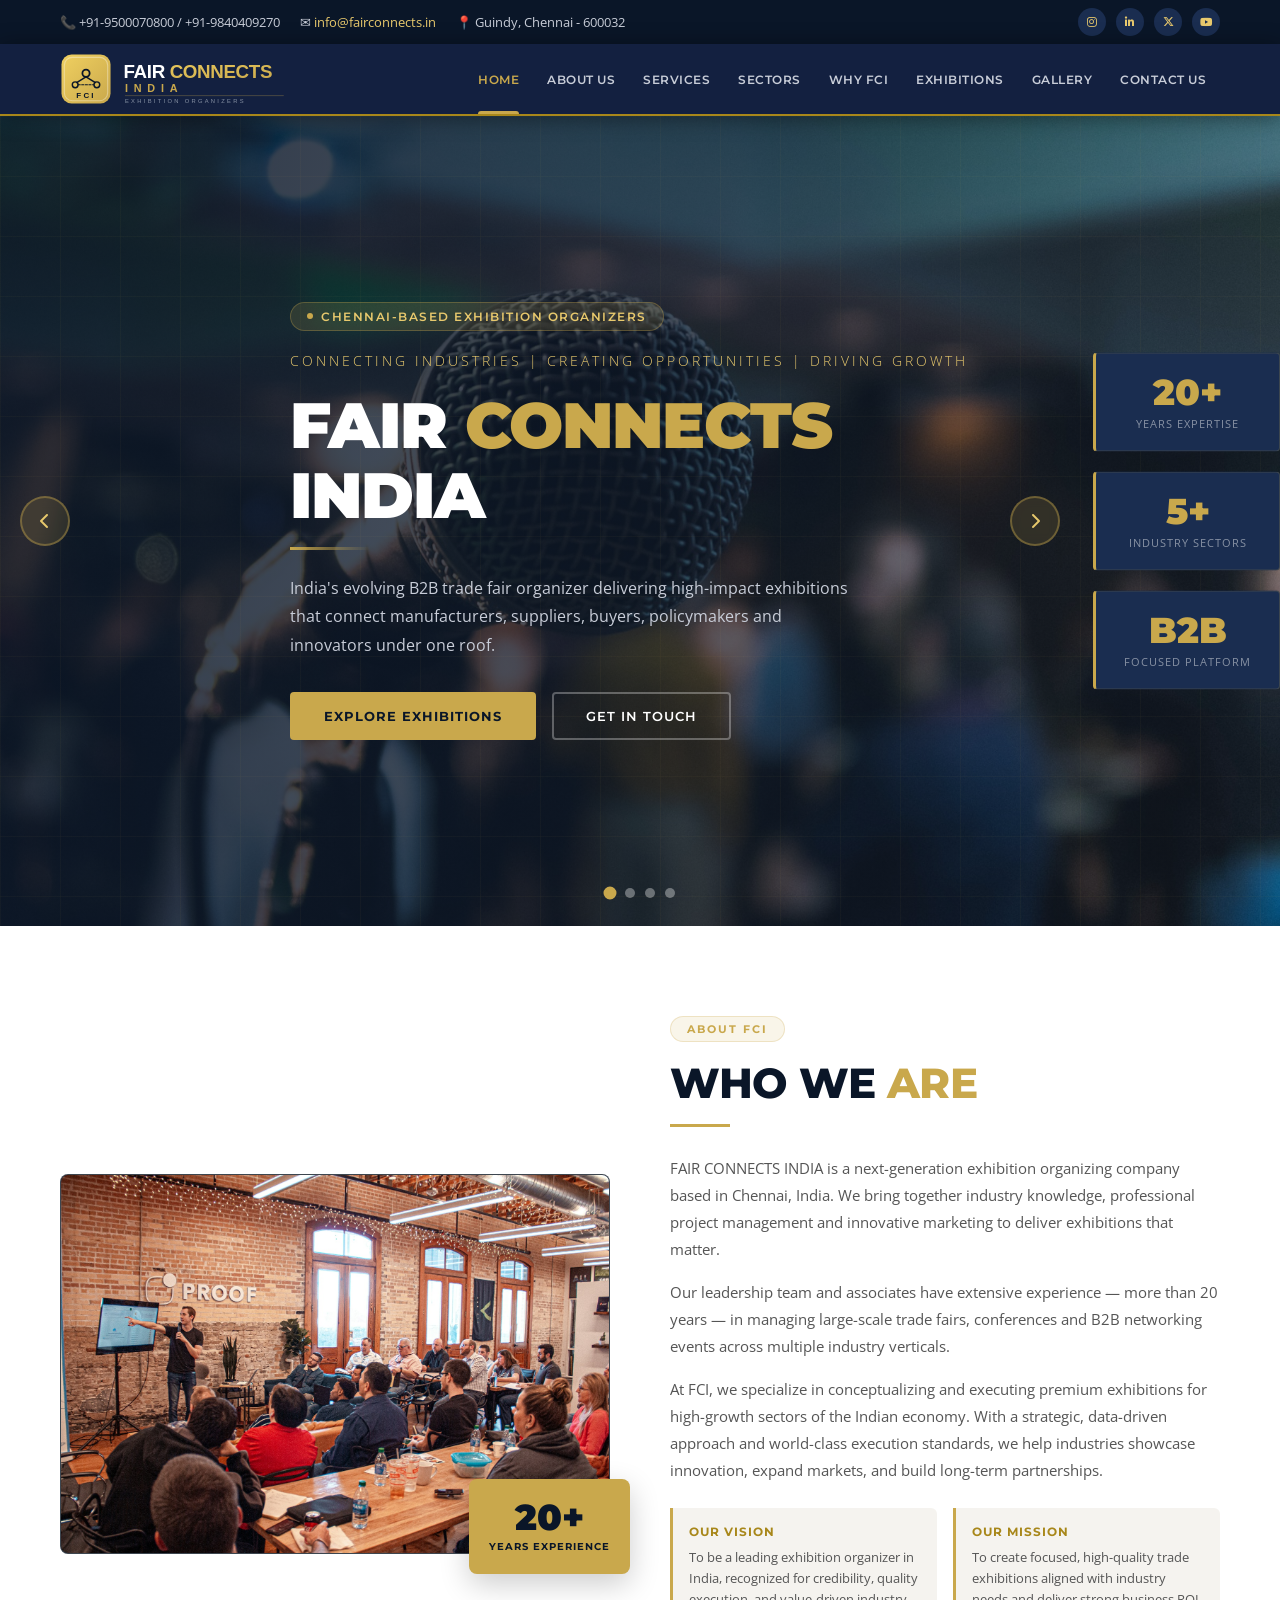
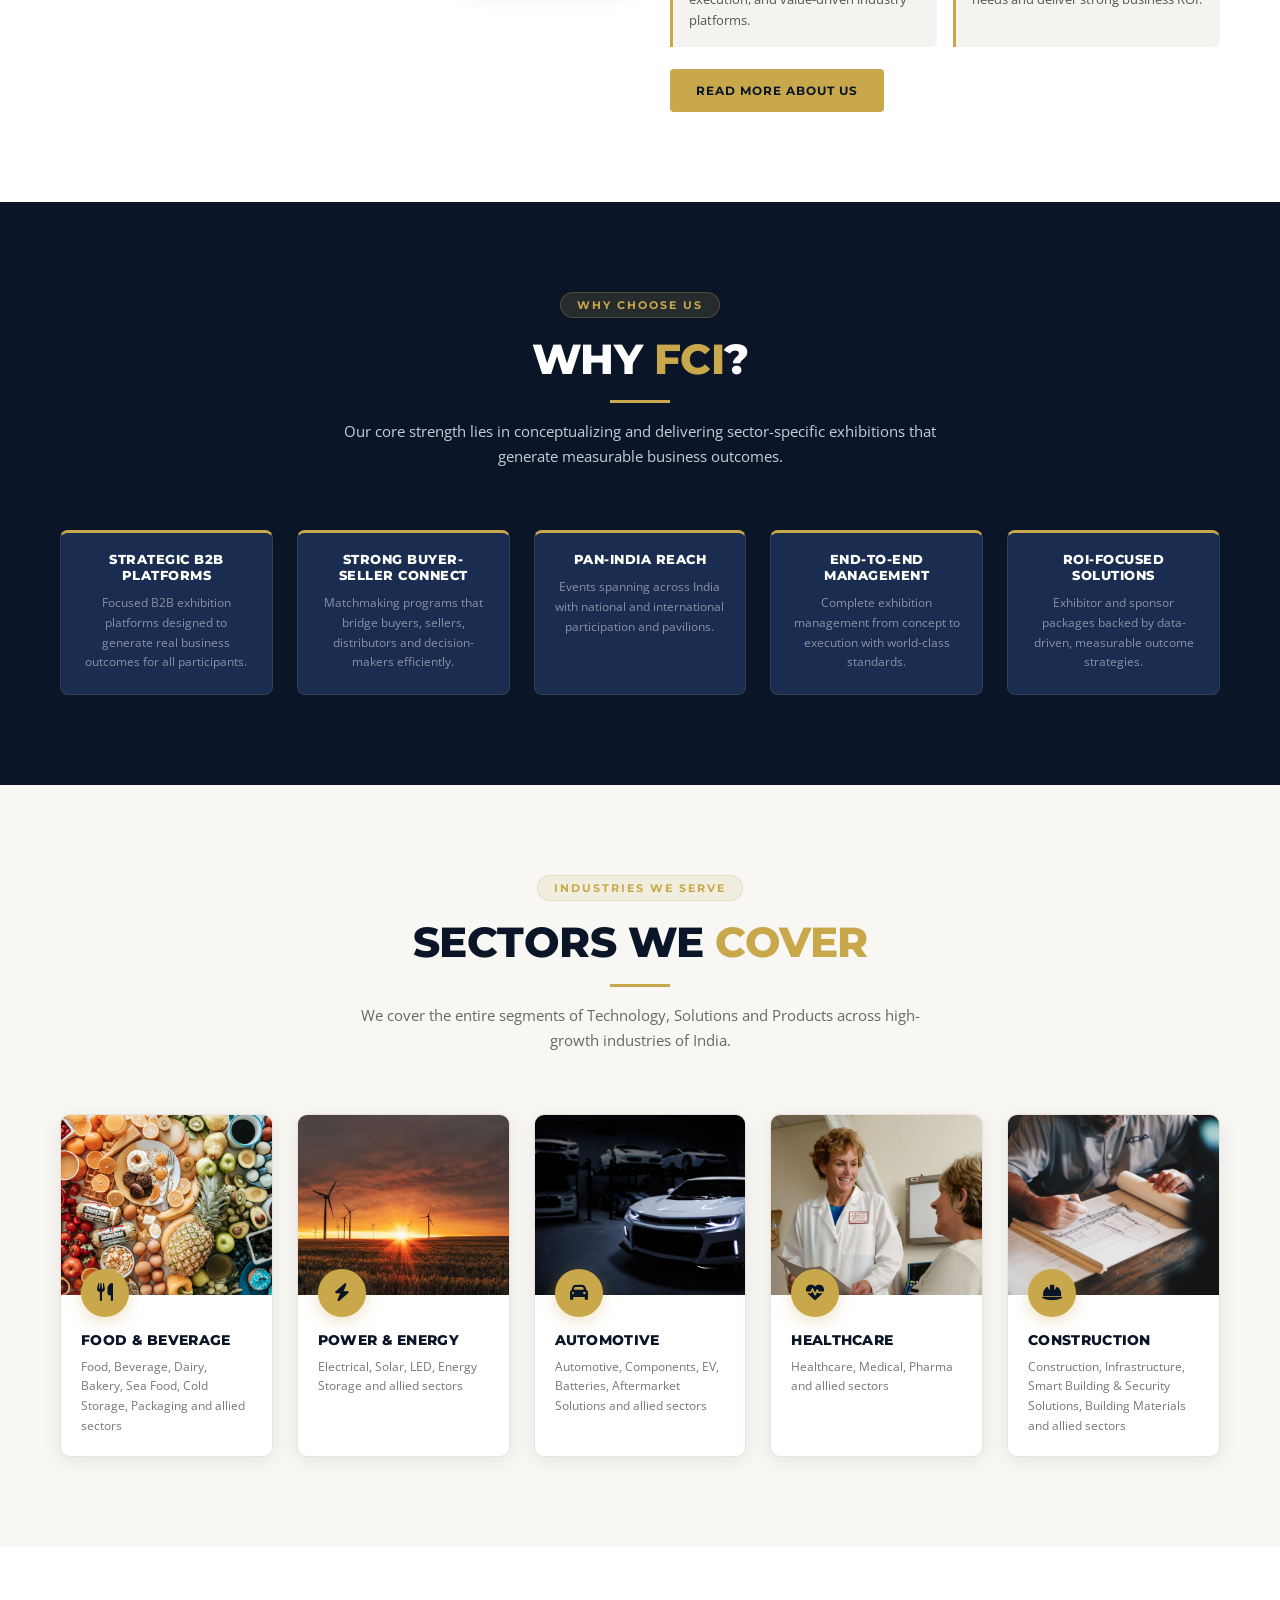
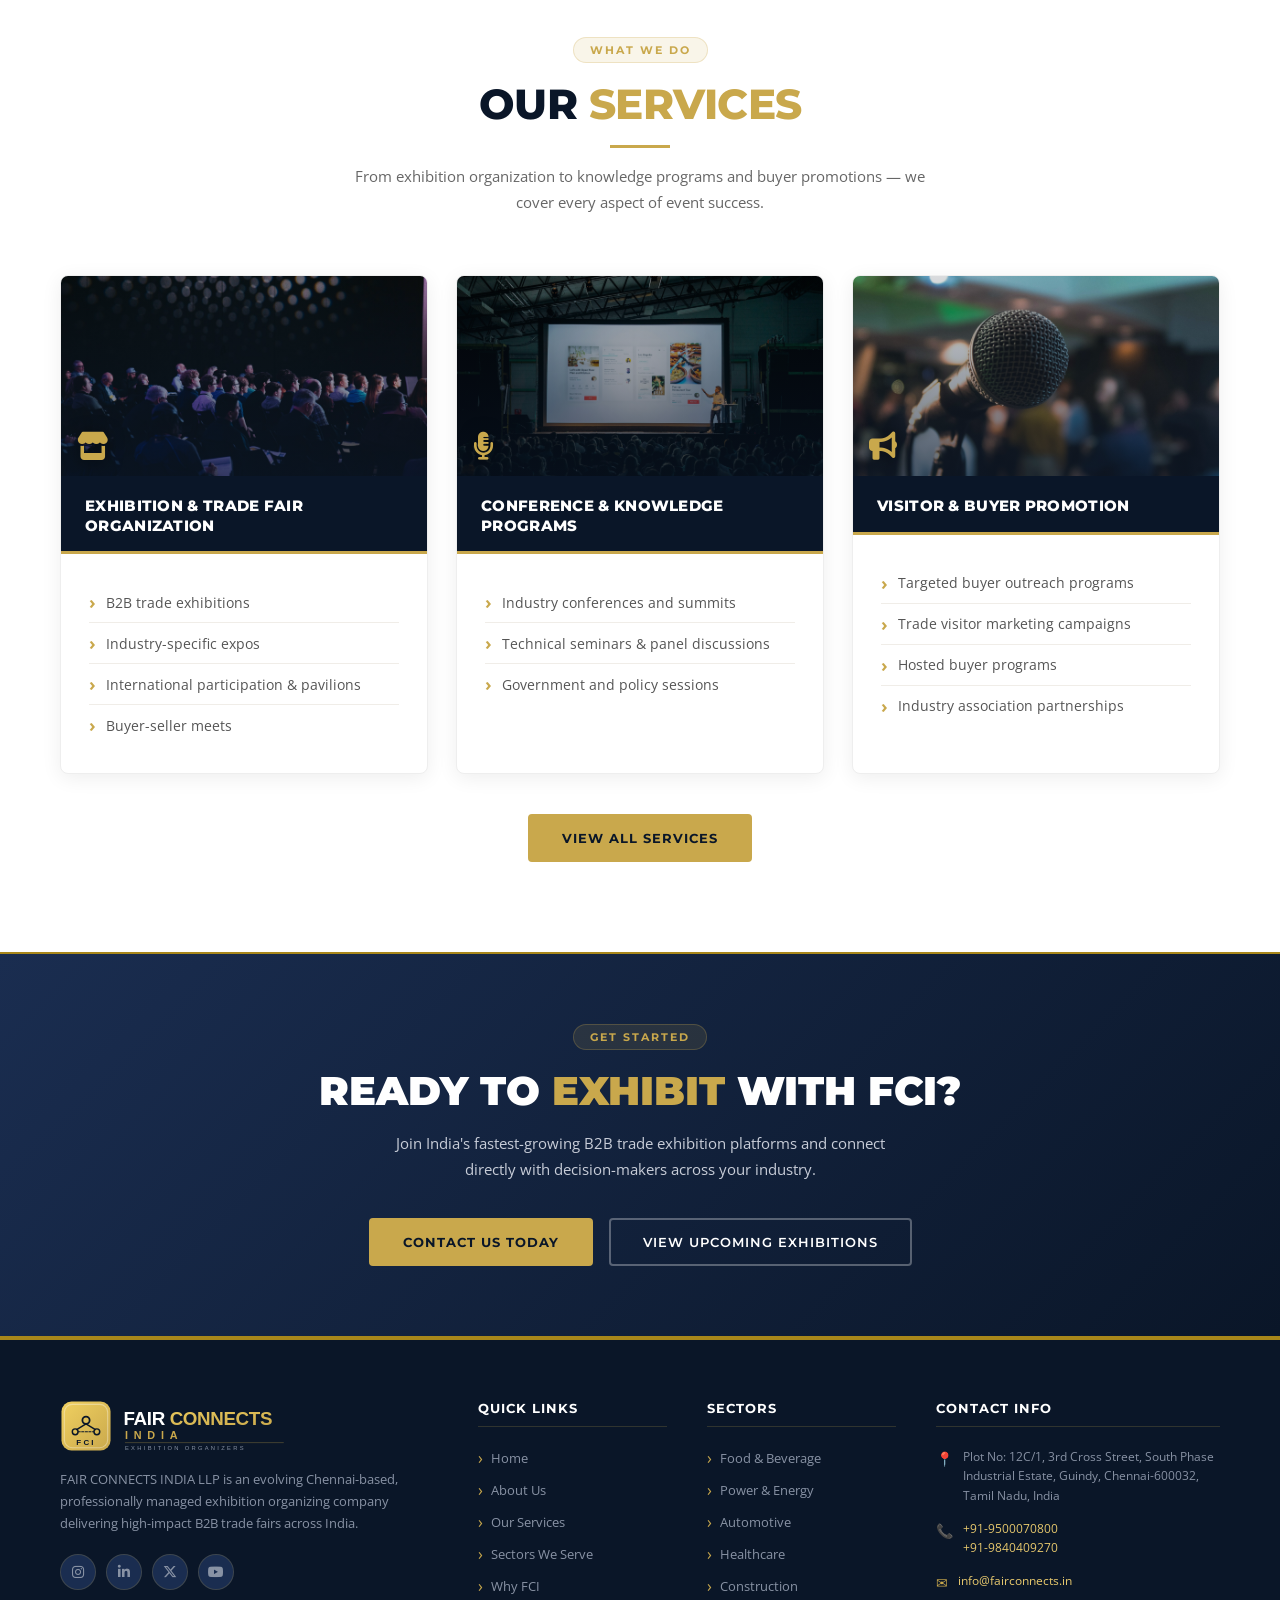
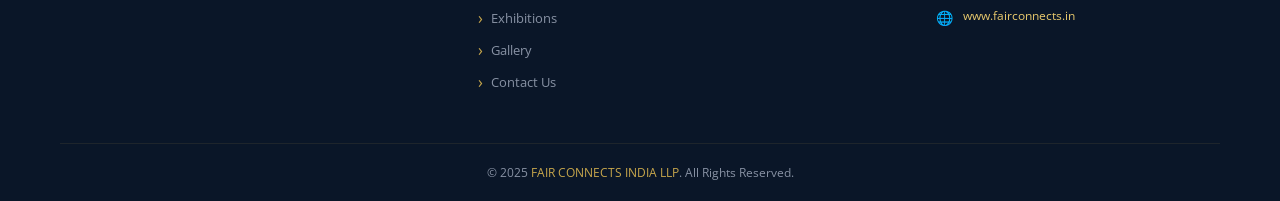
==== index.html @ a10f8576 "image url to image assets - in all places" ====
<!DOCTYPE html>
<html lang="en" prefix="og: https://ogp.me/ns#">

<head>
  <meta charset="UTF-8">
  <meta name="viewport" content="width=device-width, initial-scale=1.0">

  <!-- ===== PRIMARY SEO ===== -->
  <title>Fair Connects India (FCI) | Exhibition Organizers in Chennai | B2B Trade Fair Company India</title>
  <meta name="description"
    content="Fair Connects India (FCI) — Leading exhibition organizers in Chennai delivering high-impact B2B trade fairs, industry expos & conferences across India. Specialists in food, construction, power & energy, automotive, and healthcare exhibitions.">
  <meta name="keywords"
    content="exhibition organizers in Chennai, trade fair organizers in India, B2B exhibition company India, exhibition management services Chennai, food industry expo India, construction exhibition India, power and energy expo India, automotive exhibition India, healthcare expo India, trade show organizers India, industry exhibitions Chennai, business expos India, B2B trade fair Chennai, exhibition company Tamil Nadu, trade exhibition management India, food expo Chennai, healthcare exhibition Chennai, automotive expo India, solar energy exhibition India, construction expo India, B2B networking events India, industry summit India, fair connects India, FCI exhibitions">
  <meta name="author" content="Fair Connects India LLP">
  <meta name="robots" content="index, follow, max-snippet:-1, max-image-preview:large, max-video-preview:-1">
  <meta name="revisit-after" content="7 days">
  <meta name="language" content="English">
  <meta name="geo.region" content="IN-TN">
  <meta name="geo.placename" content="Chennai, Tamil Nadu, India">
  <meta name="geo.position" content="13.0067;80.2206">
  <meta name="ICBM" content="13.0067, 80.2206">

  <!-- ===== CANONICAL ===== -->
  <link rel="canonical" href="https://www.fairconnects.in/">

  <!-- ===== OPEN GRAPH (Facebook / LinkedIn) ===== -->
  <meta property="og:type" content="website">
  <meta property="og:site_name" content="Fair Connects India (FCI)">
  <meta property="og:title"
    content="Fair Connects India (FCI) | Exhibition Organizers in Chennai | B2B Trade Fair Company India">
  <meta property="og:description"
    content="Leading B2B exhibition organizers in Chennai. FCI delivers high-impact trade fairs, industry expos and conferences across India — Food, Energy, Automotive, Healthcare & Construction sectors.">
  <meta property="og:url" content="https://www.fairconnects.in/">
  <meta property="og:image" content="https://www.fairconnects.in/assets/og-image.jpg">
  <meta property="og:image:width" content="1200">
  <meta property="og:image:height" content="630">
  <meta property="og:image:alt" content="Fair Connects India - B2B Exhibition Organizers Chennai">
  <meta property="og:locale" content="en_IN">

  <!-- ===== TWITTER / X CARD ===== -->
  <meta name="twitter:card" content="summary_large_image">
  <meta name="twitter:site" content="@fairconnectsin">
  <meta name="twitter:creator" content="@fairconnectsin">
  <meta name="twitter:title"
    content="Fair Connects India (FCI) | Exhibition Organizers Chennai | Trade Fair Company India">
  <meta name="twitter:description"
    content="India's growing B2B exhibition organizer. Trade fairs & industry expos in Food, Energy, Automotive, Healthcare & Construction. Based in Chennai, reaching Pan-India.">
  <meta name="twitter:image" content="https://www.fairconnects.in/assets/og-image.jpg">
  <meta name="twitter:image:alt" content="Fair Connects India - B2B Exhibition Organizers">

  <!-- ===== STRUCTURED DATA — Organization ===== -->
  <script type="application/ld+json">
{
  "@context": "https://schema.org",
  "@type": "Organization",
  "name": "Fair Connects India LLP",
  "alternateName": "FCI",
  "url": "https://www.fairconnects.in",
  "logo": "https://www.fairconnects.in/assets/logo.png",
  "description": "Fair Connects India (FCI) is a professionally managed B2B exhibition organizing company based in Chennai, delivering high-impact trade fairs and conferences across India.",
  "foundingLocation": {
    "@type": "Place",
    "name": "Chennai, Tamil Nadu, India"
  },
  "address": {
    "@type": "PostalAddress",
    "streetAddress": "Plot No: 12C/1, 3rd Cross Street, South Phase Industrial Estate, Guindy",
    "addressLocality": "Chennai",
    "addressRegion": "Tamil Nadu",
    "postalCode": "600032",
    "addressCountry": "IN"
  },
  "contactPoint": [
    {
      "@type": "ContactPoint",
      "telephone": "+91-9500070800",
      "contactType": "customer service",
      "areaServed": "IN",
      "availableLanguage": ["English", "Tamil"]
    },
    {
      "@type": "ContactPoint",
      "telephone": "+91-9840409270",
      "contactType": "sales",
      "areaServed": "IN",
      "availableLanguage": ["English", "Tamil"]
    }
  ],
  "email": "info@fairconnects.in",
  "sameAs": [
    "https://www.instagram.com/fairconnectsindia",
    "https://www.linkedin.com/company/fairconnectsindia",
    "https://twitter.com/fairconnectsin",
    "https://www.youtube.com/@fairconnectsindia"
  ],
  "areaServed": {
    "@type": "Country",
    "name": "India"
  },
  "serviceType": [
    "Exhibition Organization",
    "Trade Fair Management",
    "B2B Event Management",
    "Conference Organization",
    "Industry Expo Management"
  ],
  "knowsAbout": [
    "Exhibition organizers in Chennai",
    "Trade fair organizers in India",
    "B2B exhibition company India",
    "Food industry expo India",
    "Construction exhibition India",
    "Power and energy expo India",
    "Automotive exhibition India",
    "Healthcare expo India"
  ]
}
</script>

  <!-- ===== STRUCTURED DATA — Local Business ===== -->
  <script type="application/ld+json">
{
  "@context": "https://schema.org",
  "@type": "LocalBusiness",
  "name": "Fair Connects India LLP",
  "image": "https://www.fairconnects.in/assets/logo.png",
  "@id": "https://www.fairconnects.in",
  "url": "https://www.fairconnects.in",
  "telephone": "+91-9500070800",
  "priceRange": "$$",
  "address": {
    "@type": "PostalAddress",
    "streetAddress": "Plot No: 12C/1, 3rd Cross Street, South Phase Industrial Estate, Guindy",
    "addressLocality": "Chennai",
    "addressRegion": "Tamil Nadu",
    "postalCode": "600032",
    "addressCountry": "IN"
  },
  "geo": {
    "@type": "GeoCoordinates",
    "latitude": 13.0067,
    "longitude": 80.2206
  },
  "openingHoursSpecification": {
    "@type": "OpeningHoursSpecification",
    "dayOfWeek": ["Monday","Tuesday","Wednesday","Thursday","Friday","Saturday"],
    "opens": "09:00",
    "closes": "18:00"
  },
  "sameAs": [
    "https://www.instagram.com/fairconnectsindia",
    "https://www.linkedin.com/company/fairconnectsindia"
  ]
}
</script>

  <!-- ===== STRUCTURED DATA — Event Series / WebSite ===== -->
  <script type="application/ld+json">
{
  "@context": "https://schema.org",
  "@type": "WebSite",
  "name": "Fair Connects India",
  "url": "https://www.fairconnects.in",
  "description": "B2B Trade Fair and Exhibition Organizers in Chennai, India",
  "potentialAction": {
    "@type": "SearchAction",
    "target": "https://www.fairconnects.in/?s={search_term_string}",
    "query-input": "required name=search_term_string"
  }
}
</script>

  <!-- ===== STRUCTURED DATA — Breadcrumb ===== -->
  <script type="application/ld+json">
{
  "@context": "https://schema.org",
  "@type": "BreadcrumbList",
  "itemListElement": [
    { "@type": "ListItem", "position": 1, "name": "Home",        "item": "https://www.fairconnects.in/" },
    { "@type": "ListItem", "position": 2, "name": "About Us",    "item": "https://www.fairconnects.in/about" },
    { "@type": "ListItem", "position": 3, "name": "Services",    "item": "https://www.fairconnects.in/services" },
    { "@type": "ListItem", "position": 4, "name": "Sectors",     "item": "https://www.fairconnects.in/sectors" },
    { "@type": "ListItem", "position": 5, "name": "Why FCI",     "item": "https://www.fairconnects.in/why-fci" },
    { "@type": "ListItem", "position": 6, "name": "Exhibitions", "item": "https://www.fairconnects.in/exhibitions" },
    { "@type": "ListItem", "position": 7, "name": "Gallery",     "item": "https://www.fairconnects.in/gallery" },
    { "@type": "ListItem", "position": 8, "name": "Contact Us",  "item": "https://www.fairconnects.in/contact" }
  ]
}
</script>

  <!-- ===== STRUCTURED DATA — FAQ (boosts Google rich results) ===== -->
  <script type="application/ld+json">
{
  "@context": "https://schema.org",
  "@type": "FAQPage",
  "mainEntity": [
    {
      "@type": "Question",
      "name": "Who are the top exhibition organizers in Chennai?",
      "acceptedAnswer": {
        "@type": "Answer",
        "text": "Fair Connects India (FCI) is one of the leading exhibition organizers in Chennai, specializing in B2B trade fairs and industry-specific expos across food, energy, automotive, healthcare and construction sectors."
      }
    },
    {
      "@type": "Question",
      "name": "What types of trade fairs does FCI organize in India?",
      "acceptedAnswer": {
        "@type": "Answer",
        "text": "FCI organizes B2B trade exhibitions, industry-specific expos, international pavilions, buyer-seller meets, conferences, technical seminars and government policy sessions across India."
      }
    },
    {
      "@type": "Question",
      "name": "Which sectors does Fair Connects India cover for exhibitions?",
      "acceptedAnswer": {
        "@type": "Answer",
        "text": "FCI covers five major sectors: Food & Beverage, Power & Energy (Solar, LED, Electrical), Automotive & EV, Healthcare & Pharma, and Construction & Infrastructure."
      }
    },
    {
      "@type": "Question",
      "name": "How can I exhibit at an FCI trade fair?",
      "acceptedAnswer": {
        "@type": "Answer",
        "text": "You can contact Fair Connects India LLP at info@fairconnects.in or call +91-9500070800 to enquire about exhibitor registration, stall booking and sponsorship opportunities."
      }
    },
    {
      "@type": "Question",
      "name": "Where is Fair Connects India located?",
      "acceptedAnswer": {
        "@type": "Answer",
        "text": "Fair Connects India LLP is located at Plot No: 12C/1, 3rd Cross Street, South Phase Industrial Estate, Guindy, Chennai - 600032, Tamil Nadu, India."
      }
    }
  ]
}
</script>

  <link rel="preconnect" href="https://fonts.googleapis.com">
  <link rel="preconnect" href="https://fonts.gstatic.com" crossorigin>
  <link
    href="https://fonts.googleapis.com/css2?family=Montserrat:wght@300;400;500;600;700;800;900&family=Playfair+Display:wght@400;600;700&family=Open+Sans:wght@300;400;600&display=swap"
    rel="stylesheet">
  <link rel="stylesheet" href="https://cdnjs.cloudflare.com/ajax/libs/font-awesome/6.5.0/css/all.min.css">
  <link rel="stylesheet" href="css/style.css">
</head>

<body>

  <!-- TOPBAR -->
  <div class="topbar">
    <div class="container">
      <div class="topbar-contact">
        <span>📞 +91-9500070800 / +91-9840409270</span>
        <!-- <span>✉ <a href="/cdn-cgi/l/email-protection#adc4c3cbc2edcbccc4dfcec2c3c3c8ced9dec4c3c9c4cc83c4c3"><span class="__cf_email__" data-cfemail="4920272f26092f28203b2a2627272c2a3d3a20272d2028672027">[email&#160;protected]</span></a></span> -->
        <span>✉ <a href="mailto:info@fairconnects.in">info@fairconnects.in</a></span>
        <span>📍 Guindy, Chennai - 600032</span>
      </div>
      <div class="topbar-social">
        <a href="#" title="Instagram"><i class="fab fa-instagram"></i></a>
        <a href="#" title="LinkedIn"><i class="fab fa-linkedin-in"></i></a>
        <a href="#" title="X / Twitter"><i class="fab fa-x-twitter"></i></a>
        <a href="#" title="YouTube"><i class="fab fa-youtube"></i></a>
      </div>
    </div>
  </div>

  <!-- NAVBAR -->
  <nav class="navbar" aria-label="Main Navigation - Fair Connects India Exhibition Organizers Chennai">
    <div class="container">
      <a href="#" class="logo" onclick="showPage('index')"
        aria-label="Fair Connects India - Exhibition Organizers Chennai - Home">
        <img
          src="assets/logo.svg"
          alt="Fair Connects India - Exhibition Organizers Chennai" class="logo-img" height="48" width="auto"
          loading="eager">
      </a>
      <ul class="nav-menu" id="navMenu">
        <li><a href="#" onclick="showPage('index')" class="active" id="nav-home">Home</a></li>
        <li><a href="#" onclick="showPage('about')" id="nav-about">About Us</a></li>
        <li><a href="#" onclick="showPage('services')" id="nav-services">Services</a></li>
        <li><a href="#" onclick="showPage('sectors')" id="nav-sectors">Sectors</a></li>
        <li><a href="#" onclick="showPage('whyfci')" id="nav-whyfci">Why FCI</a></li>
        <li><a href="#" onclick="showPage('exhibitions')" id="nav-exhibitions">Exhibitions</a></li>
        <li><a href="#" onclick="showPage('gallery')" id="nav-gallery">Gallery</a></li>
        <li><a href="#" onclick="showPage('contact')" id="nav-contact">Contact Us</a></li>
      </ul>
      <div class="hamburger" id="hamburger" onclick="toggleMenu()">
        <span></span><span></span><span></span>
      </div>
    </div>
  </nav>

  <!-- ==================== HOME PAGE ==================== -->
  <main id="main-content" role="main">
    <div class="page active" id="page-home">

      <!-- HERO CAROUSEL -->
      <section class="hero-slider" aria-label="Fair Connects India Hero Carousel">
        <!-- Slides -->
        <div class="slide active"
          style="background-image:url('assets/hero1.jpg')">
          <div class="slide-overlay"></div>
          <div class="slide-grid"></div>
          <div class="container slide-content">
            <div class="hero-badge">Chennai-Based Exhibition Organizers</div>
            <div class="hero-tagline">Connecting Industries | Creating Opportunities | Driving Growth</div>
            <h1>Fair <span>Connects</span> India</h1>
            <div class="hero-divider"></div>
            <p>India's evolving B2B trade fair organizer delivering high-impact exhibitions that connect manufacturers,
              suppliers, buyers, policymakers and innovators under one roof.</p>
            <div class="hero-btns">
              <a href="#" class="btn-primary" onclick="showPage('exhibitions')">Explore Exhibitions</a>
              <a href="#" class="btn-outline" onclick="showPage('contact')">Get In Touch</a>
            </div>
          </div>
        </div>

        <div class="slide"
          style="background-image:url('assets/hero2.jpg')">
          <div class="slide-overlay"></div>
          <div class="slide-grid"></div>
          <div class="container slide-content">
            <div class="hero-badge">B2B Trade Fair Organizers India</div>
            <div class="hero-tagline">5 High-Growth Industry Verticals</div>
            <h1>Industry <span>Exhibitions</span></h1>
            <div class="hero-divider"></div>
            <p>Specialized trade exhibitions for Food & Beverage, Power & Energy, Automotive, Healthcare and
              Construction sectors — driving measurable business outcomes.</p>
            <div class="hero-btns">
              <a href="#" class="btn-primary" onclick="showPage('sectors')">View Sectors</a>
              <a href="#" class="btn-outline" onclick="showPage('about')">About Us</a>
            </div>
          </div>
        </div>

        <div class="slide"
          style="background-image:url('assets/hero3.jpg')">
          <div class="slide-overlay"></div>
          <div class="slide-grid"></div>
          <div class="container slide-content">
            <div class="hero-badge">Exhibition Management Services Chennai</div>
            <div class="hero-tagline">Conference · Seminar · Knowledge Events</div>
            <h1>Knowledge <span>Platforms</span></h1>
            <div class="hero-divider"></div>
            <p>Industry conferences, technical summits, policy sessions and buyer-seller meets — end-to-end managed with
              world-class execution standards.</p>
            <div class="hero-btns">
              <a href="#" class="btn-primary" onclick="showPage('services')">Our Services</a>
              <a href="#" class="btn-outline" onclick="showPage('whyfci')">Why FCI</a>
            </div>
          </div>
        </div>

        <div class="slide"
          style="background-image:url('assets/hero4.jpg')">
          <div class="slide-overlay"></div>
          <div class="slide-grid"></div>
          <div class="container slide-content">
            <div class="hero-badge">Pan-India B2B Exhibition Network</div>
            <div class="hero-tagline">Exhibitor · Visitor · Sponsor · Partner</div>
            <h1>Connect <span>& Grow</span></h1>
            <div class="hero-divider"></div>
            <p>Direct access to decision-makers, distributors and buyers across India. Strong pre-event marketing,
              premium branding and business matchmaking programs.</p>
            <div class="hero-btns">
              <a href="#" class="btn-primary" onclick="showPage('whyfci')">Exhibit With Us</a>
              <a href="#" class="btn-outline" onclick="showPage('contact')">Contact Us</a>
            </div>
          </div>
        </div>

        <!-- Floating Stats Panel -->
        <div class="hero-stats">
          <div class="stat-card">
            <span class="stat-number">20+</span>
            <span class="stat-label">Years Expertise</span>
          </div>
          <div class="stat-card">
            <span class="stat-number">5+</span>
            <span class="stat-label">Industry Sectors</span>
          </div>
          <div class="stat-card">
            <span class="stat-number">B2B</span>
            <span class="stat-label">Focused Platform</span>
          </div>
        </div>

        <!-- Controls -->
        <button class="slider-btn slider-prev" onclick="changeSlide(-1)" aria-label="Previous slide"><i
            class="fas fa-chevron-left"></i></button>
        <button class="slider-btn slider-next" onclick="changeSlide(1)" aria-label="Next slide"><i
            class="fas fa-chevron-right"></i></button>

        <!-- Dots -->
        <div class="slider-dots">
          <button class="dot active" onclick="goToSlide(0)" aria-label="Slide 1"></button>
          <button class="dot" onclick="goToSlide(1)" aria-label="Slide 2"></button>
          <button class="dot" onclick="goToSlide(2)" aria-label="Slide 3"></button>
          <button class="dot" onclick="goToSlide(3)" aria-label="Slide 4"></button>
        </div>
      </section>

      <!-- COUNTER STRIP -->
      <!-- <div class="counter-strip">
    <div class="container">
      <div class="counters-grid">
        <div class="counter-item">
          <span class="counter-num">20+</span>
          <span class="counter-lbl">Years of Industry Expertise</span>
        </div>
        <div class="counter-item">
          <span class="counter-num">5+</span>
          <span class="counter-lbl">Industry Sectors Covered</span>
        </div>
        <div class="counter-item">
          <span class="counter-num">Pan</span>
          <span class="counter-lbl">India Reach</span>
        </div>
        <div class="counter-item">
          <span class="counter-num">100%</span>
          <span class="counter-lbl">ROI-Focused Approach</span>
        </div>
      </div>
    </div>
  </div> -->

      <!-- ABOUT SNIPPET -->
      <section class="section section-white">
        <div class="container">
          <div class="about-layout">
            <div class="about-visual">
              <div class="about-img-box" style="padding:0; overflow:hidden;">
                <img src="assets/about.jpg"
                  alt="FCI B2B Exhibition Networking" loading="lazy"
                  style="width:100%;height:100%;object-fit:cover;display:block;">
              </div>
              <div class="about-badge">
                <span class="num">20+</span>
                <span class="lbl">Years Experience</span>
              </div>
            </div>
            <div class="about-content">
              <div class="section-header">
                <div class="section-tag">About FCI</div>
                <h2 class="section-title">Who We <span>Are</span></h2>
                <div class="section-line" style="margin:16px 0;"></div>
              </div>
              <p>FAIR CONNECTS INDIA is a next-generation exhibition organizing company based in Chennai, India. We
                bring together industry knowledge, professional project management and innovative marketing to deliver
                exhibitions that matter.</p>
              <p>Our leadership team and associates have extensive experience — more than 20 years — in managing
                large-scale trade fairs, conferences and B2B networking events across multiple industry verticals.</p>
              <p>At FCI, we specialize in conceptualizing and executing premium exhibitions for high-growth sectors of
                the Indian economy. With a strategic, data-driven approach and world-class execution standards, we help
                industries showcase innovation, expand markets, and build long-term partnerships.</p>
              <div class="vision-mission">
                <div class="vm-card">
                  <h4>Our Vision</h4>
                  <p>To be a leading exhibition organizer in India, recognized for credibility, quality execution, and
                    value-driven industry platforms.</p>
                </div>
                <div class="vm-card">
                  <h4>Our Mission</h4>
                  <p>To create focused, high-quality trade exhibitions aligned with industry needs and deliver strong
                    business ROI.</p>
                </div>
              </div>
              <br>
              <a href="#" class="btn-primary" onclick="showPage('about')"
                style="font-size:12px; padding:12px 24px;">Read More About Us</a>
            </div>
          </div>
        </div>
      </section>

      <!-- WHY FCI HIGHLIGHTS -->
      <section class="section section-dark">
        <div class="container">
          <div class="section-header fade-up">
            <div class="section-tag">Why Choose Us</div>
            <h2 class="section-title">Why <span>FCI</span>?</h2>
            <div class="section-line"></div>
            <p class="section-subtitle">Our core strength lies in conceptualizing and delivering sector-specific
              exhibitions that generate measurable business outcomes.</p>
          </div>
          <div class="features-grid">
            <div class="feature-card fade-up">
              <div class="feature-icon">🎯</div>
              <h3>Strategic B2B Platforms</h3>
              <p>Focused B2B exhibition platforms designed to generate real business outcomes for all participants.</p>
            </div>
            <div class="feature-card fade-up">
              <div class="feature-icon">🤝</div>
              <h3>Strong Buyer-Seller Connect</h3>
              <p>Matchmaking programs that bridge buyers, sellers, distributors and decision-makers efficiently.</p>
            </div>
            <div class="feature-card fade-up">
              <div class="feature-icon">🌐</div>
              <h3>Pan-India Reach</h3>
              <p>Events spanning across India with national and international participation and pavilions.</p>
            </div>
            <div class="feature-card fade-up">
              <div class="feature-icon">⚙️</div>
              <h3>End-to-End Management</h3>
              <p>Complete exhibition management from concept to execution with world-class standards.</p>
            </div>
            <div class="feature-card fade-up">
              <div class="feature-icon">📊</div>
              <h3>ROI-Focused Solutions</h3>
              <p>Exhibitor and sponsor packages backed by data-driven, measurable outcome strategies.</p>
            </div>
          </div>
        </div>
      </section>

      <!-- SECTORS -->
      <section class="section section-light">
        <div class="container">
          <div class="section-header fade-up">
            <div class="section-tag">Industries We Serve</div>
            <h2 class="section-title">Sectors We <span>Cover</span></h2>
            <div class="section-line"></div>
            <p class="section-subtitle">We cover the entire segments of Technology, Solutions and Products across
              high-growth industries of India.</p>
          </div>
          <div class="sectors-grid">
            <div class="sector-card fade-up">
              <div class="sector-img"
                style="background-image:url('assets/sector1.jpg')"
                role="img" aria-label="Food and Beverage Exhibition"></div>
              <div class="sector-body">
                <div class="sector-icon-wrap"><i class="fas fa-utensils"></i></div>
                <h3>Food & Beverage</h3>
                <p>Food, Beverage, Dairy, Bakery, Sea Food, Cold Storage, Packaging and allied sectors</p>
              </div>
            </div>
            <div class="sector-card fade-up">
              <div class="sector-img"
                style="background-image:url('assets/sector2.jpg')"
                role="img" aria-label="Power and Energy Exhibition"></div>
              <div class="sector-body">
                <div class="sector-icon-wrap"><i class="fas fa-bolt"></i></div>
                <h3>Power & Energy</h3>
                <p>Electrical, Solar, LED, Energy Storage and allied sectors</p>
              </div>
            </div>
            <div class="sector-card fade-up">
              <div class="sector-img"
                style="background-image:url('assets/sector3.jpg')"
                role="img" aria-label="Automotive Exhibition"></div>
              <div class="sector-body">
                <div class="sector-icon-wrap"><i class="fas fa-car"></i></div>
                <h3>Automotive</h3>
                <p>Automotive, Components, EV, Batteries, Aftermarket Solutions and allied sectors</p>
              </div>
            </div>
            <div class="sector-card fade-up">
              <div class="sector-img"
                style="background-image:url('assets/sector4.jpg')"
                role="img" aria-label="Healthcare Exhibition"></div>
              <div class="sector-body">
                <div class="sector-icon-wrap"><i class="fas fa-heart-pulse"></i></div>
                <h3>Healthcare</h3>
                <p>Healthcare, Medical, Pharma and allied sectors</p>
              </div>
            </div>
            <div class="sector-card fade-up">
              <div class="sector-img"
                style="background-image:url('assets/sector5.jpg')"
                role="img" aria-label="Construction Exhibition"></div>
              <div class="sector-body">
                <div class="sector-icon-wrap"><i class="fas fa-hard-hat"></i></div>
                <h3>Construction</h3>
                <p>Construction, Infrastructure, Smart Building & Security Solutions, Building Materials and allied
                  sectors</p>
              </div>
            </div>
          </div>
        </div>
      </section>

      <!-- SERVICES SNIPPET -->
      <section class="section section-white">
        <div class="container">
          <div class="section-header fade-up">
            <div class="section-tag">What We Do</div>
            <h2 class="section-title">Our <span>Services</span></h2>
            <div class="section-line"></div>
            <p class="section-subtitle">From exhibition organization to knowledge programs and buyer promotions — we
              cover every aspect of event success.</p>
          </div>
          <div class="services-grid">
            <div class="service-card fade-up">
              <div class="service-illus">
                <img src="assets/services1.jpg"
                  alt="Exhibition and Trade Fair Organization illustration" loading="lazy">
                <div class="service-illus-overlay"><i class="fas fa-store"></i></div>
              </div>
              <div class="service-header">
                <span class="icon"><i class="fas fa-store"></i></span>
                <h3>Exhibition & Trade Fair Organization</h3>
              </div>
              <div class="service-body">
                <ul>
                  <li>B2B trade exhibitions</li>
                  <li>Industry-specific expos</li>
                  <li>International participation & pavilions</li>
                  <li>Buyer-seller meets</li>
                </ul>
              </div>
            </div>
            <div class="service-card fade-up">
              <div class="service-illus">
                <img src="assets/services2.jpg"
                  alt="Conference and Knowledge Programs illustration" loading="lazy">
                <div class="service-illus-overlay"><i class="fas fa-microphone-alt"></i></div>
              </div>
              <div class="service-header">
                <span class="icon"><i class="fas fa-microphone-alt"></i></span>
                <h3>Conference & Knowledge Programs</h3>
              </div>
              <div class="service-body">
                <ul>
                  <li>Industry conferences and summits</li>
                  <li>Technical seminars & panel discussions</li>
                  <li>Government and policy sessions</li>
                </ul>
              </div>
            </div>
            <div class="service-card fade-up">
              <div class="service-illus">
                <img src="assets/services3.jpg"
                  alt="Visitor and Buyer Promotion illustration" loading="lazy">
                <div class="service-illus-overlay"><i class="fas fa-bullhorn"></i></div>
              </div>
              <div class="service-header">
                <span class="icon"><i class="fas fa-bullhorn"></i></span>
                <h3>Visitor & Buyer Promotion</h3>
              </div>
              <div class="service-body">
                <ul>
                  <li>Targeted buyer outreach programs</li>
                  <li>Trade visitor marketing campaigns</li>
                  <li>Hosted buyer programs</li>
                  <li>Industry association partnerships</li>
                </ul>
              </div>
            </div>
          </div>
          <div style="text-align:center; margin-top:40px;">
            <a href="#" class="btn-primary" onclick="showPage('services')">View All Services</a>
          </div>
        </div>
      </section>

      <!-- CTA STRIP -->
      <section
        style="background: linear-gradient(135deg, var(--navy-mid) 0%, var(--navy) 100%); padding: 70px 0; border-top: 2px solid var(--gold-dark); border-bottom: 2px solid var(--gold-dark);">
        <div class="container" style="text-align:center;">
          <div class="section-tag" style="display:inline-block; margin-bottom:16px;">Get Started</div>
          <h2
            style="font-family:'Montserrat',sans-serif; font-size:clamp(24px,4vw,40px); font-weight:900; color:var(--white); text-transform:uppercase; margin-bottom:16px;">
            Ready to <span style="color:var(--gold);">Exhibit</span> with FCI?</h2>
          <p style="color:var(--text-light); font-size:15px; max-width:500px; margin:0 auto 36px; line-height:1.7;">Join
            India's fastest-growing B2B trade exhibition platforms and connect directly with decision-makers across your
            industry.</p>
          <div style="display:flex; gap:16px; justify-content:center; flex-wrap:wrap;">
            <a href="#" class="btn-primary" onclick="showPage('contact')">Contact Us Today</a>
            <a href="#" class="btn-outline" onclick="showPage('exhibitions')">View Upcoming Exhibitions</a>
          </div>
        </div>
      </section>

    </div>

    <!-- SCROLL TO TOP -->
    <button id="scrollTopBtn" onclick="window.scrollTo({top:0,behavior:'smooth'})" title="Back to top"
      aria-label="Scroll back to top">
      <i class="fas fa-chevron-up"></i>
    </button>
  </main><!-- /main -->

  <!-- ==================== FOOTER ==================== -->
  <footer role="contentinfo" aria-label="Fair Connects India - Footer">
    <div class="footer-main">
      <div class="container">
        <div class="footer-grid">
          <div class="footer-brand">
            <a href="#" class="logo" onclick="showPage('index')" style="margin-bottom:16px; display:flex;">
              <img
                src="assets/logo.svg"
                alt="Fair Connects India Logo" class="logo-img" height="44" width="auto" loading="lazy">
            </a>
            <p>FAIR CONNECTS INDIA LLP is an evolving Chennai-based, professionally managed exhibition organizing
              company delivering high-impact B2B trade fairs across India.</p>
            <div class="footer-socials">
              <a href="#" title="Instagram"><i class="fab fa-instagram"></i></a>
              <a href="#" title="LinkedIn"><i class="fab fa-linkedin-in"></i></a>
              <a href="#" title="X / Twitter"><i class="fab fa-x-twitter"></i></a>
              <a href="#" title="YouTube"><i class="fab fa-youtube"></i></a>
            </div>
          </div>

          <div class="footer-col">
            <h4>Quick Links</h4>
            <ul class="footer-links">
              <li><a href="#" onclick="showPage('index')">Home</a></li>
              <li><a href="#" onclick="showPage('about')">About Us</a></li>
              <li><a href="#" onclick="showPage('services')">Our Services</a></li>
              <li><a href="#" onclick="showPage('sectors')">Sectors We Serve</a></li>
              <li><a href="#" onclick="showPage('whyfci')">Why FCI</a></li>
              <li><a href="#" onclick="showPage('exhibitions')">Exhibitions</a></li>
              <li><a href="#" onclick="showPage('gallery')">Gallery</a></li>
              <li><a href="#" onclick="showPage('contact')">Contact Us</a></li>
            </ul>
          </div>

          <div class="footer-col">
            <h4>Sectors</h4>
            <ul class="footer-links">
              <li><a href="#" onclick="showPage('sectors')">Food & Beverage</a></li>
              <li><a href="#" onclick="showPage('sectors')">Power & Energy</a></li>
              <li><a href="#" onclick="showPage('sectors')">Automotive</a></li>
              <li><a href="#" onclick="showPage('sectors')">Healthcare</a></li>
              <li><a href="#" onclick="showPage('sectors')">Construction</a></li>
            </ul>
          </div>

          <div class="footer-col">
            <h4>Contact Info</h4>
            <div class="footer-contact-item">
              <span class="fc-icon">📍</span>
              <p>Plot No: 12C/1, 3rd Cross Street, South Phase Industrial Estate, Guindy, Chennai-600032, Tamil Nadu,
                India</p>
            </div>
            <div class="footer-contact-item">
              <span class="fc-icon">📞</span>
              <p><a href="tel:+919500070800">+91-9500070800</a><br><a href="tel:+919840409270">+91-9840409270</a></p>
            </div>
            <div class="footer-contact-item">
              <span class="fc-icon">✉</span>
              <!-- <p><a href="/cdn-cgi/l/email-protection#6b02050d042b0d0a0219080405050e081f1802050f020a450205"><span class="__cf_email__" data-cfemail="c8a1a6aea788aea9a1baaba7a6a6adabbcbba1a6aca1a9e6a1a6">[email&#160;protected]</span></a></p> -->
              <p><a href="mailto:info@fairconnects.in">info@fairconnects.in</a></p>
            </div>
            <div class="footer-contact-item">
              <span class="fc-icon">🌐</span>
              <p><a href="http://www.fairconnects.in" target="_blank">www.fairconnects.in</a></p>
            </div>
          </div>
        </div>
      </div>
    </div>

    <div class="container">
      <div class="footer-bottom">
        <p>© 2025 <a href="https://www.fairconnects.in">FAIR CONNECTS INDIA LLP</a>. All Rights Reserved.</p>
        <!-- <p>Designed with ❤ for India's Exhibition Industry</p> -->
      </div>
      <!-- SEO keyword anchor text for crawlers -->
      <p style="font-size:0;line-height:0;height:0;overflow:hidden;position:absolute;" aria-hidden="true">
        Exhibition organizers in Chennai | Trade fair organizers in India | B2B exhibition company India |
        Exhibition management services Chennai | Food industry expo India | Construction exhibition India |
        Power and energy expo India | Automotive exhibition India | Healthcare expo India |
        Trade show organizers India | Industry exhibitions Chennai | Business expos India |
        Fair Connects India LLP | FCI Exhibitions | B2B Trade Fair Chennai | Tamil Nadu Exhibition Organizer
      </p>
    </div>
  </footer>

  <script src="js/heroslider.js"></script>
  <script src="js/main.js"></script>
</body>

</html>
---- css/style.css ----
:root {
    --navy: #0a1628;
    --navy-light: #132040;
    --navy-mid: #1a2d50;
    --gold: #c9a84c;
    --gold-light: #e8c96d;
    --gold-dark: #a8871a;
    --white: #ffffff;
    --off-white: #f5f3ef;
    --text-light: #c8cdd8;
    --text-muted: #8892a4;
    --accent-red: #e63946;
    --section-bg: #f8f7f4;
}

* {
    margin: 0;
    padding: 0;
    box-sizing: border-box;
}

html {
    scroll-behavior: smooth;
}

body {
    font-family: 'Open Sans', sans-serif;
    background: var(--white);
    color: #333;
    overflow-x: hidden;
}

/* ===== TOPBAR ===== */
.topbar {
    background: var(--navy);
    padding: 8px 0;
    font-size: 13px;
    color: var(--text-light);
}

.topbar .container {
    display: flex;
    justify-content: space-between;
    align-items: center;
    flex-wrap: wrap;
    gap: 8px;
}

.topbar a {
    color: var(--gold-light);
    text-decoration: none;
}

.topbar a:hover {
    color: var(--white);
}

.topbar-contact {
    display: flex;
    gap: 20px;
    align-items: center;
}

.topbar-social {
    display: flex;
    gap: 10px;
}

.topbar-social a {
    width: 28px;
    height: 28px;
    background: var(--navy-mid);
    border-radius: 50%;
    display: flex;
    align-items: center;
    justify-content: center;
    font-size: 11px;
    color: var(--gold-light);
    transition: all 0.3s;
}

.topbar-social a:hover {
    background: var(--gold);
    color: var(--navy);
}

/* ===== NAVBAR ===== */
.navbar {
    background: var(--navy-light);
    position: sticky;
    top: 0;
    z-index: 1000;
    box-shadow: 0 2px 20px rgba(0, 0, 0, 0.4);
    border-bottom: 2px solid var(--gold-dark);
}

.navbar .container {
    display: flex;
    align-items: center;
    justify-content: space-between;
    padding: 0 20px;
    height: 70px;
}

.logo {
    display: flex;
    align-items: center;
    gap: 12px;
    text-decoration: none;
}

.logo-img {
    height: 52px;
    width: auto;
    display: block;
    object-fit: contain;
    image-rendering: -webkit-optimize-contrast;
    image-rendering: crisp-edges;
    transition: opacity 0.2s;
}

.logo-img:hover {
    opacity: 0.85;
}

.nav-menu {
    display: flex;
    list-style: none;
    gap: 0;
    align-items: center;
}

.nav-menu li {
    position: relative;
}

.nav-menu li a {
    display: flex;
    align-items: center;
    height: 70px;
    padding: 0 14px;
    color: var(--text-light);
    text-decoration: none;
    font-family: 'Montserrat', sans-serif;
    font-size: 12px;
    font-weight: 600;
    letter-spacing: 0.5px;
    text-transform: uppercase;
    transition: color 0.25s, background 0.25s;
    position: relative;
    white-space: nowrap;
}

/* gold underline bar — slides in on hover/active */
.nav-menu li a::after {
    content: '';
    position: absolute;
    bottom: 0;
    left: 14px;
    right: 14px;
    height: 3px;
    background: var(--gold);
    border-radius: 3px 3px 0 0;
    transform: scaleX(0);
    transform-origin: center;
    transition: transform 0.25s ease;
}

.nav-menu li a:hover {
    color: var(--gold-light);
    background: rgba(201, 168, 76, 0.06);
}

.nav-menu li a:hover::after,
.nav-menu li a.active::after {
    transform: scaleX(1);
}

.nav-menu li a.active {
    color: var(--gold);
}

/* ===== HAMBURGER ===== */
.hamburger {
    display: none;
    flex-direction: column;
    justify-content: center;
    gap: 6px;
    cursor: pointer;
    padding: 8px;
    border-radius: 4px;
    transition: background 0.2s;
    z-index: 1100;
}

.hamburger:hover {
    background: rgba(201, 168, 76, 0.1);
}

.hamburger span {
    display: block;
    width: 26px;
    height: 2px;
    background: var(--gold);
    border-radius: 2px;
    transition: all 0.35s ease;
    transform-origin: center;
}

/* Animate to X when open */
.hamburger.open span:nth-child(1) {
    transform: translateY(8px) rotate(45deg);
}

.hamburger.open span:nth-child(2) {
    opacity: 0;
    transform: scaleX(0);
}

.hamburger.open span:nth-child(3) {
    transform: translateY(-8px) rotate(-45deg);
}

/* ===== CONTAINER ===== */
.container {
    max-width: 1200px;
    margin: 0 auto;
    padding: 0 20px;
}

/* ===== HERO SLIDER ===== */
.hero-slider {
    position: relative;
    width: 100%;
    height: 90vh;
    min-height: 560px;
    overflow: hidden;
    background: var(--navy);
}

.slide {
    position: absolute;
    inset: 0;
    background-size: cover;
    background-position: center;
    background-repeat: no-repeat;
    opacity: 0;
    transition: opacity 0.9s ease;
    display: flex;
    align-items: center;
}

.slide.active {
    opacity: 1;
    z-index: 2;
}

.slide-overlay {
    position: absolute;
    inset: 0;
    background: linear-gradient(105deg,
            rgba(10, 22, 40, 0.88) 0%,
            rgba(10, 22, 40, 0.72) 50%,
            rgba(10, 22, 40, 0.35) 100%);
    z-index: 1;
}

.slide-grid {
    position: absolute;
    inset: 0;
    background-image:
        linear-gradient(rgba(201, 168, 76, 0.04) 1px, transparent 1px),
        linear-gradient(90deg, rgba(201, 168, 76, 0.04) 1px, transparent 1px);
    background-size: 60px 60px;
    z-index: 1;
}

.slide-content {
    position: relative;
    z-index: 3;
    max-width: 700px;
    padding: 0;
    animation: slideIn 0.8s ease forwards;
}

@keyframes slideIn {
    from {
        opacity: 0;
        transform: translateY(24px);
    }

    to {
        opacity: 1;
        transform: translateY(0);
    }
}

/* Slider controls */
.slider-btn {
    position: absolute;
    top: 50%;
    transform: translateY(-50%);
    z-index: 10;
    background: rgba(201, 168, 76, 0.15);
    border: 2px solid rgba(201, 168, 76, 0.4);
    color: var(--gold-light);
    width: 50px;
    height: 50px;
    border-radius: 50%;
    font-size: 16px;
    cursor: pointer;
    transition: all 0.3s;
    display: flex;
    align-items: center;
    justify-content: center;
    backdrop-filter: blur(6px);
}

.slider-btn:hover {
    background: var(--gold);
    color: var(--navy);
    border-color: var(--gold);
    transform: translateY(-50%) scale(1.1);
}

.slider-prev {
    left: 20px;
}

.slider-next {
    right: 220px;
}

/* Dots */
.slider-dots {
    position: absolute;
    bottom: 28px;
    left: 50%;
    transform: translateX(-50%);
    z-index: 10;
    display: flex;
    gap: 10px;
}

.dot {
    width: 10px;
    height: 10px;
    border-radius: 50%;
    background: rgba(255, 255, 255, 0.35);
    border: 2px solid transparent;
    cursor: pointer;
    transition: all 0.3s;
    padding: 0;
}

.dot.active {
    background: var(--gold);
    border-color: var(--gold);
    transform: scale(1.3);
}

.dot:hover {
    background: var(--gold-light);
}

/* ===== HERO SHARED CONTENT STYLES (used inside slides) ===== */
.hero-grid {
    display: none;
}

/* legacy — not used in slider */
.hero-badge {
    display: inline-flex;
    align-items: center;
    gap: 8px;
    background: rgba(201, 168, 76, 0.15);
    border: 1px solid rgba(201, 168, 76, 0.3);
    color: var(--gold-light);
    padding: 6px 16px;
    border-radius: 30px;
    font-size: 12px;
    font-family: 'Montserrat', sans-serif;
    font-weight: 600;
    letter-spacing: 1.5px;
    text-transform: uppercase;
    margin-bottom: 20px;
}

.hero-badge::before {
    content: '';
    width: 6px;
    height: 6px;
    background: var(--gold);
    border-radius: 50%;
    animation: pulse 2s infinite;
    flex-shrink: 0;
}

@keyframes pulse {

    0%,
    100% {
        opacity: 1;
        transform: scale(1);
    }

    50% {
        opacity: 0.5;
        transform: scale(1.5);
    }
}

.hero-tagline {
    font-size: clamp(11px, 1.5vw, 14px);
    color: var(--gold-light);
    letter-spacing: 3px;
    text-transform: uppercase;
    margin-bottom: 20px;
    font-weight: 300;
    font-family: 'Open Sans', sans-serif;
}

.slide-content h1 {
    font-family: 'Montserrat', sans-serif;
    font-size: clamp(34px, 5vw, 64px);
    font-weight: 900;
    color: var(--white);
    line-height: 1.1;
    margin-bottom: 16px;
    text-transform: uppercase;
    letter-spacing: -1px;
}

.slide-content h1 span {
    color: var(--gold);
}

.hero-divider {
    width: 80px;
    height: 3px;
    background: linear-gradient(90deg, var(--gold), transparent);
    margin-bottom: 24px;
}

.slide-content p {
    font-size: clamp(14px, 1.8vw, 16px);
    color: var(--text-light);
    line-height: 1.8;
    margin-bottom: 32px;
    max-width: 560px;
}

.hero-btns {
    display: flex;
    gap: 16px;
    flex-wrap: wrap;
}

.btn-primary {
    background: var(--gold);
    color: var(--navy);
    padding: 14px 32px;
    border-radius: 4px;
    font-family: 'Montserrat', sans-serif;
    font-weight: 700;
    font-size: 13px;
    letter-spacing: 1px;
    text-transform: uppercase;
    text-decoration: none;
    transition: all 0.3s;
    border: 2px solid var(--gold);
    display: inline-block;
}

.btn-primary:hover {
    background: var(--gold-dark);
    border-color: var(--gold-dark);
    transform: translateY(-2px);
    box-shadow: 0 8px 25px rgba(201, 168, 76, 0.3);
}

.btn-outline {
    background: transparent;
    color: var(--white);
    padding: 14px 32px;
    border-radius: 4px;
    font-family: 'Montserrat', sans-serif;
    font-weight: 600;
    font-size: 13px;
    letter-spacing: 1px;
    text-transform: uppercase;
    text-decoration: none;
    transition: all 0.3s;
    border: 2px solid rgba(255, 255, 255, 0.3);
    display: inline-block;
}

.btn-outline:hover {
    border-color: var(--gold);
    color: var(--gold);
    transform: translateY(-2px);
}

.hero-stats {
    position: absolute;
    right: 0;
    top: 50%;
    transform: translateY(-50%);
    display: flex;
    flex-direction: column;
    gap: 20px;
    z-index: 10;
}

.stat-card {
    background: var(--navy-mid);
    border: 1px solid rgba(201, 168, 76, 0.2);
    border-left: 3px solid var(--gold);
    padding: 20px 28px;
    border-radius: 4px;
    text-align: center;
    min-width: 160px;
}

.stat-number {
    font-family: 'Montserrat', sans-serif;
    font-size: 36px;
    font-weight: 900;
    color: var(--gold);
    line-height: 1;
    display: block;
}

.stat-label {
    font-size: 11px;
    color: var(--text-muted);
    letter-spacing: 1px;
    text-transform: uppercase;
    margin-top: 6px;
    display: block;
}

/* ===== SECTION GENERAL ===== */
.section {
    padding: 90px 0;
}

.section-dark {
    background: var(--navy);
}

.section-mid {
    background: var(--navy-light);
}

.section-light {
    background: var(--section-bg);
}

.section-white {
    background: var(--white);
}

.section-header {
    text-align: center;
    margin-bottom: 60px;
}

.section-tag {
    display: inline-block;
    background: rgba(201, 168, 76, 0.12);
    border: 1px solid rgba(201, 168, 76, 0.25);
    color: var(--gold);
    padding: 5px 16px;
    border-radius: 30px;
    font-size: 11px;
    font-family: 'Montserrat', sans-serif;
    font-weight: 700;
    letter-spacing: 2px;
    text-transform: uppercase;
    margin-bottom: 16px;
}

.section-dark .section-tag {
    background: rgba(201, 168, 76, 0.15);
}

.section-title {
    font-family: 'Montserrat', sans-serif;
    font-size: clamp(28px, 4vw, 42px);
    font-weight: 800;
    color: var(--navy);
    text-transform: uppercase;
    letter-spacing: -0.5px;
    line-height: 1.2;
}

.section-dark .section-title,
.section-mid .section-title {
    color: var(--white);
}

.section-title span {
    color: var(--gold);
}

.section-line {
    width: 60px;
    height: 3px;
    background: var(--gold);
    margin: 16px auto;
}

.section-subtitle {
    font-size: 15px;
    color: #666;
    max-width: 600px;
    margin: 0 auto;
    line-height: 1.7;
}

.section-dark .section-subtitle,
.section-mid .section-subtitle {
    color: var(--text-light);
}

/* ===== WHY FCI CARDS ===== */
.features-grid {
    display: grid;
    grid-template-columns: repeat(auto-fit, minmax(200px, 1fr));
    gap: 24px;
    align-items: stretch;
}

.feature-card {
    background: var(--navy-mid);
    border: 1px solid rgba(201, 168, 76, 0.15);
    border-top: 3px solid var(--gold);
    padding: 0;
    border-radius: 8px;
    transition: all 0.35s;
    text-align: center;
    display: flex;
    flex-direction: column;
    overflow: hidden;
}

.feature-card:hover {
    transform: translateY(-6px);
    box-shadow: 0 20px 40px rgba(0, 0, 0, 0.35);
    border-color: rgba(201, 168, 76, 0.5);
}

.feature-card h3 {
    font-family: 'Montserrat', sans-serif;
    font-size: 13px;
    font-weight: 800;
    color: var(--white);
    text-transform: uppercase;
    letter-spacing: 0.5px;
    margin-bottom: 10px;
    padding: 18px 20px 0;
}

.feature-card p {
    font-size: 12px;
    color: var(--text-muted);
    line-height: 1.65;
    padding: 0 20px 22px;
}

/* ===== SECTORS — Image Cards ===== */
.sectors-grid {
    display: grid;
    grid-template-columns: repeat(auto-fit, minmax(210px, 1fr));
    gap: 24px;
    align-items: stretch;
}

.sector-card {
    background: var(--white);
    border-radius: 10px;
    overflow: hidden;
    box-shadow: 0 4px 20px rgba(0, 0, 0, 0.08);
    border: 1px solid #e8e4dc;
    transition: all 0.35s;
    display: flex;
    flex-direction: column;
    cursor: default;
}

.sector-card:hover {
    transform: translateY(-8px);
    box-shadow: 0 20px 45px rgba(0, 0, 0, 0.14);
}

.sector-img {
    width: 100%;
    height: 180px;
    background-size: cover;
    background-position: center;
    background-repeat: no-repeat;
    position: relative;
    transition: transform 0.4s ease;
    overflow: hidden;
}

.sector-card:hover .sector-img {
    transform: scale(1.05);
}

.sector-body {
    padding: 24px 20px 20px;
    display: flex;
    flex-direction: column;
    flex: 1;
    position: relative;
}

.sector-icon-wrap {
    width: 48px;
    height: 48px;
    background: var(--gold);
    border-radius: 50%;
    display: flex;
    align-items: center;
    justify-content: center;
    color: var(--navy);
    font-size: 18px;
    margin-bottom: 14px;
    margin-top: -50px;
    box-shadow: 0 4px 16px rgba(201, 168, 76, 0.35);
    position: relative;
    z-index: 2;
    flex-shrink: 0;
}

.sector-card h3 {
    font-family: 'Montserrat', sans-serif;
    font-size: 14px;
    font-weight: 800;
    color: var(--navy);
    margin-bottom: 8px;
    text-transform: uppercase;
    letter-spacing: 0.3px;
}

.sector-card p {
    font-size: 12px;
    color: #777;
    line-height: 1.65;
}

/* ===== SERVICES ===== */
.services-grid {
    display: grid;
    grid-template-columns: repeat(auto-fit, minmax(280px, 1fr));
    gap: 28px;
    align-items: stretch;
}

.service-card {
    background: var(--white);
    border-radius: 8px;
    overflow: hidden;
    box-shadow: 0 4px 20px rgba(0, 0, 0, 0.07);
    transition: all 0.35s;
    border: 1px solid #eee;
    display: flex;
    flex-direction: column;
}

.service-card:hover {
    transform: translateY(-6px);
    box-shadow: 0 18px 45px rgba(0, 0, 0, 0.13);
}

.service-header {
    background: var(--navy);
    padding: 20px 24px 16px;
    border-bottom: 3px solid var(--gold);
}

.service-header .icon {
    display: none;
}

.service-header h3 {
    font-family: 'Montserrat', sans-serif;
    font-size: 15px;
    font-weight: 800;
    color: var(--white);
    text-transform: uppercase;
    letter-spacing: 0.3px;
    line-height: 1.3;
}

.service-body {
    padding: 28px;
}

.service-body ul {
    list-style: none;
}

.service-body ul li {
    padding: 8px 0;
    border-bottom: 1px solid #f0ede8;
    font-size: 14px;
    color: #555;
    display: flex;
    align-items: center;
    gap: 10px;
}

.service-body ul li:last-child {
    border-bottom: none;
}

.service-body ul li::before {
    content: '›';
    color: var(--gold);
    font-size: 18px;
    font-weight: 700;
    flex-shrink: 0;
}

/* ===== TABS (WHY FCI page) ===== */

.grid-split {
    display: grid;
    grid-template-columns: 1fr 1fr;
    gap: 40px;
    align-items: start;
}
@media (max-width:768px) {
    .grid-split {
        grid-template-columns: none;
    }
}
.tabs-wrapper {
    margin-top: 20px;
}

.tab-buttons {
    display: flex;
    gap: 4px;
    flex-wrap: wrap;
    margin-bottom: 32px;
    border-bottom: 2px solid rgba(201, 168, 76, 0.2);
    padding-bottom: 0;
}

.tab-btn {
    background: transparent;
    border: none;
    padding: 12px 24px;
    color: var(--text-muted);
    font-family: 'Montserrat', sans-serif;
    font-size: 13px;
    font-weight: 600;
    text-transform: uppercase;
    letter-spacing: 0.5px;
    cursor: pointer;
    transition: all 0.3s;
    border-bottom: 2px solid transparent;
    margin-bottom: -2px;
}

.tab-btn.active {
    color: var(--gold);
    border-bottom-color: var(--gold);
}

.tab-btn:hover {
    color: var(--gold-light);
}

.tab-panel {
    display: none;
}

.tab-panel.active {
    display: block;
    animation: fadeIn 0.4s ease;
}

@keyframes fadeIn {
    from {
        opacity: 0;
        transform: translateY(10px);
    }

    to {
        opacity: 1;
        transform: translateY(0);
    }
}

.benefit-list {
    list-style: none;
}

.benefit-list li {
    display: flex;
    align-items: flex-start;
    gap: 14px;
    padding: 16px 0;
    border-bottom: 1px solid rgba(201, 168, 76, 0.1);
    color: var(--text-light);
    font-size: 14px;
    line-height: 1.6;
}

.benefit-list li:last-child {
    border-bottom: none;
}

.benefit-list li::before {
    content: '✓';
    width: 24px;
    height: 24px;
    background: var(--gold);
    color: var(--navy);
    border-radius: 50%;
    display: flex;
    align-items: center;
    justify-content: center;
    font-size: 12px;
    font-weight: 700;
    flex-shrink: 0;
    margin-top: 2px;
}

/* ===== SPONSORSHIP ===== */
.sponsor-grid {
    display: grid;
    grid-template-columns: repeat(auto-fit, minmax(180px, 1fr));
    gap: 16px;
}

.sponsor-card {
    background: var(--navy-mid);
    border: 1px solid rgba(201, 168, 76, 0.2);
    padding: 24px 16px;
    border-radius: 6px;
    text-align: center;
    transition: all 0.3s;
}

.sponsor-card:hover {
    border-color: var(--gold);
    background: var(--navy-light);
    transform: translateY(-3px);
}

.sponsor-card .pkg-icon {
    font-size: 28px;
    margin-bottom: 10px;
    display: block;
}

.sponsor-card h4 {
    font-family: 'Montserrat', sans-serif;
    font-size: 12px;
    font-weight: 700;
    color: var(--gold);
    text-transform: uppercase;
    letter-spacing: 1px;
}

/* ===== COLLABORATIONS ===== */
.collab-grid {
    display: grid;
    grid-template-columns: repeat(auto-fit, minmax(240px, 1fr));
    gap: 24px;
}

.collab-card {
    background: var(--white);
    border-radius: 8px;
    padding: 32px 24px;
    text-align: center;
    border: 1px solid #e8e4dc;
    border-top: 4px solid var(--gold);
    transition: all 0.3s;
}

.collab-card:hover {
    transform: translateY(-5px);
    box-shadow: 0 15px 35px rgba(0, 0, 0, 0.1);
}

.collab-card .icon {
    font-size: 36px;
    margin-bottom: 16px;
    display: block;
}

.collab-card h3 {
    font-family: 'Montserrat', sans-serif;
    font-size: 14px;
    font-weight: 700;
    color: var(--navy);
    text-transform: uppercase;
    margin-bottom: 10px;
}

.collab-card p {
    font-size: 13px;
    color: #666;
    line-height: 1.6;
}

/* ===== GALLERY — Real Images ===== */
.gallery-grid {
    display: grid;
    grid-template-columns: repeat(3, 1fr);
    gap: 12px;
}

.gallery-item {
    position: relative;
    overflow: hidden;
    border-radius: 8px;
    aspect-ratio: 4/3;
    cursor: pointer;
    background: var(--navy-mid);
}

/* .gallery-item:nth-child(1) { grid-column: span 2; aspect-ratio: 16/9; }
  .gallery-item:nth-child(7) { grid-column: span 2; aspect-ratio: 16/9; } */
.gallery-item img {
    width: 100%;
    height: 100%;
    object-fit: cover;
    display: block;
    transition: transform 0.5s ease;
}

.gallery-item:hover img {
    transform: scale(1.08);
}

.gallery-overlay {
    position: absolute;
    inset: 0;
    background: linear-gradient(to top, rgba(10, 22, 40, 0.85) 0%, rgba(10, 22, 40, 0.2) 60%, transparent 100%);
    display: flex;
    flex-direction: column;
    align-items: center;
    justify-content: flex-end;
    padding: 16px;
    opacity: 0;
    transition: opacity 0.35s;
}

.gallery-item:hover .gallery-overlay {
    opacity: 1;
}

.gallery-overlay i {
    font-size: 20px;
    color: var(--gold);
    margin-bottom: 8px;
}

.gallery-overlay span {
    color: var(--white);
    font-family: 'Montserrat', sans-serif;
    font-size: 12px;
    font-weight: 600;
    letter-spacing: 1px;
    text-transform: uppercase;
    text-align: center;
}

/* ===== LIGHTBOX ===== */
.lightbox {
    display: none;
    position: fixed;
    inset: 0;
    background: rgba(5, 12, 25, 0.96);
    z-index: 9999;
    align-items: center;
    justify-content: center;
    padding: 20px;
    backdrop-filter: blur(8px);
}

.lightbox.open {
    display: flex;
    animation: lbFadeIn 0.3s ease;
}

@keyframes lbFadeIn {
    from {
        opacity: 0;
    }

    to {
        opacity: 1;
    }
}

.lb-inner {
    max-width: 900px;
    width: 100%;
    text-align: center;
}

.lb-inner img {
    max-width: 100%;
    max-height: 75vh;
    object-fit: contain;
    border-radius: 6px;
    box-shadow: 0 20px 60px rgba(0, 0, 0, 0.5);
    display: block;
    margin: 0 auto;
}

#lb-caption {
    color: var(--gold-light);
    font-family: 'Montserrat', sans-serif;
    font-size: 13px;
    letter-spacing: 1px;
    margin-top: 16px;
}

.lb-close {
    position: fixed;
    top: 20px;
    right: 24px;
    background: rgba(201, 168, 76, 0.2);
    border: 1px solid rgba(201, 168, 76, 0.4);
    color: var(--gold);
    width: 44px;
    height: 44px;
    border-radius: 50%;
    font-size: 18px;
    cursor: pointer;
    z-index: 10001;
    display: flex;
    align-items: center;
    justify-content: center;
    transition: all 0.3s;
}

.lb-close:hover {
    background: var(--gold);
    color: var(--navy);
}

.lb-prev,
.lb-next {
    position: fixed;
    top: 50%;
    transform: translateY(-50%);
    background: rgba(201, 168, 76, 0.15);
    border: 2px solid rgba(201, 168, 76, 0.3);
    color: var(--gold-light);
    width: 50px;
    height: 50px;
    border-radius: 50%;
    font-size: 16px;
    cursor: pointer;
    z-index: 10001;
    display: flex;
    align-items: center;
    justify-content: center;
    transition: all 0.3s;
}

.lb-prev:hover,
.lb-next:hover {
    background: var(--gold);
    color: var(--navy);
    border-color: var(--gold);
}

.lb-prev {
    left: 16px;
}

.lb-next {
    right: 16px;
}

/* ===== ABOUT SECTION ===== */
.about-layout {
    display: grid;
    grid-template-columns: 1fr 1fr;
    gap: 60px;
    align-items: center;
}

.about-visual {
    position: relative;
}

.about-img-box {
    background: var(--navy-mid);
    border: 1px solid rgba(201, 168, 76, 0.2);
    border-radius: 8px;
    height: 380px;
    display: flex;
    align-items: center;
    justify-content: center;
    position: relative;
    overflow: hidden;
}

.about-img-box img {
    transition: transform 0.6s ease;
}

.about-img-box:hover img {
    transform: scale(1.04);
}

.about-img-box::before {
    display: none;
}

.about-img-box .about-icon {
    display: none;
}

.about-badge {
    position: absolute;
    bottom: -20px;
    right: -20px;
    background: var(--gold);
    color: var(--navy);
    padding: 20px;
    border-radius: 8px;
    text-align: center;
    font-family: 'Montserrat', sans-serif;
    box-shadow: 0 10px 30px rgba(0, 0, 0, 0.2);
}

.about-badge .num {
    font-size: 36px;
    font-weight: 900;
    line-height: 1;
    display: block;
}

.about-badge .lbl {
    font-size: 10px;
    font-weight: 700;
    letter-spacing: 1px;
    text-transform: uppercase;
}

.about-content .section-header {
    text-align: left;
    margin-bottom: 28px;
}

.about-content .section-line {
    margin: 16px 0;
}

.about-content p {
    color: #555;
    line-height: 1.8;
    margin-bottom: 16px;
    font-size: 15px;
}

.vision-mission {
    display: grid;
    grid-template-columns: 1fr 1fr;
    gap: 16px;
    margin-top: 24px;
}

.vm-card {
    background: var(--off-white);
    border-left: 3px solid var(--gold);
    padding: 16px;
    border-radius: 0 6px 6px 0;
}

.vm-card h4 {
    font-family: 'Montserrat', sans-serif;
    font-size: 12px;
    font-weight: 700;
    color: var(--gold-dark);
    text-transform: uppercase;
    letter-spacing: 1px;
    margin-bottom: 8px;
}

.vm-card p {
    font-size: 13px;
    color: #555;
    line-height: 1.6;
    margin: 0;
}

/* ===== CONTACT PAGE — Redesigned ===== */
.contact-hero-row {
    display: grid;
    grid-template-columns: 1fr 1fr;
    gap: 60px;
    align-items: center;
    margin-bottom: 56px;
}

.contact-hero-text .section-tag {
    margin-bottom: 12px;
}

.contact-cta-row {
    display: flex;
    gap: 14px;
    flex-wrap: wrap;
    margin-top: 28px;
}

.contact-hero-img {
    position: relative;
    border-radius: 14px;
    overflow: hidden;
    height: 320px;
    box-shadow: 0 20px 50px rgba(0, 0, 0, 0.4);
}

.contact-hero-img img {
    width: 100%;
    height: 100%;
    object-fit: cover;
    display: block;
    filter: brightness(0.75);
}

.contact-img-badge {
    position: absolute;
    bottom: 20px;
    left: 20px;
    background: var(--gold);
    color: var(--navy);
    border-radius: 10px;
    padding: 14px 18px;
    display: flex;
    align-items: center;
    gap: 12px;
    font-family: 'Montserrat', sans-serif;
    box-shadow: 0 6px 20px rgba(0, 0, 0, 0.3);
}

.contact-img-badge i {
    font-size: 22px;
}

.contact-img-badge span {
    font-size: 11px;
    font-weight: 700;
    letter-spacing: 0.5px;
    text-transform: uppercase;
    line-height: 1.4;
}

.contact-cards-row {
    display: grid;
    grid-template-columns: repeat(4, 1fr);
    gap: 20px;
    margin-bottom: 40px;
}

.contact-info-card {
    background: rgba(255, 255, 255, 0.04);
    border: 1px solid rgba(201, 168, 76, 0.18);
    border-top: 3px solid var(--gold);
    border-radius: 10px;
    padding: 28px 22px;
    transition: all 0.3s;
    display: flex;
    flex-direction: column;
}

.contact-info-card:hover {
    background: rgba(201, 168, 76, 0.07);
    transform: translateY(-4px);
    box-shadow: 0 14px 35px rgba(0, 0, 0, 0.25);
}

.cic-icon {
    width: 50px;
    height: 50px;
    background: rgba(201, 168, 76, 0.12);
    border: 1px solid rgba(201, 168, 76, 0.25);
    border-radius: 12px;
    display: flex;
    align-items: center;
    justify-content: center;
    color: var(--gold);
    font-size: 20px;
    margin-bottom: 16px;
}

.contact-info-card h4 {
    font-family: 'Montserrat', sans-serif;
    font-size: 13px;
    font-weight: 800;
    color: var(--white);
    text-transform: uppercase;
    letter-spacing: 1px;
    margin-bottom: 10px;
}

.contact-info-card p {
    font-size: 13px;
    color: var(--text-muted);
    line-height: 1.75;
    flex: 1;
    margin-bottom: 14px;
}

.cic-link {
    display: flex;
    align-items: center;
    gap: 8px;
    color: var(--gold-light);
    text-decoration: none;
    font-size: 12px;
    font-family: 'Montserrat', sans-serif;
    font-weight: 600;
    letter-spacing: 0.3px;
    transition: color 0.2s;
}

.cic-link:hover {
    color: var(--white);
}

.cic-link i {
    font-size: 11px;
    flex-shrink: 0;
}

.cic-socials {
    display: flex;
    gap: 10px;
    margin-top: 4px;
}

.cic-socials a {
    width: 40px;
    height: 40px;
    background: rgba(201, 168, 76, 0.1);
    border: 1px solid rgba(201, 168, 76, 0.25);
    border-radius: 50%;
    display: flex;
    align-items: center;
    justify-content: center;
    color: var(--gold);
    font-size: 15px;
    text-decoration: none;
    transition: all 0.3s;
}

.cic-socials a:hover {
    background: var(--gold);
    color: var(--navy);
    transform: translateY(-2px);
}

.contact-map-strip {
    border-radius: 14px;
    overflow: hidden;
    display: grid;
    grid-template-columns: 360px 1fr;
    min-height: 220px;
    border: 1px solid rgba(201, 168, 76, 0.2);
}

.contact-map-content {
    background: var(--navy-mid);
    padding: 40px 36px;
    display: flex;
    flex-direction: column;
    justify-content: center;
    border-right: 1px solid rgba(201, 168, 76, 0.15);
}

.contact-map-iframe {
    position: relative;
    overflow: hidden;
    min-height: 280px;
}

.contact-map-iframe iframe {
    width: 100%;
    height: 100%;
    min-height: 280px;
    border: 0;
    display: block;
}

@media (max-width:1024px) {
    .contact-cards-row {
        grid-template-columns: repeat(2, 1fr);
    }
}

@media (max-width:768px) {
    .contact-hero-row {
        grid-template-columns: 1fr;
        gap: 30px;
    }

    .contact-hero-img {
        height: 220px;
    }

    .contact-cards-row {
        grid-template-columns: 1fr 1fr;
    }

    .contact-map-strip {
        grid-template-columns: 1fr;
    }

    .contact-map-iframe {
        min-height: 260px;
    }
}

@media (max-width:480px) {
    .contact-cards-row {
        grid-template-columns: 1fr;
    }
}

/* ===== EXHIBITIONS ===== */
.exhibitions-grid {
    display: grid;
    grid-template-columns: repeat(auto-fit, minmax(300px, 1fr));
    gap: 28px;
}

.exhibition-card {
    background: var(--white);
    border-radius: 8px;
    overflow: hidden;
    border: 1px solid #eee;
    box-shadow: 0 4px 20px rgba(0, 0, 0, 0.06);
    transition: all 0.3s;
}

.exhibition-card:hover {
    transform: translateY(-5px);
    box-shadow: 0 15px 40px rgba(0, 0, 0, 0.1);
}

.ex-header {
    background: var(--navy);
    padding: 28px;
    border-bottom: 3px solid var(--gold);
    position: relative;
}

.ex-sector-badge {
    display: inline-block;
    background: rgba(201, 168, 76, 0.2);
    color: var(--gold-light);
    padding: 4px 12px;
    border-radius: 20px;
    font-size: 10px;
    font-family: 'Montserrat', sans-serif;
    font-weight: 600;
    letter-spacing: 1px;
    text-transform: uppercase;
    margin-bottom: 12px;
}

.ex-header h3 {
    font-family: 'Montserrat', sans-serif;
    font-size: 20px;
    font-weight: 800;
    color: var(--white);
    text-transform: uppercase;
}

.ex-header p {
    font-size: 12px;
    color: var(--text-muted);
    margin-top: 4px;
}

.ex-icon {
    font-size: 40px;
    position: absolute;
    right: 20px;
    top: 20px;
    opacity: 0.3;
}

.ex-body {
    padding: 24px;
}

.ex-meta {
    display: flex;
    gap: 16px;
    margin-bottom: 16px;
    flex-wrap: wrap;
}

.ex-meta-item {
    font-size: 12px;
    color: #888;
    display: flex;
    align-items: center;
    gap: 5px;
}

.ex-meta-item strong {
    color: var(--navy);
}

.ex-description {
    font-size: 13px;
    color: #666;
    line-height: 1.6;
    margin-bottom: 16px;
}

.ex-cta {
    display: inline-block;
    color: var(--gold-dark);
    font-family: 'Montserrat', sans-serif;
    font-size: 11px;
    font-weight: 700;
    text-decoration: none;
    letter-spacing: 1px;
    text-transform: uppercase;
    border-bottom: 1px solid rgba(201, 168, 76, 0.3);
    padding-bottom: 2px;
    transition: all 0.3s;
}

.ex-cta:hover {
    color: var(--gold);
    border-color: var(--gold);
}

/* ===== PAGE BANNER ===== */
.page-banner {
    background: var(--navy);
    padding: 70px 0 50px;
    position: relative;
    overflow: hidden;
}

.page-banner::before {
    content: '';
    position: absolute;
    inset: 0;
    background: linear-gradient(135deg, rgba(201, 168, 76, 0.06) 0%, transparent 60%);
}

.page-banner::after {
    content: '';
    position: absolute;
    bottom: 0;
    left: 0;
    right: 0;
    height: 3px;
    background: linear-gradient(90deg, transparent, var(--gold), transparent);
}

.page-banner .container {
    position: relative;
    z-index: 2;
}

.breadcrumb {
    font-size: 12px;
    color: var(--text-muted);
    margin-bottom: 12px;
    font-family: 'Montserrat', sans-serif;
    letter-spacing: 0.5px;
}

.breadcrumb a {
    color: var(--gold);
    text-decoration: none;
}

.breadcrumb span {
    margin: 0 8px;
}

.page-banner h1 {
    font-family: 'Montserrat', sans-serif;
    font-size: clamp(28px, 4vw, 48px);
    font-weight: 900;
    color: var(--white);
    text-transform: uppercase;
    letter-spacing: -0.5px;
}

.page-banner h1 span {
    color: var(--gold);
}

.page-banner p {
    font-size: 15px;
    color: var(--text-light);
    margin-top: 12px;
    max-width: 550px;
}

.aboutus-grid {
    display: grid;
    grid-template-columns: 1fr 1fr;
    gap: 60px;
    align-items: start;
}

@media (max-width:768px) {
    .aboutus-grid {
        grid-template-columns: none;
    }

}

/* ===== FOOTER ===== */
footer {
    background: var(--navy);
    border-top: 2px solid var(--gold-dark);
}

.footer-main {
    padding: 60px 0 40px;
}

.footer-grid {
    display: grid;
    grid-template-columns: 2fr 1fr 1fr 1.5fr;
    gap: 40px;
}

.footer-brand .logo {
    margin-bottom: 16px;
}

.footer-brand p {
    font-size: 13px;
    color: var(--text-muted);
    line-height: 1.7;
    margin-bottom: 20px;
}

.footer-socials {
    display: flex;
    gap: 10px;
}

.footer-socials a {
    width: 36px;
    height: 36px;
    background: var(--navy-mid);
    border: 1px solid rgba(201, 168, 76, 0.2);
    border-radius: 50%;
    display: flex;
    align-items: center;
    justify-content: center;
    color: var(--text-muted);
    font-size: 14px;
    text-decoration: none;
    transition: all 0.3s;
}

.footer-socials a:hover {
    background: var(--gold);
    color: var(--navy);
    border-color: var(--gold);
}

.footer-col h4 {
    font-family: 'Montserrat', sans-serif;
    font-size: 13px;
    font-weight: 700;
    color: var(--white);
    text-transform: uppercase;
    letter-spacing: 1px;
    margin-bottom: 20px;
    padding-bottom: 10px;
    border-bottom: 1px solid rgba(201, 168, 76, 0.2);
}

.footer-links {
    list-style: none;
}

.footer-links li {
    margin-bottom: 10px;
}

.footer-links li a {
    color: var(--text-muted);
    text-decoration: none;
    font-size: 13px;
    transition: all 0.3s;
    display: flex;
    align-items: center;
    gap: 8px;
}

.footer-links li a::before {
    content: '›';
    color: var(--gold);
    font-size: 16px;
}

.footer-links li a:hover {
    color: var(--gold-light);
    padding-left: 4px;
}

.footer-contact-item {
    display: flex;
    gap: 10px;
    margin-bottom: 14px;
}

.footer-contact-item .fc-icon {
    color: var(--gold);
    font-size: 14px;
    margin-top: 2px;
    flex-shrink: 0;
}

.footer-contact-item p {
    font-size: 12px;
    color: var(--text-muted);
    line-height: 1.6;
}

.footer-contact-item a {
    color: var(--gold-light);
    text-decoration: none;
}

.footer-contact-item a:hover {
    color: var(--white);
}

.footer-bottom {
    border-top: 1px solid rgba(201, 168, 76, 0.1);
    padding: 20px 0;
    /* display: flex; */
    /* justify-content: space-between; */
    align-items: center;
    flex-wrap: wrap;
    gap: 12px;
    text-align: center;
}

.footer-bottom p {
    font-size: 12px;
    color: var(--text-muted);
}

.footer-bottom a {
    color: var(--gold);
    text-decoration: none;
}

/* ===== PAGE NAVIGATION (SPA) ===== */
.page {
    display: block;
}

.page.active {
    display: block;
}

/* ===== COUNTER STRIP ===== */
.counter-strip {
    background: var(--gold);
    padding: 30px 0;
}

.counters-grid {
    display: grid;
    grid-template-columns: repeat(4, 1fr);
    gap: 20px;
    text-align: center;
}

.counter-item {}

.counter-num {
    font-family: 'Montserrat', sans-serif;
    font-size: 36px;
    font-weight: 900;
    color: var(--navy);
    display: block;
}

.counter-lbl {
    font-size: 12px;
    font-family: 'Montserrat', sans-serif;
    font-weight: 600;
    color: var(--navy);
    opacity: 0.7;
    text-transform: uppercase;
    letter-spacing: 1px;
}

/* ===== SCROLL TO TOP ===== */
#scrollTopBtn {
    position: fixed;
    bottom: 28px;
    right: 28px;
    width: 48px;
    height: 48px;
    background: var(--gold);
    color: var(--navy);
    border: none;
    border-radius: 50%;
    font-size: 18px;
    cursor: pointer;
    box-shadow: 0 4px 20px rgba(201, 168, 76, 0.4);
    z-index: 9000;
    display: none;
    align-items: center;
    justify-content: center;
    transition: all 0.3s;
}

#scrollTopBtn:hover {
    background: var(--gold-dark);
    transform: translateY(-3px);
    box-shadow: 0 8px 25px rgba(201, 168, 76, 0.5);
}

#scrollTopBtn.visible {
    display: flex;
}

/* ===== TABLET (768px – 1024px) ===== */
@media (max-width: 1024px) {
    .navbar .container {
        padding: 0 16px;
    }

    .nav-menu li a {
        padding: 0 10px;
        font-size: 11px;
    }
}

/* ===== TABLET PORTRAIT & MOBILE — hamburger menu ===== */
@media (max-width: 900px) {
    .hero-stats {
        display: none;
    }

    .slider-next {
        right: 20px;
    }

    .hero-slider {
        height: 75vh;
        min-height: 480px;
    }

    .footer-grid {
        grid-template-columns: 1fr 1fr;
    }

    .about-layout {
        grid-template-columns: 1fr;
    }

    .about-visual {
        display: none;
    }

    .gallery-grid {
        grid-template-columns: 1fr 1fr;
    }

    .gallery-item:nth-child(1),
    .gallery-item:nth-child(7) {
        grid-column: span 1;
        aspect-ratio: 4/3;
    }

    .counters-grid {
        grid-template-columns: repeat(2, 1fr);
    }

    .vision-mission {
        grid-template-columns: 1fr;
    }

    /* === MOBILE / TABLET NAVBAR === */
    .hamburger {
        display: flex;
    }

    .nav-menu {
        display: none;
        position: fixed;
        top: 0;
        left: 0;
        right: 0;
        bottom: 0;
        background: var(--navy);
        flex-direction: column;
        align-items: flex-start;
        justify-content: center;
        padding: 100px 40px 40px;
        gap: 0;
        z-index: 1050;
        overflow-y: auto;
    }

    .nav-menu.open {
        display: flex;
        animation: slideDown 0.3s ease;
    }

    @keyframes slideDown {
        from {
            opacity: 0;
            transform: translateY(-20px);
        }

        to {
            opacity: 1;
            transform: translateY(0);
        }
    }

    .nav-menu li {
        width: 100%;
    }

    .nav-menu li a {
        height: auto;
        padding: 16px 0;
        font-size: 20px;
        font-weight: 700;
        letter-spacing: 1px;
        color: var(--text-light);
        border-bottom: 1px solid rgba(201, 168, 76, 0.1);
        width: 100%;
        display: flex;
        align-items: center;
        gap: 12px;
    }

    .nav-menu li a::after {
        display: none;
    }

    .nav-menu li a:hover,
    .nav-menu li a.active {
        color: var(--gold);
        background: transparent;
        padding-left: 12px;
    }
}

@media (max-width: 768px) {
    .topbar {
        display: none;
    }

    .section {
        padding: 60px 0;
    }

    .footer-grid {
        grid-template-columns: 1fr;
    }

    .footer-bottom {
        flex-direction: column;
        text-align: center;
    }

    .sector-img {
        height: 150px;
    }
}

@media (max-width: 560px) {
    .gallery-grid {
        grid-template-columns: 1fr;
    }

    .counters-grid {
        grid-template-columns: 1fr 1fr;
    }

    .hero-btns {
        flex-direction: column;
    }

    .tab-buttons {
        flex-direction: column;
        gap: 2px;
    }

    .tab-btn {
        width: 100%;
        text-align: left;
        border-bottom: none;
        border-left: 2px solid transparent;
        padding-left: 12px;
    }

    .tab-btn.active {
        border-left-color: var(--gold);
        border-bottom: none;
    }

    #scrollTopBtn {
        bottom: 16px;
        right: 16px;
    }

    .hero-slider {
        height: 85vh;
    }

    .slide-content {
        padding: 15px !important;
    }

    .slide-content h1 {
        font-size: 30px;
    }

    .slider-btn {
        width: 38px;
        height: 38px;
        font-size: 13px;
        display: none;
    }

    .slider-prev {
        left: 10px;
    }

    .slider-next {
        right: 10px;
    }
}

/* ===== SERVICE CARDS — Illustration Image ===== */
.service-illus {
    position: relative;
    height: 200px;
    overflow: hidden;
}

.service-illus img {
    width: 100%;
    height: 100%;
    object-fit: cover;
    display: block;
    transition: transform 0.5s ease;
}

.service-card:hover .service-illus img {
    transform: scale(1.06);
}

.service-illus-overlay {
    position: absolute;
    inset: 0;
    background: linear-gradient(to bottom, rgba(10, 22, 40, 0.15) 0%, rgba(10, 22, 40, 0.65) 100%);
    display: flex;
    align-items: flex-end;
    justify-content: flex-start;
    padding: 16px;
}

/* Service illustration icon in overlay */
.service-illus-overlay i {
    font-size: 28px;
    color: var(--gold);
    filter: drop-shadow(0 2px 8px rgba(0, 0, 0, 0.5));
}

.sector-row-card {
    background: var(--white);
    border-radius: 12px;
    overflow: hidden;
    border: 1px solid #e8e4dc;
    display: grid;
    grid-template-columns: 220px 1fr;
    min-height: 160px;
    box-shadow: 0 4px 20px rgba(0, 0, 0, 0.06);
    transition: all 0.3s;
}

.sector-row-card:hover {
    transform: translateY(-4px);
    box-shadow: 0 16px 40px rgba(0, 0, 0, 0.1);
}

.sector-row-img {
    background-size: cover;
    background-position: center;
    position: relative;
    display: flex;
    flex-direction: column;
    align-items: center;
    justify-content: flex-end;
    padding: 20px 16px;
    min-height: 160px;
}

.sector-row-img::before {
    content: '';
    position: absolute;
    inset: 0;
    background: linear-gradient(to bottom, rgba(10, 22, 40, 0.3) 0%, rgba(10, 22, 40, 0.75) 100%);
}

.sector-row-icon {
    position: relative;
    z-index: 2;
    width: 52px;
    height: 52px;
    background: var(--gold);
    border-radius: 50%;
    display: flex;
    align-items: center;
    justify-content: center;
    color: var(--navy);
    font-size: 22px;
    margin-bottom: 10px;
    box-shadow: 0 4px 16px rgba(201, 168, 76, 0.5);
}

.sector-row-label {
    position: relative;
    z-index: 2;
    font-family: 'Montserrat', sans-serif;
    font-size: 11px;
    font-weight: 700;
    letter-spacing: 2px;
    text-transform: uppercase;
    color: var(--gold-light);
}

.sector-row-body {
    padding: 28px 32px;
    display: flex;
    flex-direction: column;
    justify-content: center;
}

.sector-row-body h3 {
    font-family: 'Montserrat', sans-serif;
    font-size: 20px;
    font-weight: 800;
    color: var(--navy);
    text-transform: uppercase;
    margin-bottom: 10px;
    letter-spacing: -0.3px;
}

.sector-row-body h3 span {
    color: var(--gold-dark);
}

.sector-row-body p {
    color: #555;
    line-height: 1.7;
    font-size: 14px;
    margin-bottom: 16px;
}

.sector-tags {
    display: flex;
    flex-wrap: wrap;
    gap: 8px;
}

.sector-tags span {
    background: rgba(201, 168, 76, 0.1);
    border: 1px solid rgba(201, 168, 76, 0.25);
    color: var(--gold-dark);
    padding: 4px 14px;
    border-radius: 20px;
    font-size: 11px;
    font-family: 'Montserrat', sans-serif;
    font-weight: 600;
    letter-spacing: 0.3px;
}

@media (max-width: 768px) {
    .sector-row-card {
        grid-template-columns: 1fr;
    }

    .sector-row-img {
        min-height: 180px;
    }
}

/* ===== FEATURE CARDS — Illustration Image ===== */
.feature-illus {
    position: relative;
    width: 100%;
    height: 160px;
    border-radius: 8px;
    overflow: hidden;
    margin-bottom: 20px;
}

.feature-illus img {
    width: 100%;
    height: 100%;
    object-fit: cover;
    transition: transform 0.4s ease;
}

.feature-card:hover .feature-illus img {
    transform: scale(1.08);
}

.feature-illus-icon {
    position: absolute;
    bottom: 12px;
    right: 12px;
    width: 40px;
    height: 40px;
    background: var(--gold);
    border-radius: 50%;
    display: flex;
    align-items: center;
    justify-content: center;
    color: var(--navy);
    font-size: 16px;
    box-shadow: 0 4px 12px rgba(0, 0, 0, 0.3);
}

/* Remove old emoji icon */
.feature-icon {
    display: none;
}

/* ===== SCROLL ANIMATIONS ===== */
.fade-up {
    opacity: 0;
    transform: translateY(30px);
    transition: opacity 0.7s ease, transform 0.7s ease;
}

.fade-up.visible {
    opacity: 1;
    transform: translateY(0);
}
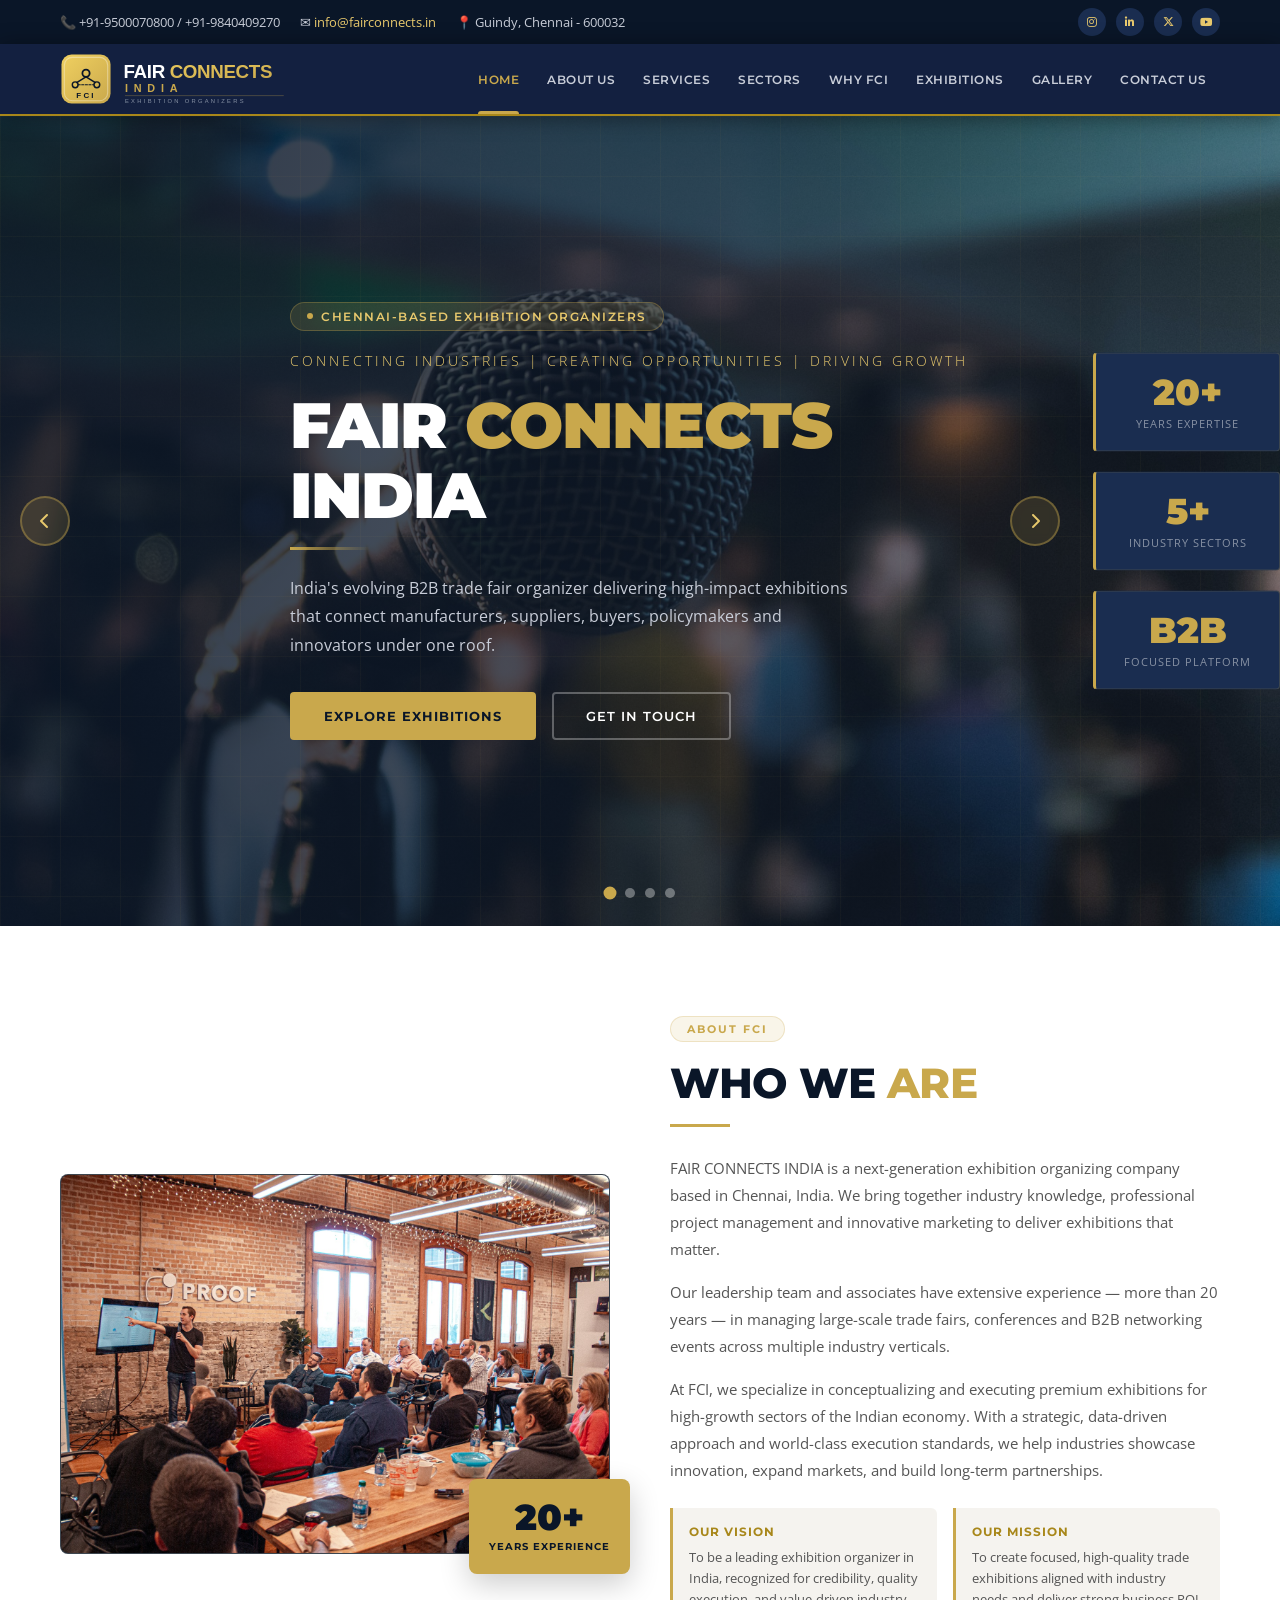
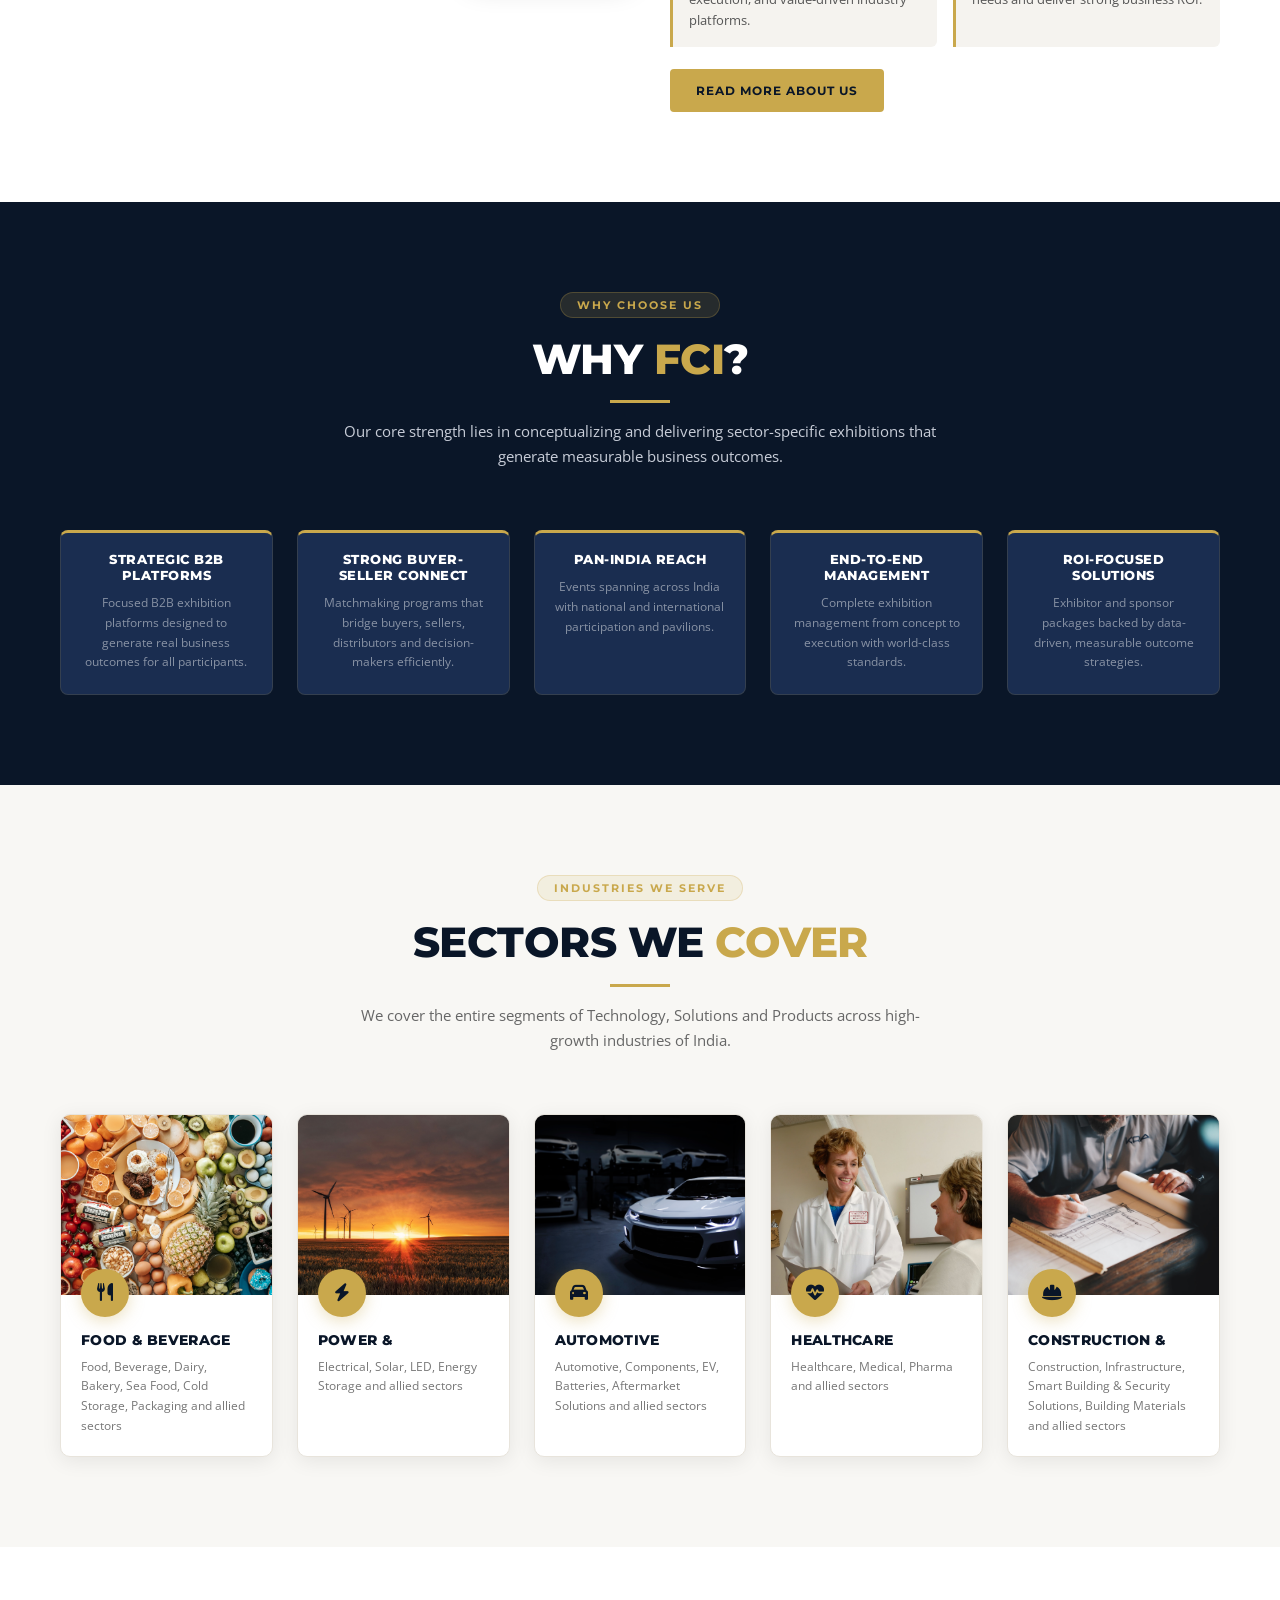
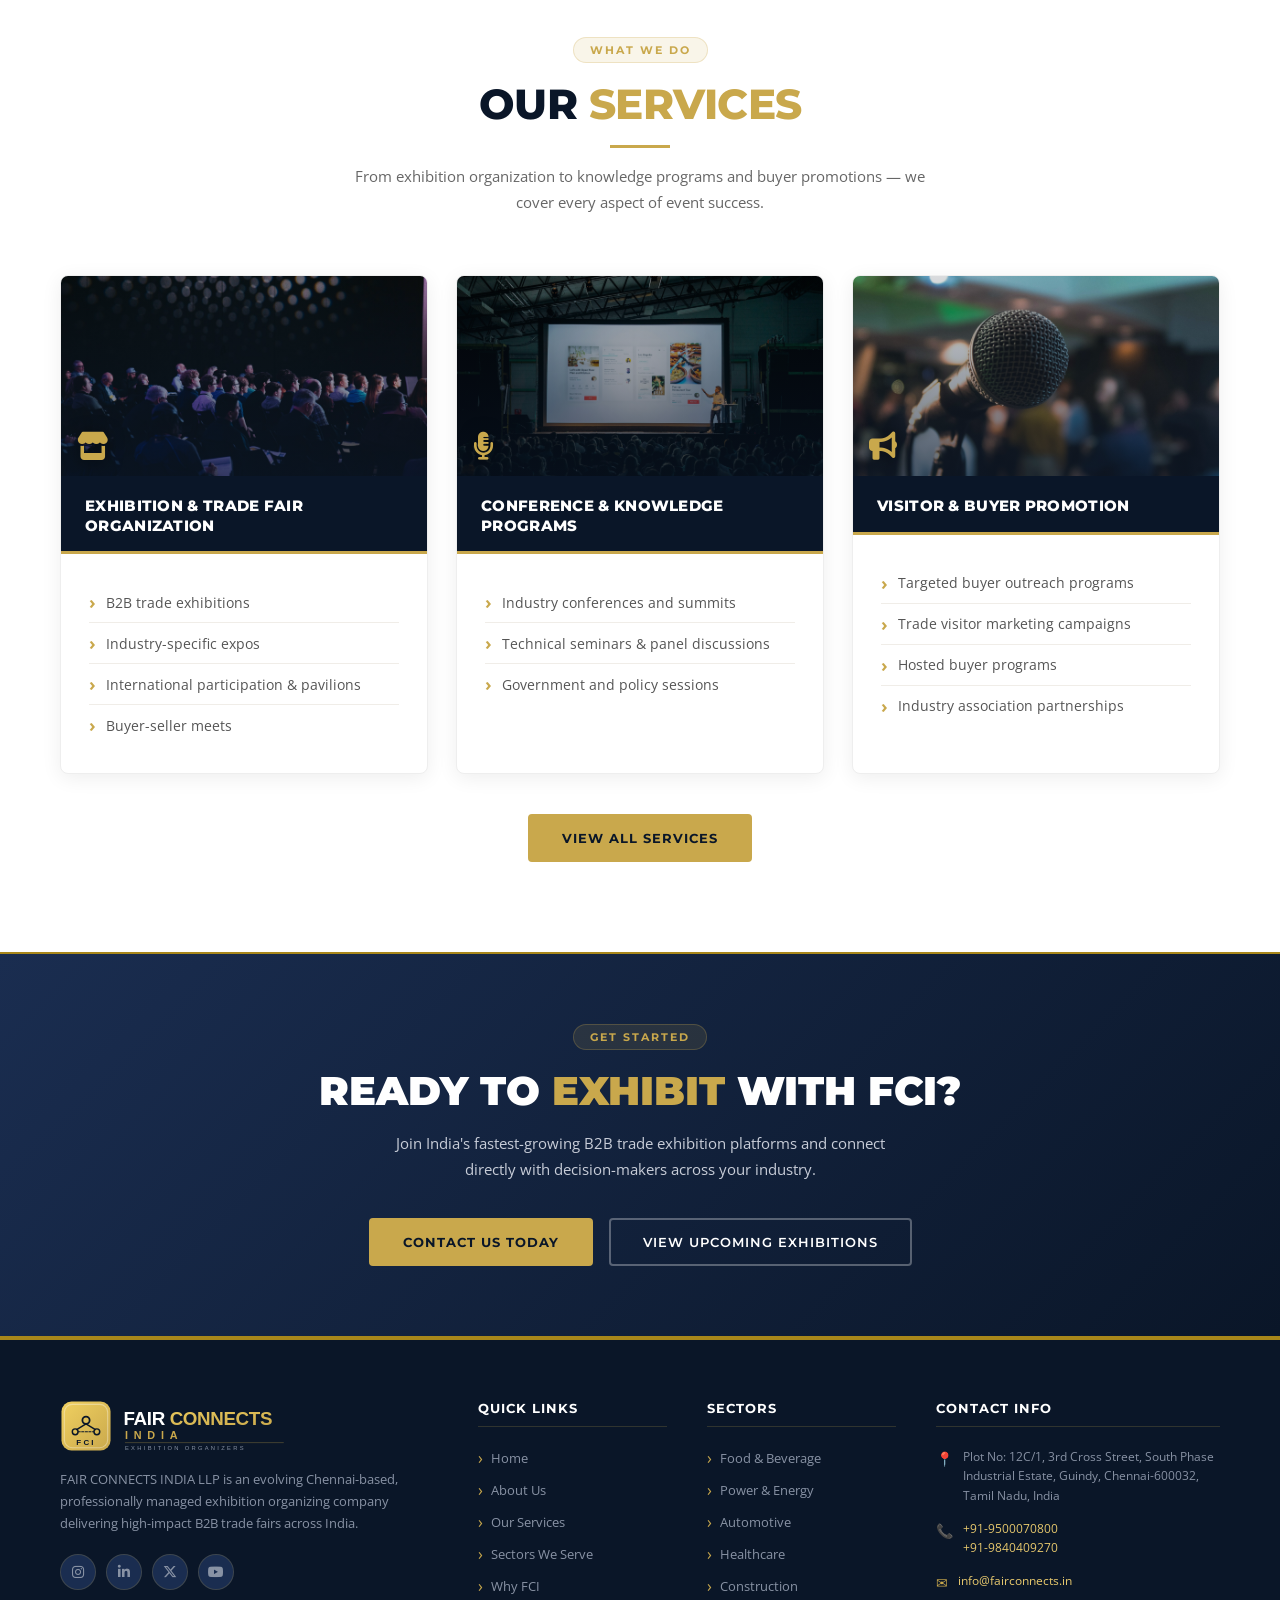
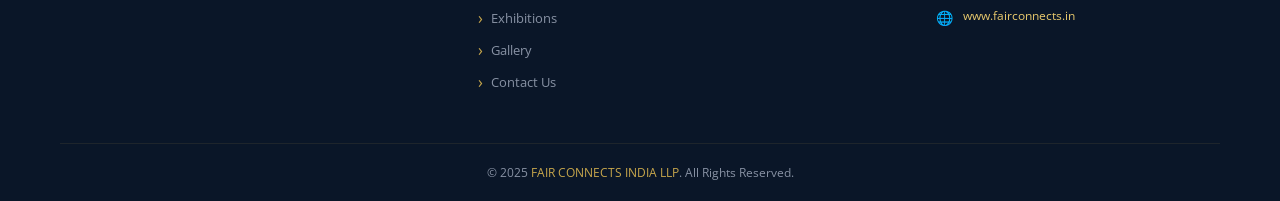
==== commit 3e79965b: "change most of the files to dynamic rendering from the json file" ====
--- a/index.html
+++ b/index.html
@@ -272,10 +272,8 @@
     <div class="container">
       <a href="#" class="logo" onclick="showPage('index')"
         aria-label="Fair Connects India - Exhibition Organizers Chennai - Home">
-        <img
-          src="assets/logo.svg"
-          alt="Fair Connects India - Exhibition Organizers Chennai" class="logo-img" height="48" width="auto"
-          loading="eager">
+        <img src="assets/logo.svg" alt="Fair Connects India - Exhibition Organizers Chennai" class="logo-img"
+          height="48" width="auto" loading="eager">
       </a>
       <ul class="nav-menu" id="navMenu">
         <li><a href="#" onclick="showPage('index')" class="active" id="nav-home">Home</a></li>
@@ -300,77 +298,7 @@
       <!-- HERO CAROUSEL -->
       <section class="hero-slider" aria-label="Fair Connects India Hero Carousel">
         <!-- Slides -->
-        <div class="slide active"
-          style="background-image:url('assets/hero1.jpg')">
-          <div class="slide-overlay"></div>
-          <div class="slide-grid"></div>
-          <div class="container slide-content">
-            <div class="hero-badge">Chennai-Based Exhibition Organizers</div>
-            <div class="hero-tagline">Connecting Industries | Creating Opportunities | Driving Growth</div>
-            <h1>Fair <span>Connects</span> India</h1>
-            <div class="hero-divider"></div>
-            <p>India's evolving B2B trade fair organizer delivering high-impact exhibitions that connect manufacturers,
-              suppliers, buyers, policymakers and innovators under one roof.</p>
-            <div class="hero-btns">
-              <a href="#" class="btn-primary" onclick="showPage('exhibitions')">Explore Exhibitions</a>
-              <a href="#" class="btn-outline" onclick="showPage('contact')">Get In Touch</a>
-            </div>
-          </div>
-        </div>
-
-        <div class="slide"
-          style="background-image:url('assets/hero2.jpg')">
-          <div class="slide-overlay"></div>
-          <div class="slide-grid"></div>
-          <div class="container slide-content">
-            <div class="hero-badge">B2B Trade Fair Organizers India</div>
-            <div class="hero-tagline">5 High-Growth Industry Verticals</div>
-            <h1>Industry <span>Exhibitions</span></h1>
-            <div class="hero-divider"></div>
-            <p>Specialized trade exhibitions for Food & Beverage, Power & Energy, Automotive, Healthcare and
-              Construction sectors — driving measurable business outcomes.</p>
-            <div class="hero-btns">
-              <a href="#" class="btn-primary" onclick="showPage('sectors')">View Sectors</a>
-              <a href="#" class="btn-outline" onclick="showPage('about')">About Us</a>
-            </div>
-          </div>
-        </div>
-
-        <div class="slide"
-          style="background-image:url('assets/hero3.jpg')">
-          <div class="slide-overlay"></div>
-          <div class="slide-grid"></div>
-          <div class="container slide-content">
-            <div class="hero-badge">Exhibition Management Services Chennai</div>
-            <div class="hero-tagline">Conference · Seminar · Knowledge Events</div>
-            <h1>Knowledge <span>Platforms</span></h1>
-            <div class="hero-divider"></div>
-            <p>Industry conferences, technical summits, policy sessions and buyer-seller meets — end-to-end managed with
-              world-class execution standards.</p>
-            <div class="hero-btns">
-              <a href="#" class="btn-primary" onclick="showPage('services')">Our Services</a>
-              <a href="#" class="btn-outline" onclick="showPage('whyfci')">Why FCI</a>
-            </div>
-          </div>
-        </div>
-
-        <div class="slide"
-          style="background-image:url('assets/hero4.jpg')">
-          <div class="slide-overlay"></div>
-          <div class="slide-grid"></div>
-          <div class="container slide-content">
-            <div class="hero-badge">Pan-India B2B Exhibition Network</div>
-            <div class="hero-tagline">Exhibitor · Visitor · Sponsor · Partner</div>
-            <h1>Connect <span>& Grow</span></h1>
-            <div class="hero-divider"></div>
-            <p>Direct access to decision-makers, distributors and buyers across India. Strong pre-event marketing,
-              premium branding and business matchmaking programs.</p>
-            <div class="hero-btns">
-              <a href="#" class="btn-primary" onclick="showPage('whyfci')">Exhibit With Us</a>
-              <a href="#" class="btn-outline" onclick="showPage('contact')">Contact Us</a>
-            </div>
-          </div>
-        </div>
+
 
         <!-- Floating Stats Panel -->
         <div class="hero-stats">
@@ -395,12 +323,7 @@
             class="fas fa-chevron-right"></i></button>
 
         <!-- Dots -->
-        <div class="slider-dots">
-          <button class="dot active" onclick="goToSlide(0)" aria-label="Slide 1"></button>
-          <button class="dot" onclick="goToSlide(1)" aria-label="Slide 2"></button>
-          <button class="dot" onclick="goToSlide(2)" aria-label="Slide 3"></button>
-          <button class="dot" onclick="goToSlide(3)" aria-label="Slide 4"></button>
-        </div>
+        <div class="slider-dots"></div>
       </section>
 
       <!-- COUNTER STRIP -->
@@ -433,8 +356,7 @@
           <div class="about-layout">
             <div class="about-visual">
               <div class="about-img-box" style="padding:0; overflow:hidden;">
-                <img src="assets/about.jpg"
-                  alt="FCI B2B Exhibition Networking" loading="lazy"
+                <img src="assets/about.jpg" alt="FCI B2B Exhibition Networking" loading="lazy"
                   style="width:100%;height:100%;object-fit:cover;display:block;">
               </div>
               <div class="about-badge">
@@ -486,32 +408,8 @@
             <p class="section-subtitle">Our core strength lies in conceptualizing and delivering sector-specific
               exhibitions that generate measurable business outcomes.</p>
           </div>
-          <div class="features-grid">
-            <div class="feature-card fade-up">
-              <div class="feature-icon">🎯</div>
-              <h3>Strategic B2B Platforms</h3>
-              <p>Focused B2B exhibition platforms designed to generate real business outcomes for all participants.</p>
-            </div>
-            <div class="feature-card fade-up">
-              <div class="feature-icon">🤝</div>
-              <h3>Strong Buyer-Seller Connect</h3>
-              <p>Matchmaking programs that bridge buyers, sellers, distributors and decision-makers efficiently.</p>
-            </div>
-            <div class="feature-card fade-up">
-              <div class="feature-icon">🌐</div>
-              <h3>Pan-India Reach</h3>
-              <p>Events spanning across India with national and international participation and pavilions.</p>
-            </div>
-            <div class="feature-card fade-up">
-              <div class="feature-icon">⚙️</div>
-              <h3>End-to-End Management</h3>
-              <p>Complete exhibition management from concept to execution with world-class standards.</p>
-            </div>
-            <div class="feature-card fade-up">
-              <div class="feature-icon">📊</div>
-              <h3>ROI-Focused Solutions</h3>
-              <p>Exhibitor and sponsor packages backed by data-driven, measurable outcome strategies.</p>
-            </div>
+          <div class="features-grid" id="index-features-grid">
+            <!-- Fetched features go here -->
           </div>
         </div>
       </section>
@@ -526,58 +424,8 @@
             <p class="section-subtitle">We cover the entire segments of Technology, Solutions and Products across
               high-growth industries of India.</p>
           </div>
-          <div class="sectors-grid">
-            <div class="sector-card fade-up">
-              <div class="sector-img"
-                style="background-image:url('assets/sector1.jpg')"
-                role="img" aria-label="Food and Beverage Exhibition"></div>
-              <div class="sector-body">
-                <div class="sector-icon-wrap"><i class="fas fa-utensils"></i></div>
-                <h3>Food & Beverage</h3>
-                <p>Food, Beverage, Dairy, Bakery, Sea Food, Cold Storage, Packaging and allied sectors</p>
-              </div>
-            </div>
-            <div class="sector-card fade-up">
-              <div class="sector-img"
-                style="background-image:url('assets/sector2.jpg')"
-                role="img" aria-label="Power and Energy Exhibition"></div>
-              <div class="sector-body">
-                <div class="sector-icon-wrap"><i class="fas fa-bolt"></i></div>
-                <h3>Power & Energy</h3>
-                <p>Electrical, Solar, LED, Energy Storage and allied sectors</p>
-              </div>
-            </div>
-            <div class="sector-card fade-up">
-              <div class="sector-img"
-                style="background-image:url('assets/sector3.jpg')"
-                role="img" aria-label="Automotive Exhibition"></div>
-              <div class="sector-body">
-                <div class="sector-icon-wrap"><i class="fas fa-car"></i></div>
-                <h3>Automotive</h3>
-                <p>Automotive, Components, EV, Batteries, Aftermarket Solutions and allied sectors</p>
-              </div>
-            </div>
-            <div class="sector-card fade-up">
-              <div class="sector-img"
-                style="background-image:url('assets/sector4.jpg')"
-                role="img" aria-label="Healthcare Exhibition"></div>
-              <div class="sector-body">
-                <div class="sector-icon-wrap"><i class="fas fa-heart-pulse"></i></div>
-                <h3>Healthcare</h3>
-                <p>Healthcare, Medical, Pharma and allied sectors</p>
-              </div>
-            </div>
-            <div class="sector-card fade-up">
-              <div class="sector-img"
-                style="background-image:url('assets/sector5.jpg')"
-                role="img" aria-label="Construction Exhibition"></div>
-              <div class="sector-body">
-                <div class="sector-icon-wrap"><i class="fas fa-hard-hat"></i></div>
-                <h3>Construction</h3>
-                <p>Construction, Infrastructure, Smart Building & Security Solutions, Building Materials and allied
-                  sectors</p>
-              </div>
-            </div>
+          <div class="sectors-grid" id="index-sectors-grid">
+            <!-- Fetched index sectors go here -->
           </div>
         </div>
       </section>
@@ -592,63 +440,8 @@
             <p class="section-subtitle">From exhibition organization to knowledge programs and buyer promotions — we
               cover every aspect of event success.</p>
           </div>
-          <div class="services-grid">
-            <div class="service-card fade-up">
-              <div class="service-illus">
-                <img src="assets/services1.jpg"
-                  alt="Exhibition and Trade Fair Organization illustration" loading="lazy">
-                <div class="service-illus-overlay"><i class="fas fa-store"></i></div>
-              </div>
-              <div class="service-header">
-                <span class="icon"><i class="fas fa-store"></i></span>
-                <h3>Exhibition & Trade Fair Organization</h3>
-              </div>
-              <div class="service-body">
-                <ul>
-                  <li>B2B trade exhibitions</li>
-                  <li>Industry-specific expos</li>
-                  <li>International participation & pavilions</li>
-                  <li>Buyer-seller meets</li>
-                </ul>
-              </div>
-            </div>
-            <div class="service-card fade-up">
-              <div class="service-illus">
-                <img src="assets/services2.jpg"
-                  alt="Conference and Knowledge Programs illustration" loading="lazy">
-                <div class="service-illus-overlay"><i class="fas fa-microphone-alt"></i></div>
-              </div>
-              <div class="service-header">
-                <span class="icon"><i class="fas fa-microphone-alt"></i></span>
-                <h3>Conference & Knowledge Programs</h3>
-              </div>
-              <div class="service-body">
-                <ul>
-                  <li>Industry conferences and summits</li>
-                  <li>Technical seminars & panel discussions</li>
-                  <li>Government and policy sessions</li>
-                </ul>
-              </div>
-            </div>
-            <div class="service-card fade-up">
-              <div class="service-illus">
-                <img src="assets/services3.jpg"
-                  alt="Visitor and Buyer Promotion illustration" loading="lazy">
-                <div class="service-illus-overlay"><i class="fas fa-bullhorn"></i></div>
-              </div>
-              <div class="service-header">
-                <span class="icon"><i class="fas fa-bullhorn"></i></span>
-                <h3>Visitor & Buyer Promotion</h3>
-              </div>
-              <div class="service-body">
-                <ul>
-                  <li>Targeted buyer outreach programs</li>
-                  <li>Trade visitor marketing campaigns</li>
-                  <li>Hosted buyer programs</li>
-                  <li>Industry association partnerships</li>
-                </ul>
-              </div>
-            </div>
+          <div class="services-grid" id="index-services-grid">
+            <!-- Fetched services go here -->
           </div>
           <div style="text-align:center; margin-top:40px;">
             <a href="#" class="btn-primary" onclick="showPage('services')">View All Services</a>
@@ -690,9 +483,8 @@
         <div class="footer-grid">
           <div class="footer-brand">
             <a href="#" class="logo" onclick="showPage('index')" style="margin-bottom:16px; display:flex;">
-              <img
-                src="assets/logo.svg"
-                alt="Fair Connects India Logo" class="logo-img" height="44" width="auto" loading="lazy">
+              <img src="assets/logo.svg" alt="Fair Connects India Logo" class="logo-img" height="44" width="auto"
+                loading="lazy">
             </a>
             <p>FAIR CONNECTS INDIA LLP is an evolving Chennai-based, professionally managed exhibition organizing
               company delivering high-impact B2B trade fairs across India.</p>
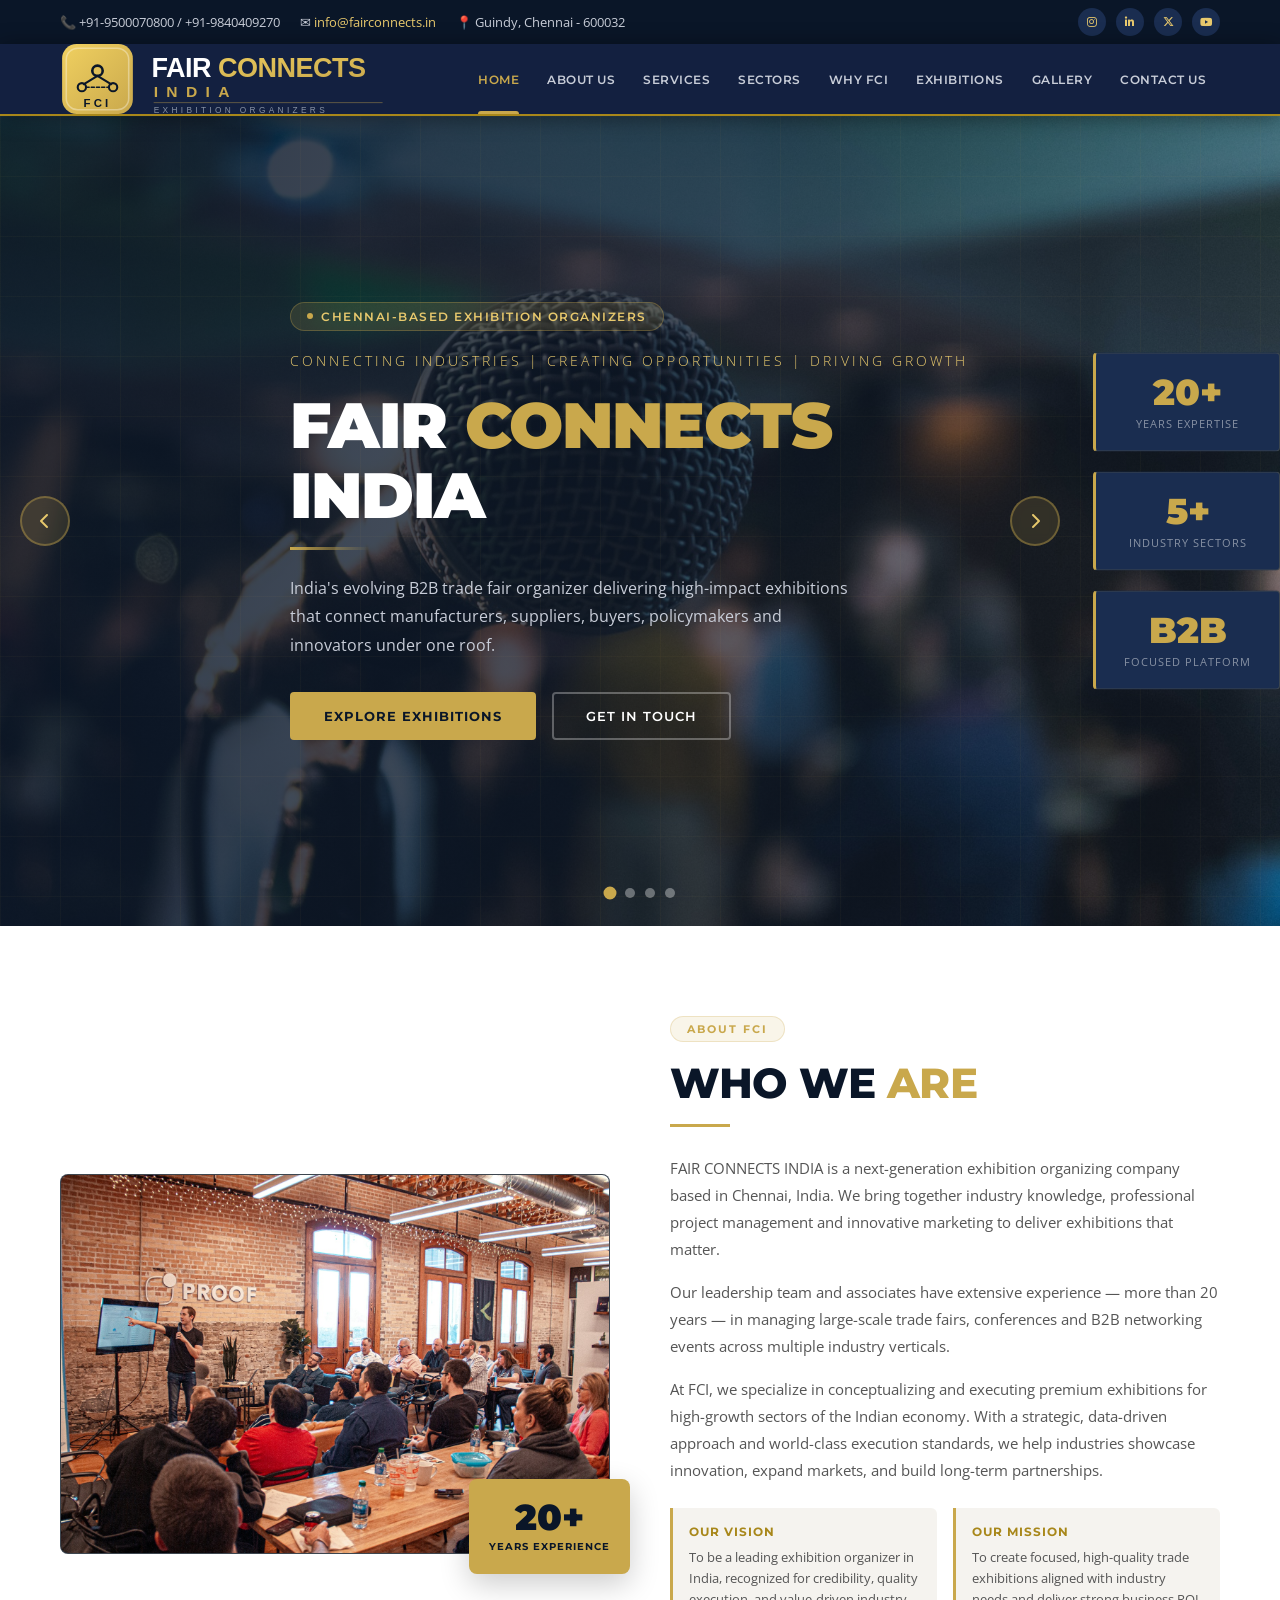
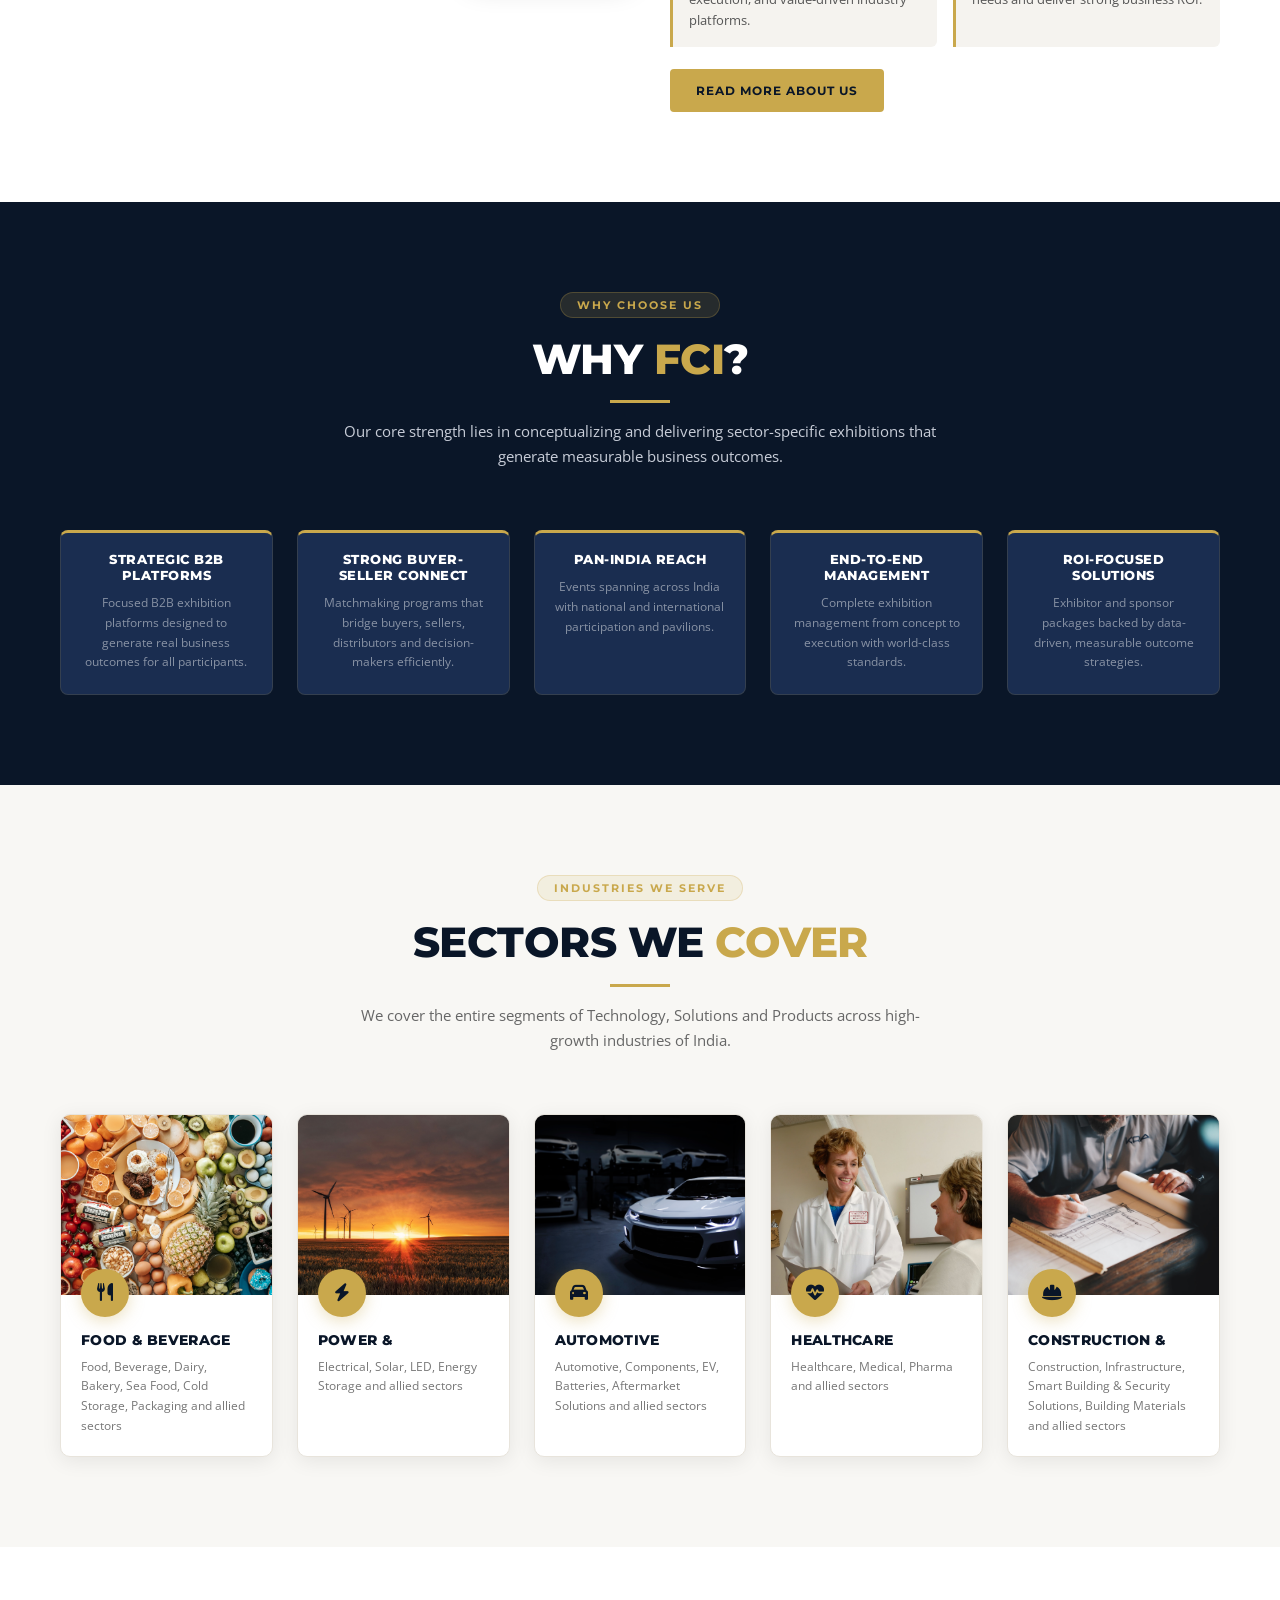
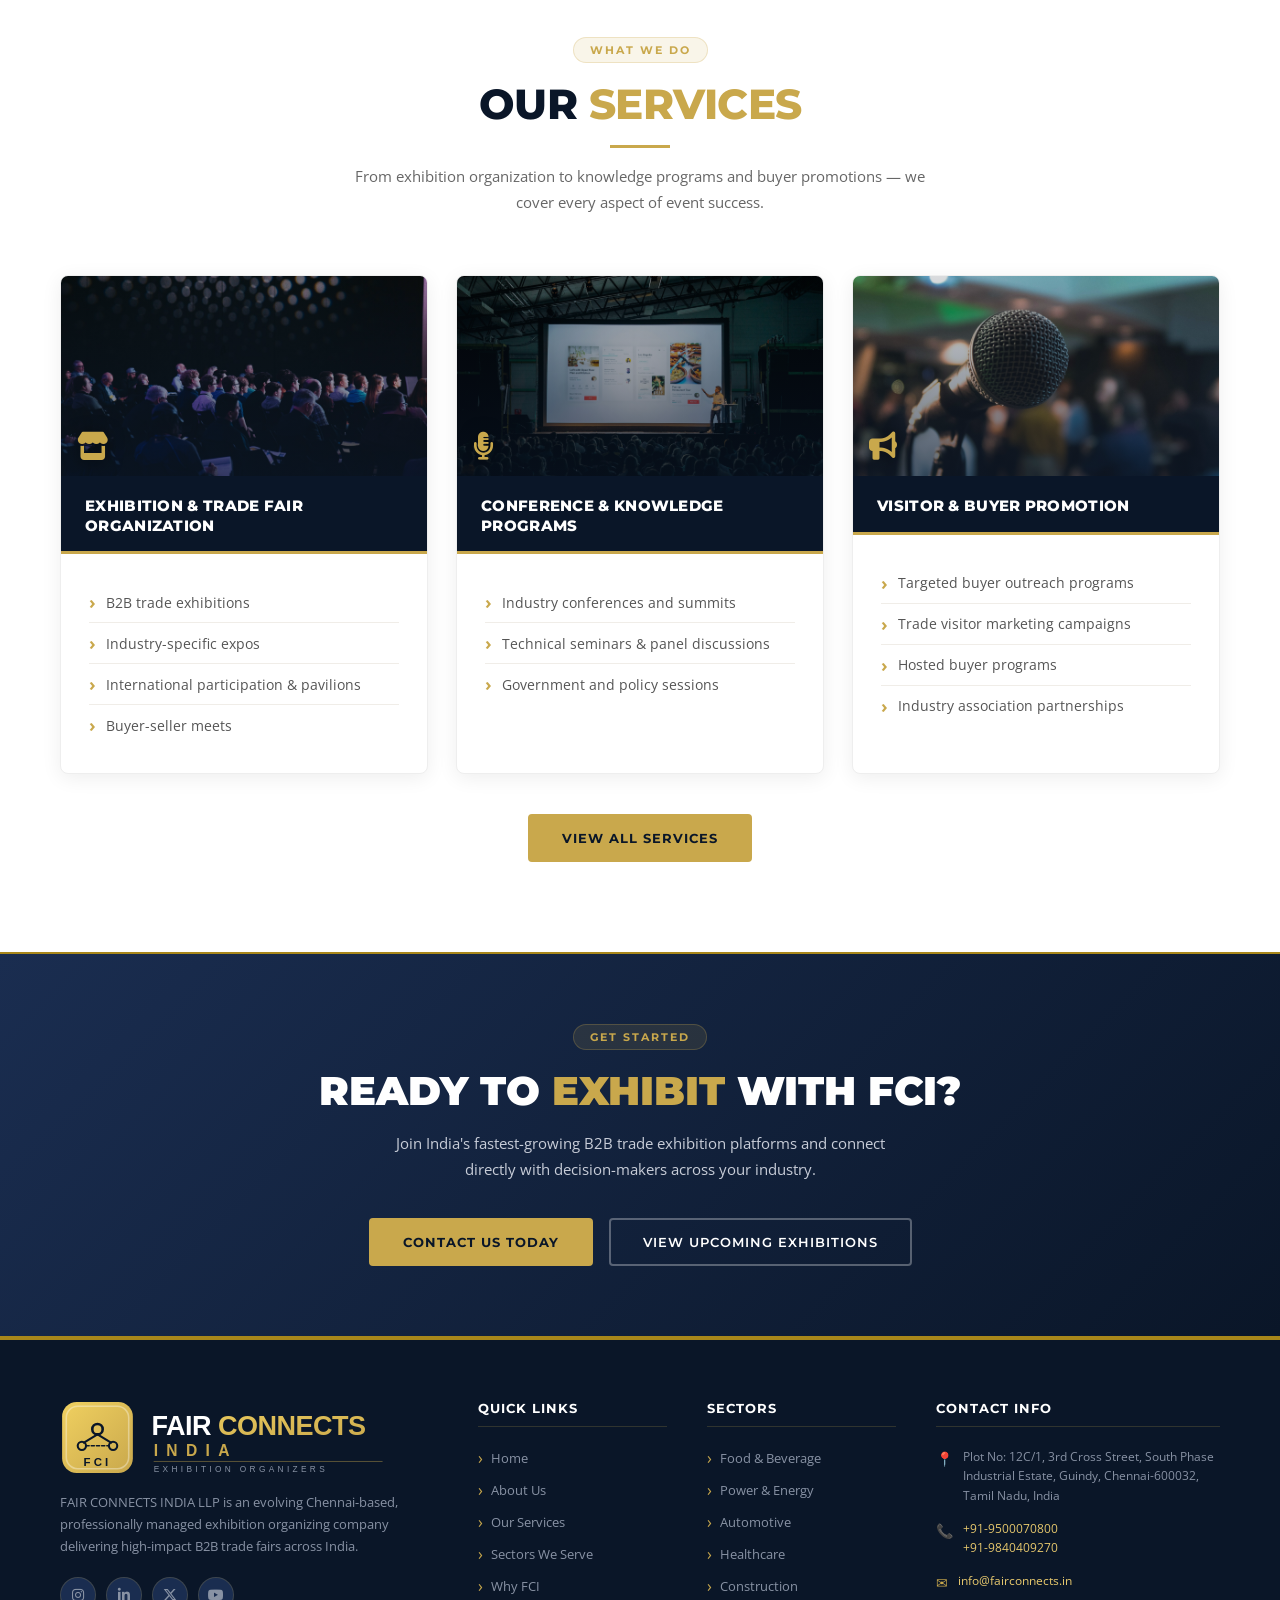
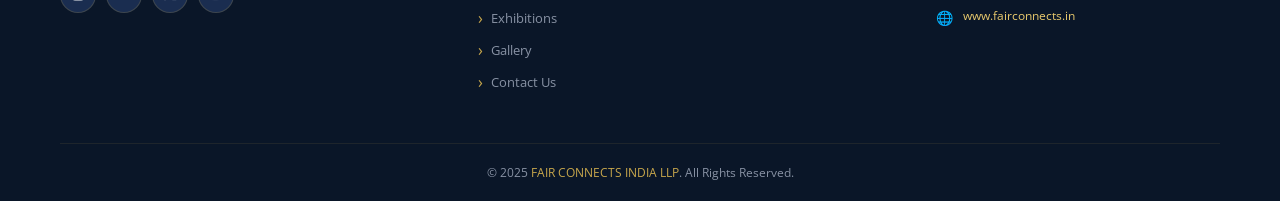
==== commit cd09d0b3: "added title favicon and logo changes" ====
--- a/index.html
+++ b/index.html
@@ -245,6 +245,8 @@
     rel="stylesheet">
   <link rel="stylesheet" href="https://cdnjs.cloudflare.com/ajax/libs/font-awesome/6.5.0/css/all.min.css">
   <link rel="stylesheet" href="css/style.css">
+  <!-- Favicon -->
+  <link rel="icon" type="image/svg+xml" href="assets/fair_connects_icon.svg">
 </head>
 
 <body>
--- a/css/style.css
+++ b/css/style.css
@@ -110,7 +110,7 @@
 }
 
 .logo-img {
-    height: 52px;
+    height: 75px;
     width: auto;
     display: block;
     object-fit: contain;
@@ -833,11 +833,13 @@
     gap: 40px;
     align-items: start;
 }
+
 @media (max-width:768px) {
     .grid-split {
         grid-template-columns: none;
     }
 }
+
 .tabs-wrapper {
     margin-top: 20px;
 }
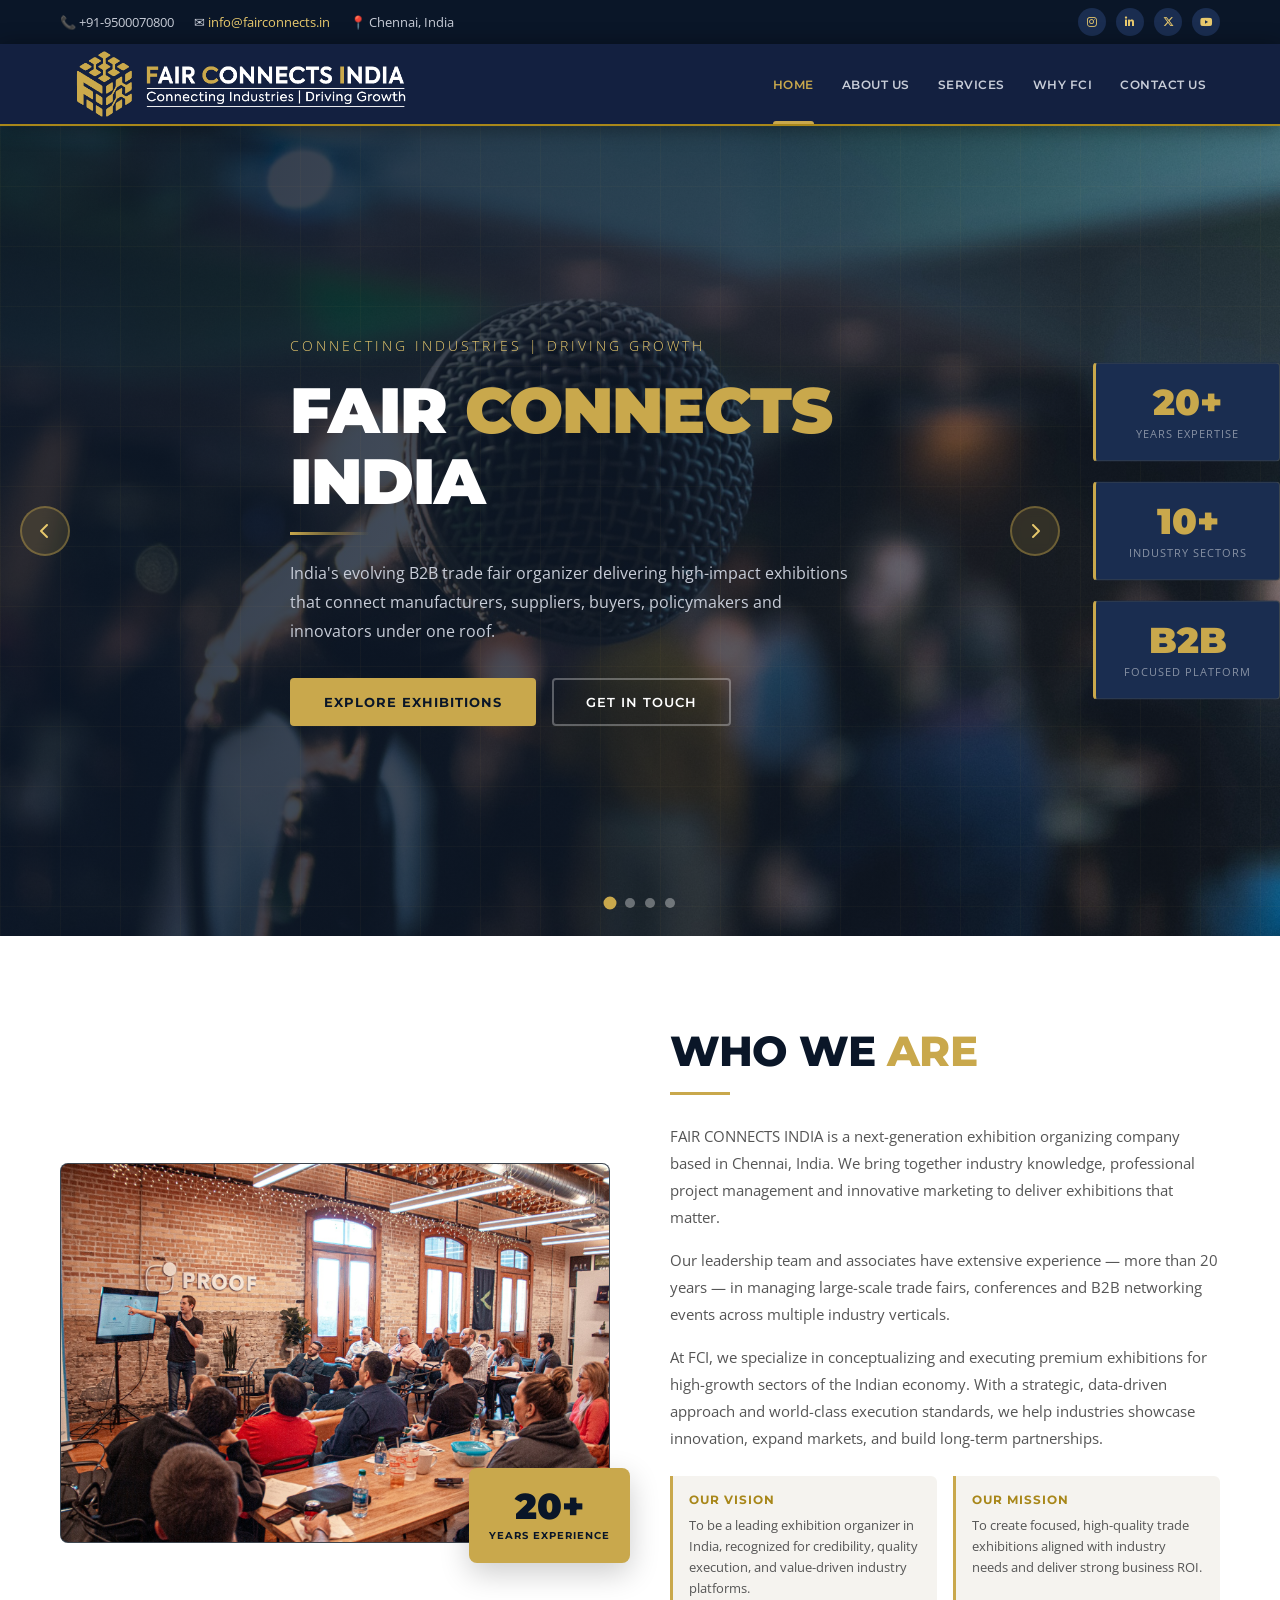
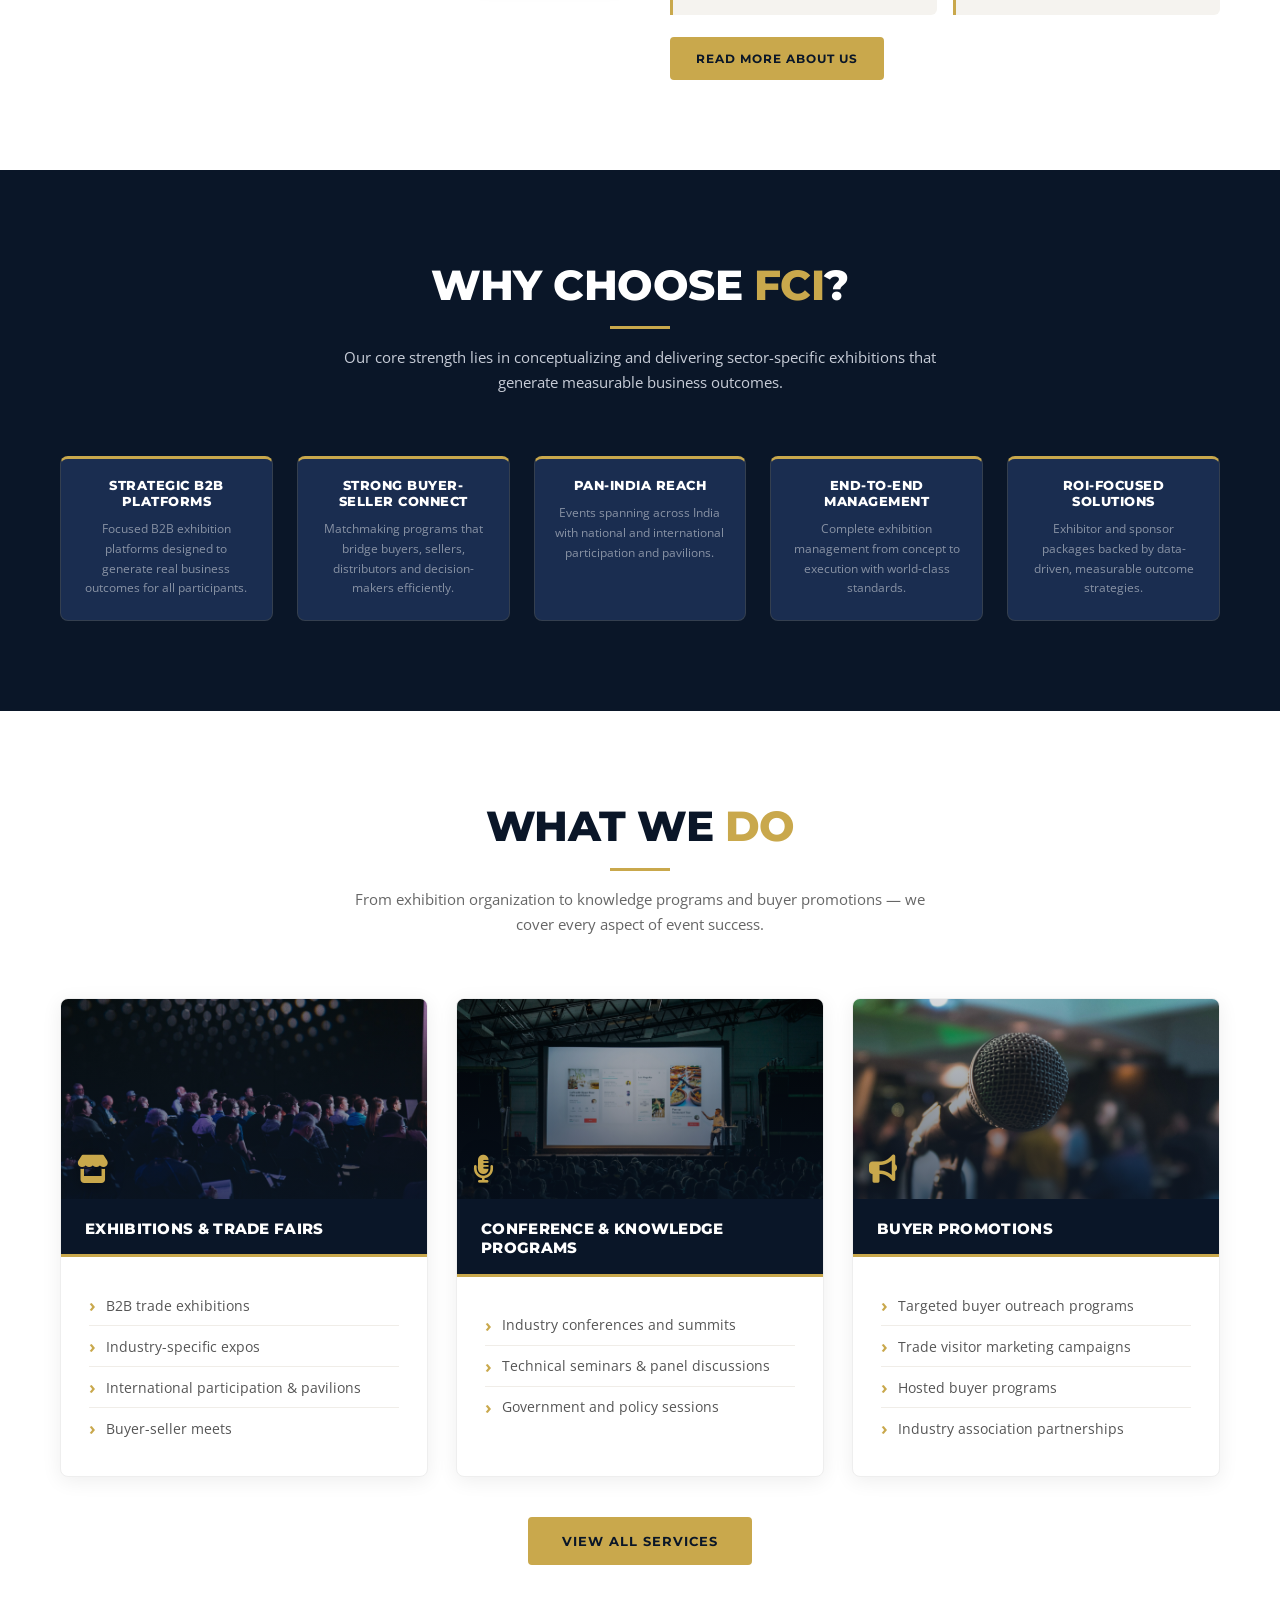
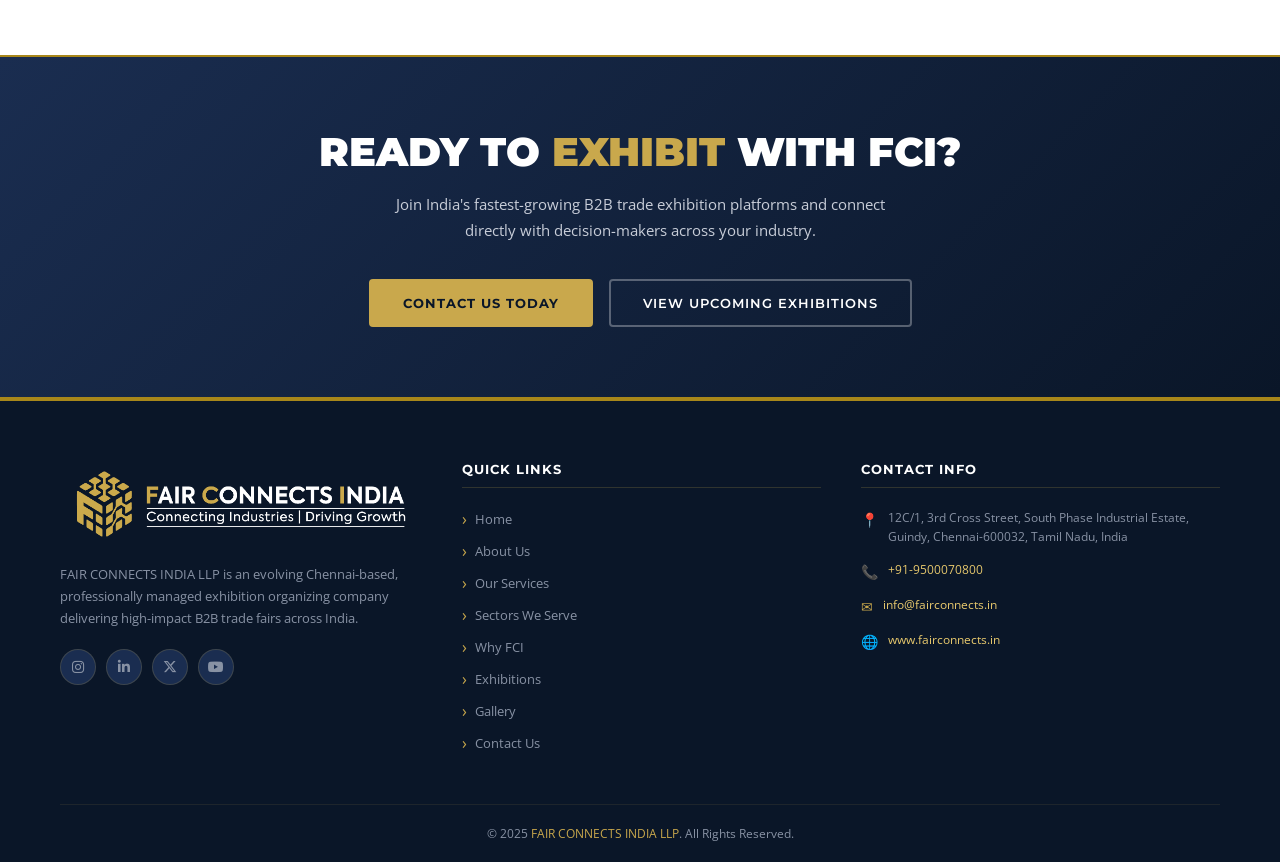
==== commit 15d29f1d: "content correction" ====
--- a/index.html
+++ b/index.html
@@ -64,7 +64,7 @@
   },
   "address": {
     "@type": "PostalAddress",
-    "streetAddress": "Plot No: 12C/1, 3rd Cross Street, South Phase Industrial Estate, Guindy",
+    "streetAddress": " 12C/1, 3rd Cross Street, South Phase Industrial Estate, Guindy",
     "addressLocality": "Chennai",
     "addressRegion": "Tamil Nadu",
     "postalCode": "600032",
@@ -75,13 +75,6 @@
       "@type": "ContactPoint",
       "telephone": "+91-9500070800",
       "contactType": "customer service",
-      "areaServed": "IN",
-      "availableLanguage": ["English", "Tamil"]
-    },
-    {
-      "@type": "ContactPoint",
-      "telephone": "+91-9840409270",
-      "contactType": "sales",
       "areaServed": "IN",
       "availableLanguage": ["English", "Tamil"]
     }
@@ -130,7 +123,7 @@
   "priceRange": "$$",
   "address": {
     "@type": "PostalAddress",
-    "streetAddress": "Plot No: 12C/1, 3rd Cross Street, South Phase Industrial Estate, Guindy",
+    "streetAddress": " 12C/1, 3rd Cross Street, South Phase Industrial Estate, Guindy",
     "addressLocality": "Chennai",
     "addressRegion": "Tamil Nadu",
     "postalCode": "600032",
@@ -143,8 +136,8 @@
   },
   "openingHoursSpecification": {
     "@type": "OpeningHoursSpecification",
-    "dayOfWeek": ["Monday","Tuesday","Wednesday","Thursday","Friday","Saturday"],
-    "opens": "09:00",
+    "dayOfWeek": ["Monday","Tuesday","Wednesday","Thursday","Friday"],
+    "opens": "10:00",
     "closes": "18:00"
   },
   "sameAs": [
@@ -231,7 +224,7 @@
       "name": "Where is Fair Connects India located?",
       "acceptedAnswer": {
         "@type": "Answer",
-        "text": "Fair Connects India LLP is located at Plot No: 12C/1, 3rd Cross Street, South Phase Industrial Estate, Guindy, Chennai - 600032, Tamil Nadu, India."
+        "text": "Fair Connects India LLP is located at  12C/1, 3rd Cross Street, South Phase Industrial Estate, Guindy, Chennai - 600032, Tamil Nadu, India."
       }
     }
   ]
@@ -246,7 +239,7 @@
   <link rel="stylesheet" href="https://cdnjs.cloudflare.com/ajax/libs/font-awesome/6.5.0/css/all.min.css">
   <link rel="stylesheet" href="css/style.css">
   <!-- Favicon -->
-  <link rel="icon" type="image/svg+xml" href="assets/fair_connects_icon.svg">
+  <link rel="icon" type="image/png" href="assets/fair_connects_icon.png">
 </head>
 
 <body>
@@ -255,10 +248,10 @@
   <div class="topbar">
     <div class="container">
       <div class="topbar-contact">
-        <span>📞 +91-9500070800 / +91-9840409270</span>
+        <span>📞 +91-9500070800 </span>
         <!-- <span>✉ <a href="/cdn-cgi/l/email-protection#adc4c3cbc2edcbccc4dfcec2c3c3c8ced9dec4c3c9c4cc83c4c3"><span class="__cf_email__" data-cfemail="4920272f26092f28203b2a2627272c2a3d3a20272d2028672027">[email&#160;protected]</span></a></span> -->
         <span>✉ <a href="mailto:info@fairconnects.in">info@fairconnects.in</a></span>
-        <span>📍 Guindy, Chennai - 600032</span>
+        <span>📍 Chennai, India</span>
       </div>
       <div class="topbar-social">
         <a href="#" title="Instagram"><i class="fab fa-instagram"></i></a>
@@ -274,17 +267,17 @@
     <div class="container">
       <a href="#" class="logo" onclick="showPage('index')"
         aria-label="Fair Connects India - Exhibition Organizers Chennai - Home">
-        <img src="assets/logo.svg" alt="Fair Connects India - Exhibition Organizers Chennai" class="logo-img"
+        <img src="assets/logo.png" alt="Fair Connects India - Exhibition Organizers Chennai" class="logo-img"
           height="48" width="auto" loading="eager">
       </a>
       <ul class="nav-menu" id="navMenu">
         <li><a href="#" onclick="showPage('index')" class="active" id="nav-home">Home</a></li>
         <li><a href="#" onclick="showPage('about')" id="nav-about">About Us</a></li>
         <li><a href="#" onclick="showPage('services')" id="nav-services">Services</a></li>
-        <li><a href="#" onclick="showPage('sectors')" id="nav-sectors">Sectors</a></li>
+        <!-- <li><a href="#" onclick="showPage('sectors')" id="nav-sectors">Sectors</a></li> -->
         <li><a href="#" onclick="showPage('whyfci')" id="nav-whyfci">Why FCI</a></li>
-        <li><a href="#" onclick="showPage('exhibitions')" id="nav-exhibitions">Exhibitions</a></li>
-        <li><a href="#" onclick="showPage('gallery')" id="nav-gallery">Gallery</a></li>
+        <!-- <li><a href="#" onclick="showPage('exhibitions')" id="nav-exhibitions">Exhibitions</a></li> -->
+        <!-- <li><a href="#" onclick="showPage('gallery')" id="nav-gallery">Gallery</a></li> -->
         <li><a href="#" onclick="showPage('contact')" id="nav-contact">Contact Us</a></li>
       </ul>
       <div class="hamburger" id="hamburger" onclick="toggleMenu()">
@@ -309,7 +302,7 @@
             <span class="stat-label">Years Expertise</span>
           </div>
           <div class="stat-card">
-            <span class="stat-number">5+</span>
+            <span class="stat-number">10+</span>
             <span class="stat-label">Industry Sectors</span>
           </div>
           <div class="stat-card">
@@ -368,7 +361,7 @@
             </div>
             <div class="about-content">
               <div class="section-header">
-                <div class="section-tag">About FCI</div>
+                <!-- <div class="section-tag section-tag-navy">About FCI</div> -->
                 <h2 class="section-title">Who We <span>Are</span></h2>
                 <div class="section-line" style="margin:16px 0;"></div>
               </div>
@@ -404,8 +397,8 @@
       <section class="section section-dark">
         <div class="container">
           <div class="section-header fade-up">
-            <div class="section-tag">Why Choose Us</div>
-            <h2 class="section-title">Why <span>FCI</span>?</h2>
+            <!-- <div class="section-tag">Why Choose Us</div> -->
+            <h2 class="section-title">Why Choose <span>FCI</span>?</h2>
             <div class="section-line"></div>
             <p class="section-subtitle">Our core strength lies in conceptualizing and delivering sector-specific
               exhibitions that generate measurable business outcomes.</p>
@@ -417,27 +410,27 @@
       </section>
 
       <!-- SECTORS -->
-      <section class="section section-light">
+      <!-- <section class="section section-light">
         <div class="container">
           <div class="section-header fade-up">
             <div class="section-tag">Industries We Serve</div>
-            <h2 class="section-title">Sectors We <span>Cover</span></h2>
+            <h2 class="section-title">Industries We <span>Serve</span></h2>
             <div class="section-line"></div>
             <p class="section-subtitle">We cover the entire segments of Technology, Solutions and Products across
               high-growth industries of India.</p>
           </div>
           <div class="sectors-grid" id="index-sectors-grid">
-            <!-- Fetched index sectors go here -->
-          </div>
-        </div>
-      </section>
+            
+          </div>
+        </div>
+      </section> -->
 
       <!-- SERVICES SNIPPET -->
       <section class="section section-white">
         <div class="container">
           <div class="section-header fade-up">
-            <div class="section-tag">What We Do</div>
-            <h2 class="section-title">Our <span>Services</span></h2>
+            <!-- <div class="section-tag">What We Do</div> -->
+            <h2 class="section-title">What We <span>Do</span></h2>
             <div class="section-line"></div>
             <p class="section-subtitle">From exhibition organization to knowledge programs and buyer promotions — we
               cover every aspect of event success.</p>
@@ -455,7 +448,7 @@
       <section
         style="background: linear-gradient(135deg, var(--navy-mid) 0%, var(--navy) 100%); padding: 70px 0; border-top: 2px solid var(--gold-dark); border-bottom: 2px solid var(--gold-dark);">
         <div class="container" style="text-align:center;">
-          <div class="section-tag" style="display:inline-block; margin-bottom:16px;">Get Started</div>
+          <!-- <div class="section-tag" style="display:inline-block; margin-bottom:16px;">Get Started</div> -->
           <h2
             style="font-family:'Montserrat',sans-serif; font-size:clamp(24px,4vw,40px); font-weight:900; color:var(--white); text-transform:uppercase; margin-bottom:16px;">
             Ready to <span style="color:var(--gold);">Exhibit</span> with FCI?</h2>
@@ -485,7 +478,7 @@
         <div class="footer-grid">
           <div class="footer-brand">
             <a href="#" class="logo" onclick="showPage('index')" style="margin-bottom:16px; display:flex;">
-              <img src="assets/logo.svg" alt="Fair Connects India Logo" class="logo-img" height="44" width="auto"
+              <img src="assets/logo.png" alt="Fair Connects India Logo" class="logo-img" height="44" width="auto"
                 loading="lazy">
             </a>
             <p>FAIR CONNECTS INDIA LLP is an evolving Chennai-based, professionally managed exhibition organizing
@@ -512,7 +505,7 @@
             </ul>
           </div>
 
-          <div class="footer-col">
+          <!-- <div class="footer-col">
             <h4>Sectors</h4>
             <ul class="footer-links">
               <li><a href="#" onclick="showPage('sectors')">Food & Beverage</a></li>
@@ -521,18 +514,18 @@
               <li><a href="#" onclick="showPage('sectors')">Healthcare</a></li>
               <li><a href="#" onclick="showPage('sectors')">Construction</a></li>
             </ul>
-          </div>
+          </div> -->
 
           <div class="footer-col">
             <h4>Contact Info</h4>
             <div class="footer-contact-item">
               <span class="fc-icon">📍</span>
-              <p>Plot No: 12C/1, 3rd Cross Street, South Phase Industrial Estate, Guindy, Chennai-600032, Tamil Nadu,
+              <p> 12C/1, 3rd Cross Street, South Phase Industrial Estate, Guindy, Chennai-600032, Tamil Nadu,
                 India</p>
             </div>
             <div class="footer-contact-item">
               <span class="fc-icon">📞</span>
-              <p><a href="tel:+919500070800">+91-9500070800</a><br><a href="tel:+919840409270">+91-9840409270</a></p>
+              <p><a href="tel:+919500070800">+91-9500070800</a></p>
             </div>
             <div class="footer-contact-item">
               <span class="fc-icon">✉</span>
--- a/css/style.css
+++ b/css/style.css
@@ -99,7 +99,7 @@
     align-items: center;
     justify-content: space-between;
     padding: 0 20px;
-    height: 70px;
+    height: 80px;
 }
 
 .logo {
@@ -110,7 +110,7 @@
 }
 
 .logo-img {
-    height: 75px;
+    height: 86px;
     width: auto;
     display: block;
     object-fit: contain;
@@ -137,7 +137,7 @@
 .nav-menu li a {
     display: flex;
     align-items: center;
-    height: 70px;
+    height: 80px;
     padding: 0 14px;
     color: var(--text-light);
     text-decoration: none;
@@ -581,6 +581,21 @@
     margin-bottom: 16px;
 }
 
+.section-tag-dark {
+    display: inline-block;
+    background: var(--navy-mid) !important;
+    border: var(--navy) !important;
+    color: var(--white) !important;
+    padding: 5px 16px;
+    border-radius: 30px;
+    font-size: 11px;
+    font-family: 'Montserrat', sans-serif;
+    font-weight: 700;
+    letter-spacing: 2px;
+    text-transform: uppercase;
+    margin-bottom: 16px;
+}
+
 .section-dark .section-tag {
     background: rgba(201, 168, 76, 0.15);
 }
@@ -1714,7 +1729,7 @@
     font-size: 15px;
     color: var(--text-light);
     margin-top: 12px;
-    max-width: 550px;
+    max-width: 500px;
 }
 
 .aboutus-grid {
@@ -1743,7 +1758,7 @@
 
 .footer-grid {
     display: grid;
-    grid-template-columns: 2fr 1fr 1fr 1.5fr;
+    grid-template-columns: 2fr 2fr 2fr;
     gap: 40px;
 }
 
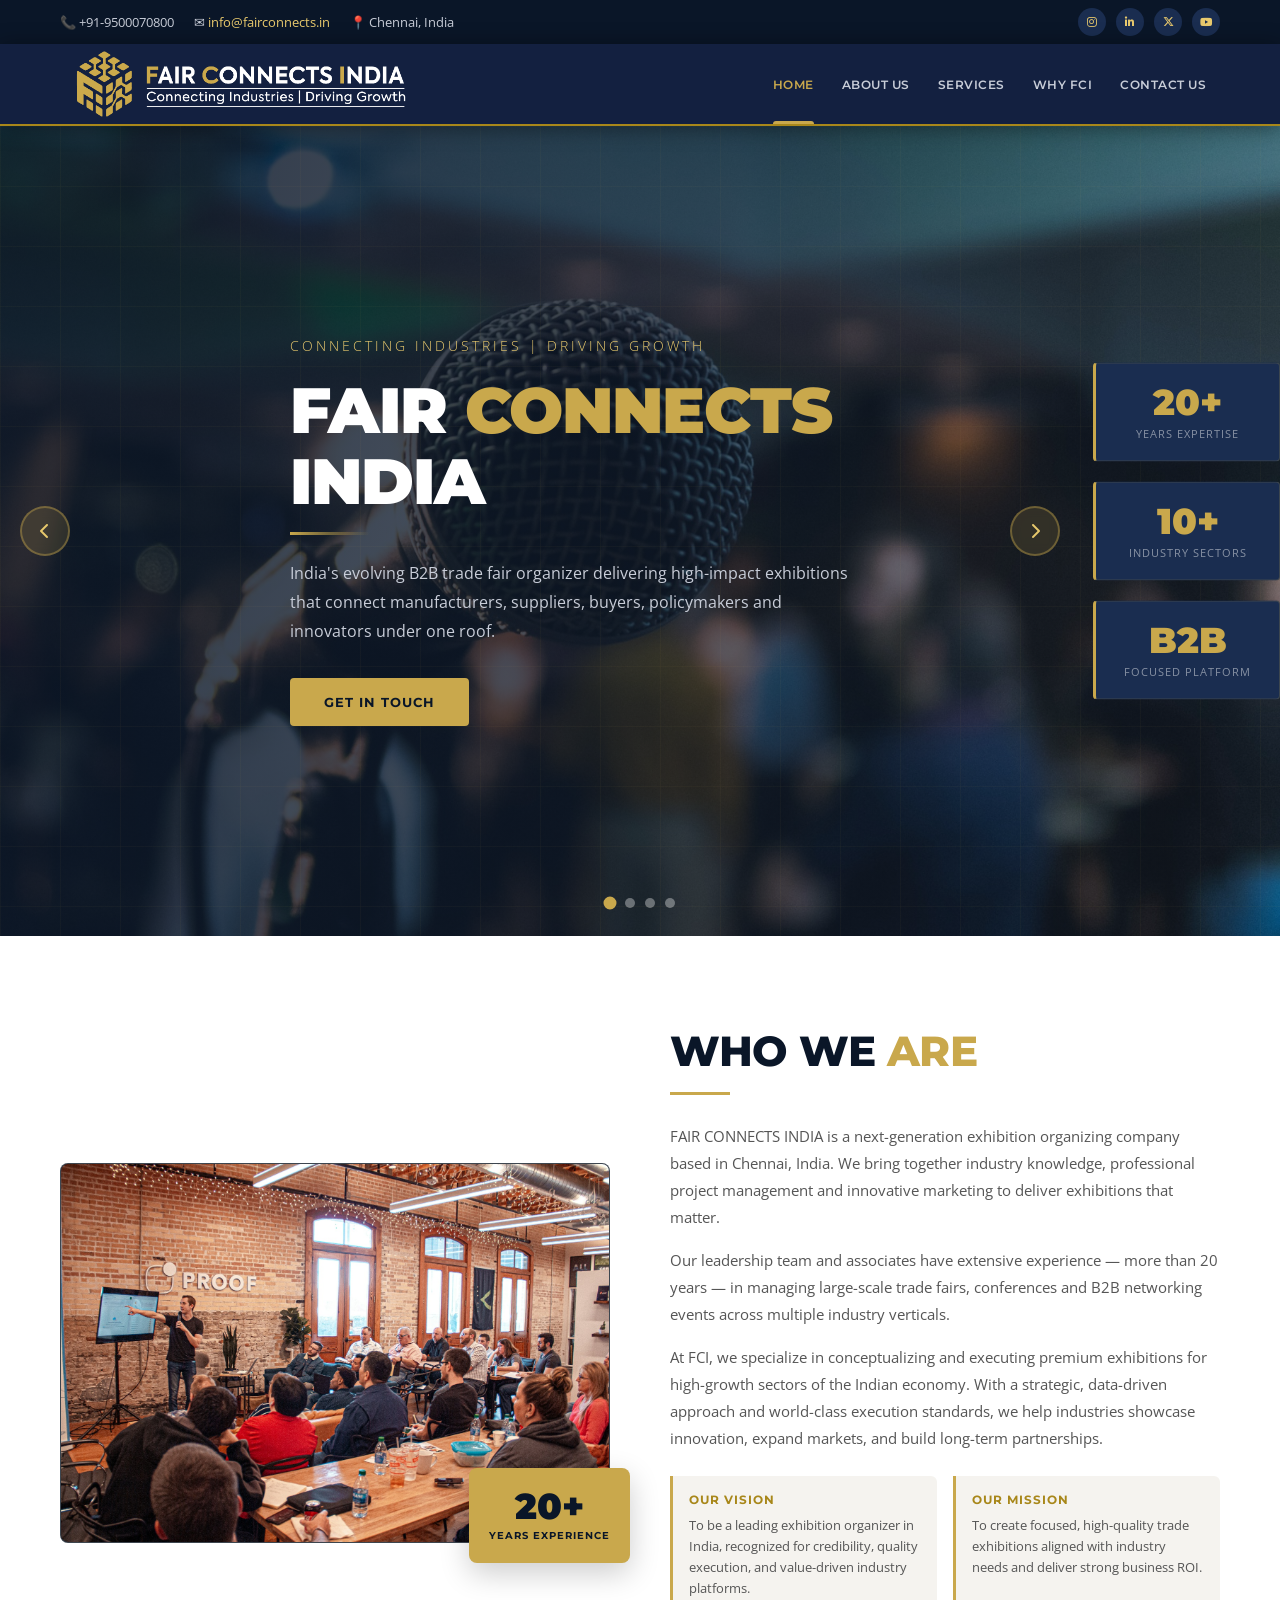
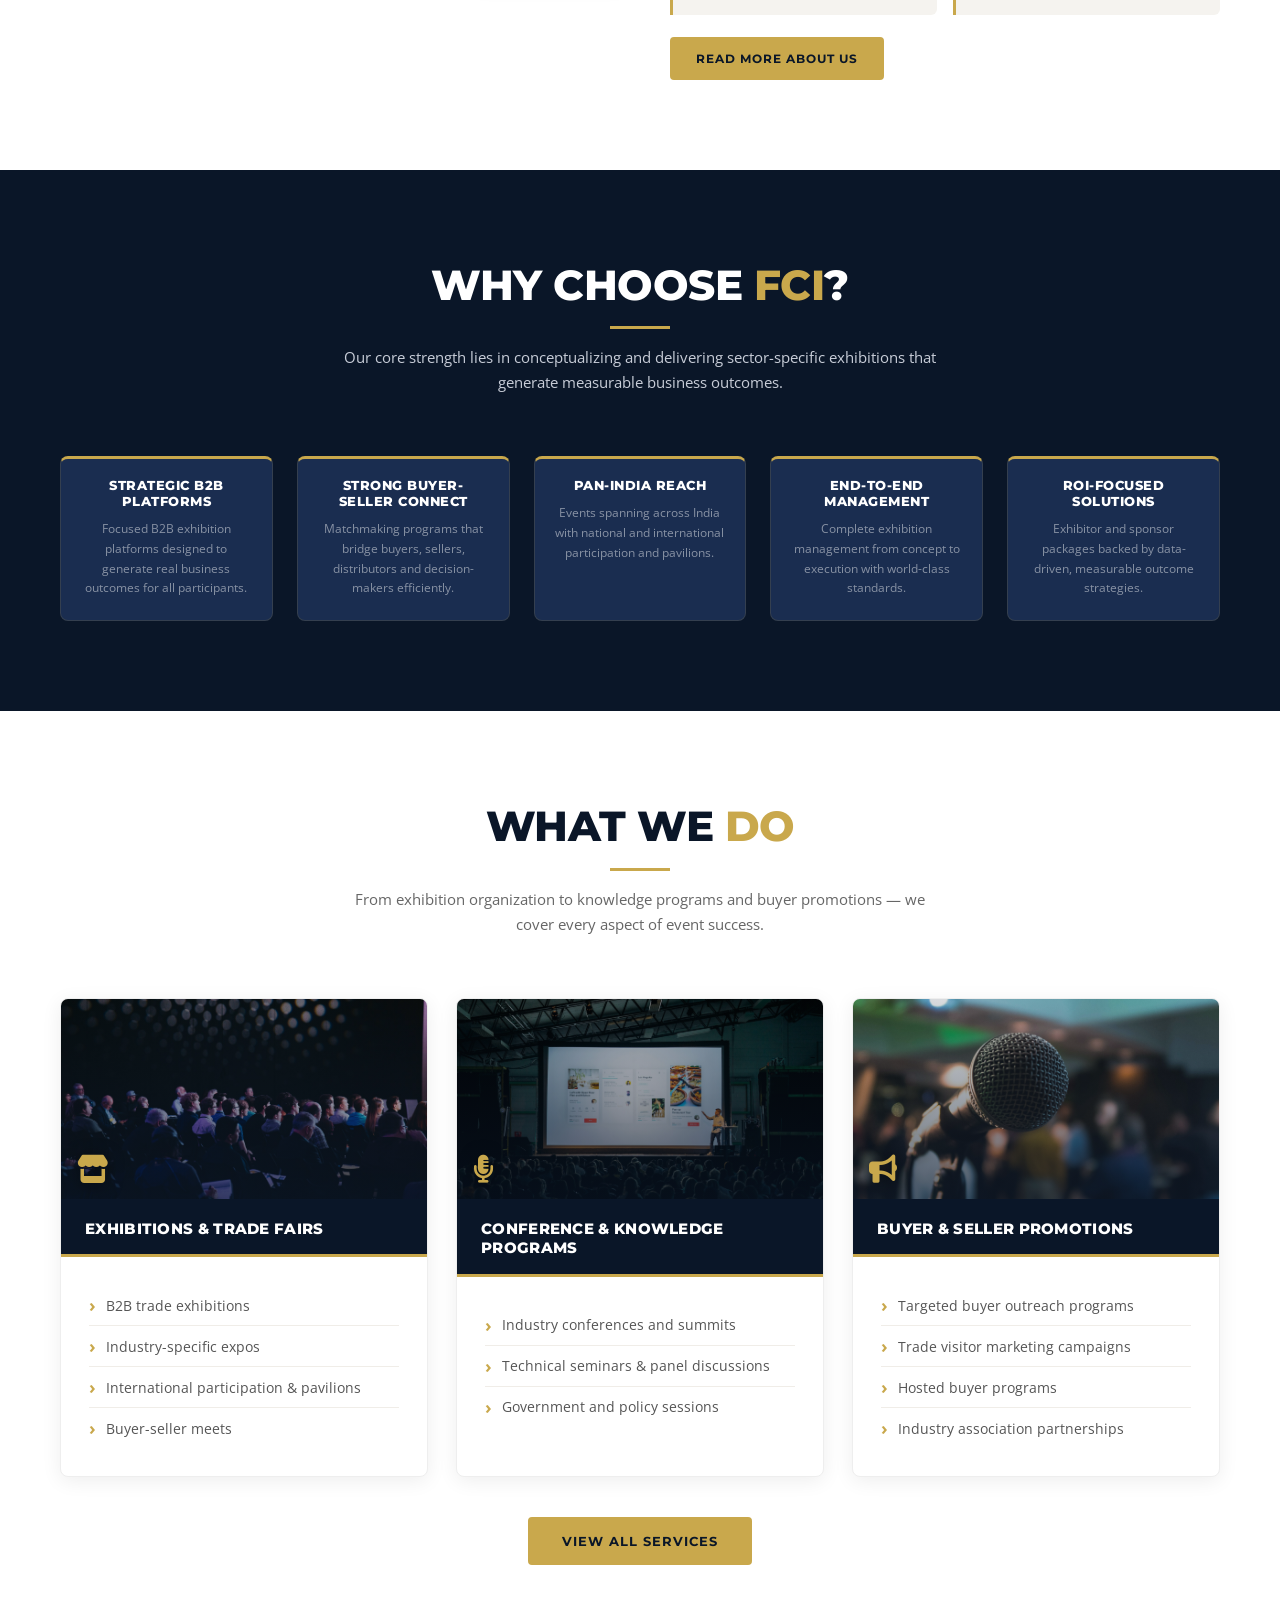
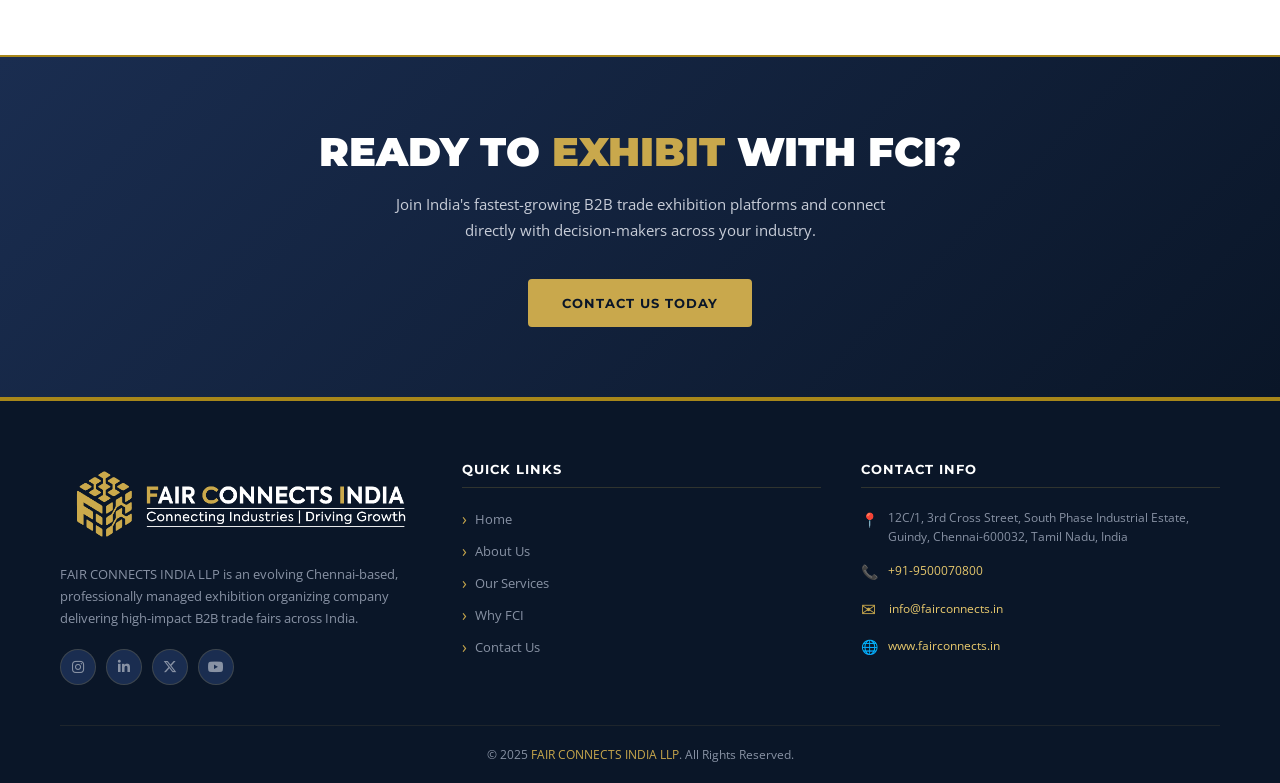
==== commit 1604d84b: "changes added and whyfci tab changed to a section" ====
--- a/index.html
+++ b/index.html
@@ -457,7 +457,7 @@
             industry.</p>
           <div style="display:flex; gap:16px; justify-content:center; flex-wrap:wrap;">
             <a href="#" class="btn-primary" onclick="showPage('contact')">Contact Us Today</a>
-            <a href="#" class="btn-outline" onclick="showPage('exhibitions')">View Upcoming Exhibitions</a>
+            <!-- <a href="#" class="btn-outline" onclick="showPage('exhibitions')">View Upcoming Exhibitions</a> -->
           </div>
         </div>
       </section>
@@ -497,10 +497,10 @@
               <li><a href="#" onclick="showPage('index')">Home</a></li>
               <li><a href="#" onclick="showPage('about')">About Us</a></li>
               <li><a href="#" onclick="showPage('services')">Our Services</a></li>
-              <li><a href="#" onclick="showPage('sectors')">Sectors We Serve</a></li>
+              <!-- <li><a href="#" onclick="showPage('sectors')">Sectors We Serve</a></li> -->
               <li><a href="#" onclick="showPage('whyfci')">Why FCI</a></li>
-              <li><a href="#" onclick="showPage('exhibitions')">Exhibitions</a></li>
-              <li><a href="#" onclick="showPage('gallery')">Gallery</a></li>
+              <!-- <li><a href="#" onclick="showPage('exhibitions')">Exhibitions</a></li> -->
+              <!-- <li><a href="#" onclick="showPage('gallery')">Gallery</a></li> -->
               <li><a href="#" onclick="showPage('contact')">Contact Us</a></li>
             </ul>
           </div>
@@ -523,16 +523,16 @@
               <p> 12C/1, 3rd Cross Street, South Phase Industrial Estate, Guindy, Chennai-600032, Tamil Nadu,
                 India</p>
             </div>
-            <div class="footer-contact-item">
+            <div class="footer-contact-item aln">
               <span class="fc-icon">📞</span>
               <p><a href="tel:+919500070800">+91-9500070800</a></p>
             </div>
-            <div class="footer-contact-item">
-              <span class="fc-icon">✉</span>
+            <div class="footer-contact-item aln">
+              <span class="fc-icon mailicon">✉</span>
               <!-- <p><a href="/cdn-cgi/l/email-protection#6b02050d042b0d0a0219080405050e081f1802050f020a450205"><span class="__cf_email__" data-cfemail="c8a1a6aea788aea9a1baaba7a6a6adabbcbba1a6aca1a9e6a1a6">[email&#160;protected]</span></a></p> -->
               <p><a href="mailto:info@fairconnects.in">info@fairconnects.in</a></p>
             </div>
-            <div class="footer-contact-item">
+            <div class="footer-contact-item aln">
               <span class="fc-icon">🌐</span>
               <p><a href="http://www.fairconnects.in" target="_blank">www.fairconnects.in</a></p>
             </div>
--- a/css/style.css
+++ b/css/style.css
@@ -583,9 +583,9 @@
 
 .section-tag-dark {
     display: inline-block;
-    background: var(--navy-mid) !important;
-    border: var(--navy) !important;
-    color: var(--white) !important;
+    background: var(--navy-mid);
+    border: 1px solid var(--gold);
+    color: var(--gold);
     padding: 5px 16px;
     border-radius: 30px;
     font-size: 11px;
@@ -838,6 +838,93 @@
     font-size: 18px;
     font-weight: 700;
     flex-shrink: 0;
+}
+
+/* ── Role Sections (scroll layout – replaces tab UI) ── */
+.role-sections {
+    display: flex;
+    flex-direction: column;
+    gap: 0;
+}
+
+.role-section {
+    padding: 52px 0;
+    border-bottom: 1px solid rgba(201, 168, 76, 0.15);
+    position: relative;
+}
+
+.role-section:last-child {
+    border-bottom: none;
+}
+
+.role-section-inner {
+    display: grid;
+    grid-template-columns: 48px 1fr;
+    gap: 32px;
+    align-items: start;
+}
+
+.role-number {
+    font-family: 'Montserrat', sans-serif;
+    font-size: 13px;
+    font-weight: 800;
+    color: var(--gold);
+    text-transform: uppercase;
+    letter-spacing: 2px;
+    border-left: 2px solid rgba(201, 168, 76, 0.35);
+    padding-left: 14px;
+    line-height: 1;
+    padding-top: 6px;
+    padding-bottom: 10px;
+}
+
+.role-label {
+    display: inline-block;
+    font-family: 'Montserrat', sans-serif;
+    font-size: 11px;
+    font-weight: 700;
+    color: var(--gold);
+    text-transform: uppercase;
+    letter-spacing: 2px;
+    margin-bottom: 10px;
+}
+
+.role-title {
+    font-family: 'Montserrat', sans-serif;
+    font-size: 22px;
+    font-weight: 800;
+    color: var(--white);
+    text-transform: uppercase;
+    margin-bottom: 14px;
+    line-height: 1.3;
+}
+
+.role-title span {
+    color: var(--gold);
+}
+
+.role-desc {
+    color: var(--text-light);
+    line-height: 1.8;
+    margin-bottom: 24px;
+    max-width: 680px;
+}
+
+@media (max-width: 640px) {
+    .role-section-inner {
+        grid-template-columns: 1fr;
+        gap: 16px;
+    }
+
+    .role-number {
+        writing-mode: horizontal-tb;
+        transform: none;
+        border-right: none;
+        border-bottom: 2px solid rgba(201, 168, 76, 0.35);
+        padding-right: 0;
+        padding-bottom: 8px;
+        padding-top: 0;
+    }
 }
 
 /* ===== TABS (WHY FCI page) ===== */
@@ -1846,11 +1933,20 @@
     margin-bottom: 14px;
 }
 
+.aln {
+    align-items: center;
+}
+
 .footer-contact-item .fc-icon {
     color: var(--gold);
     font-size: 14px;
     margin-top: 2px;
     flex-shrink: 0;
+}
+
+.mailicon {
+    font-size: 18px !important;
+    padding-right: 3px;
 }
 
 .footer-contact-item p {
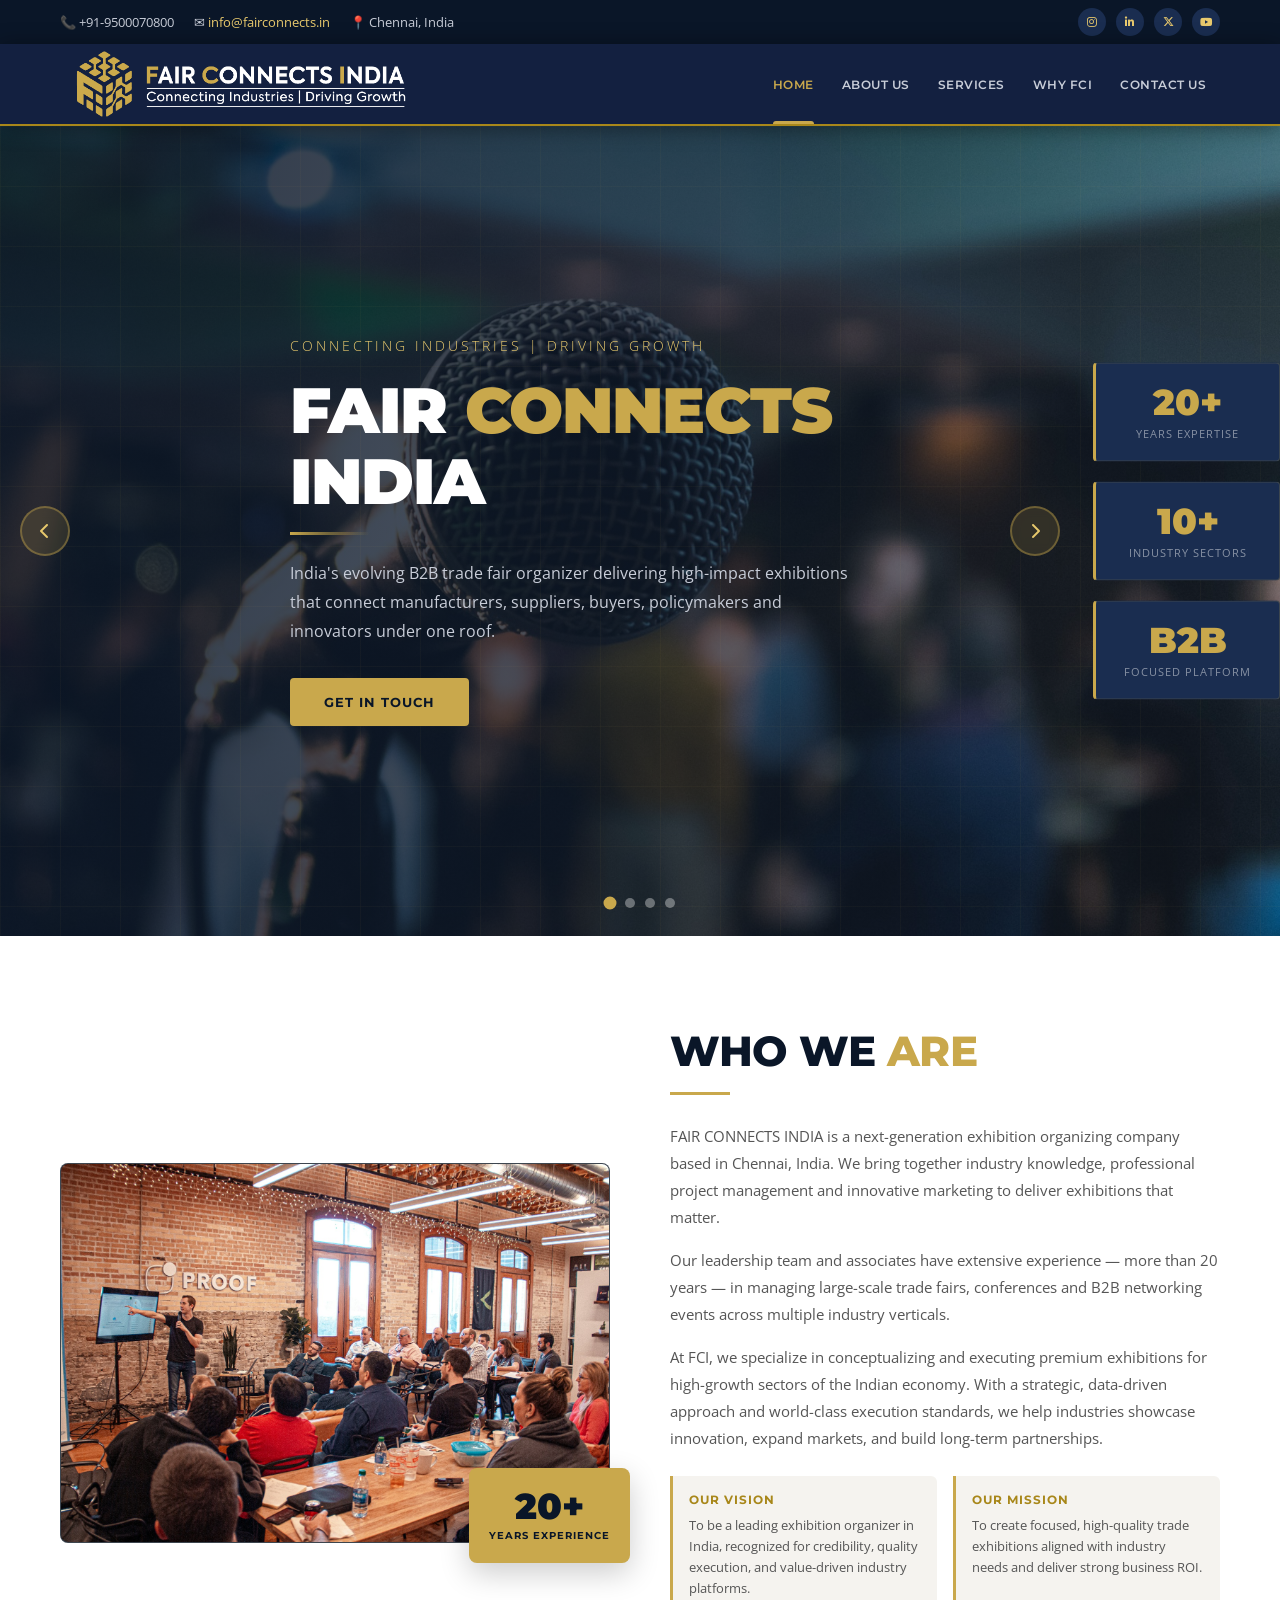
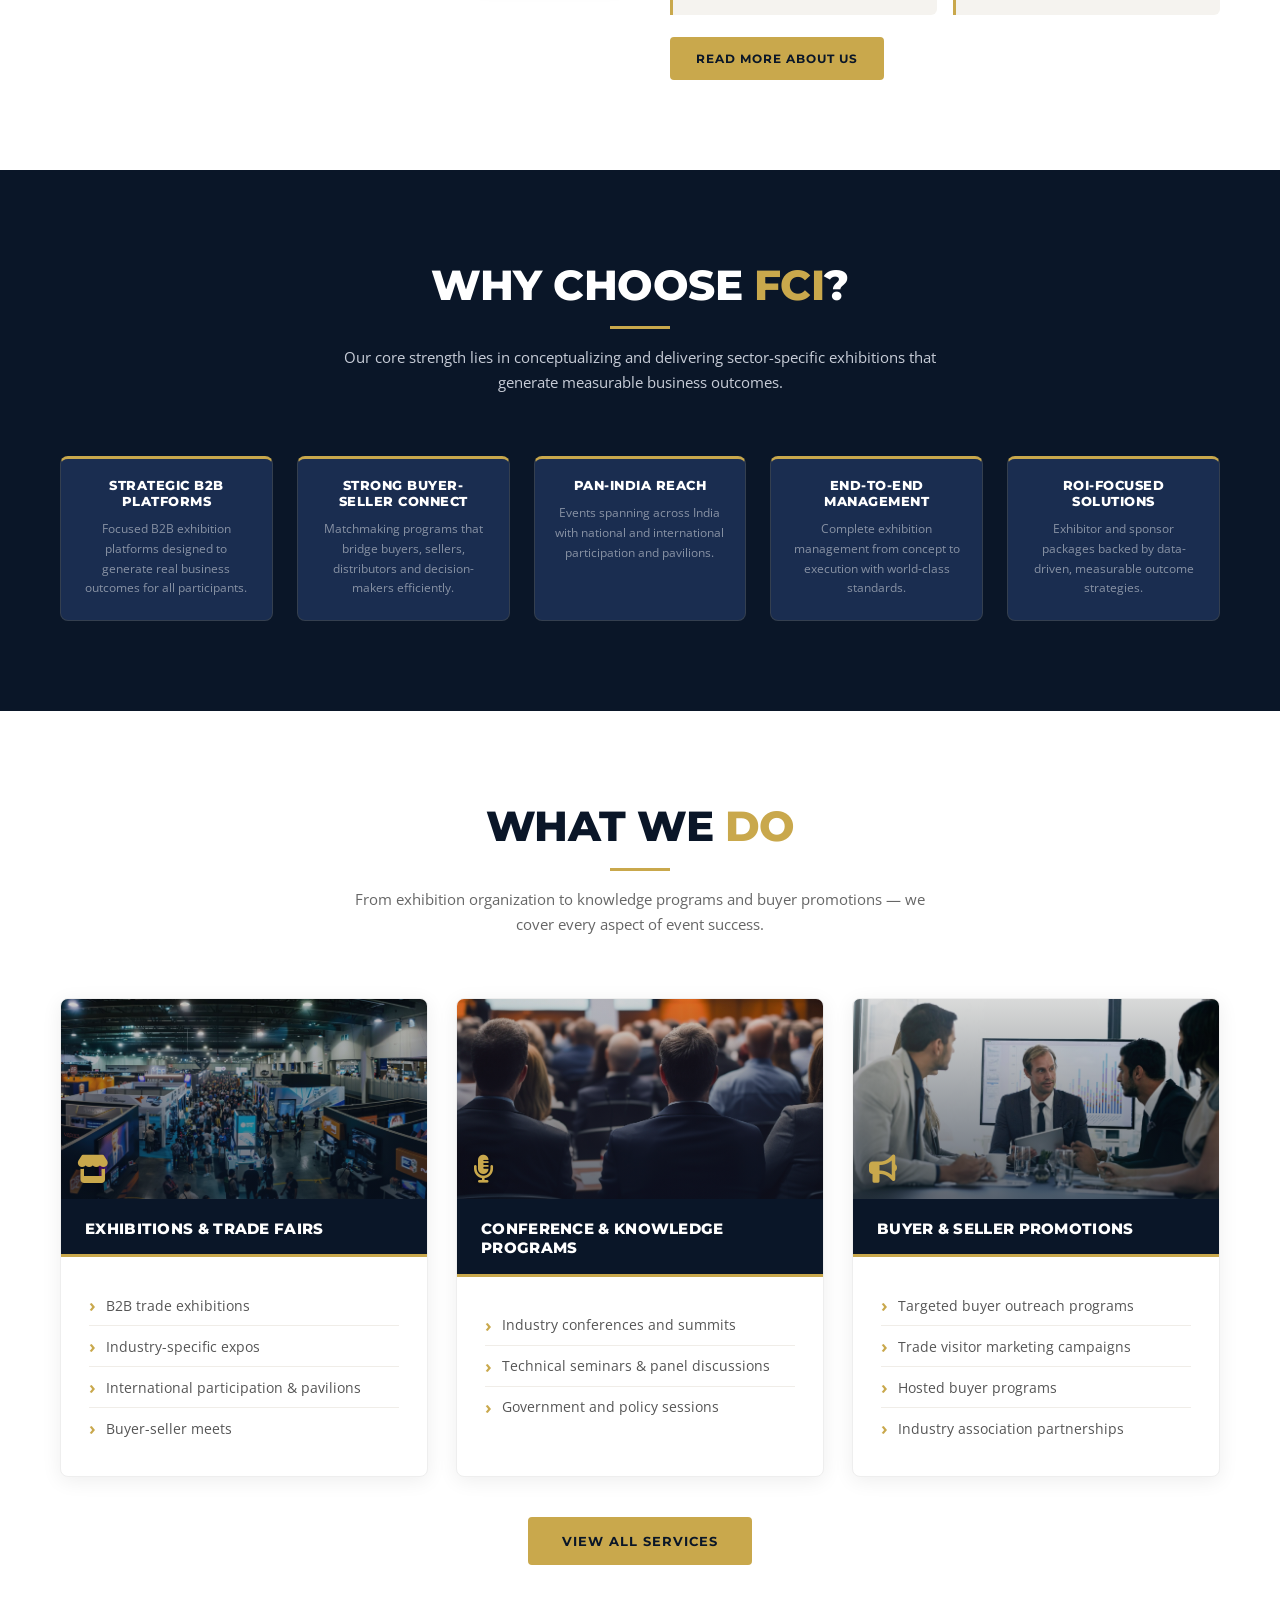
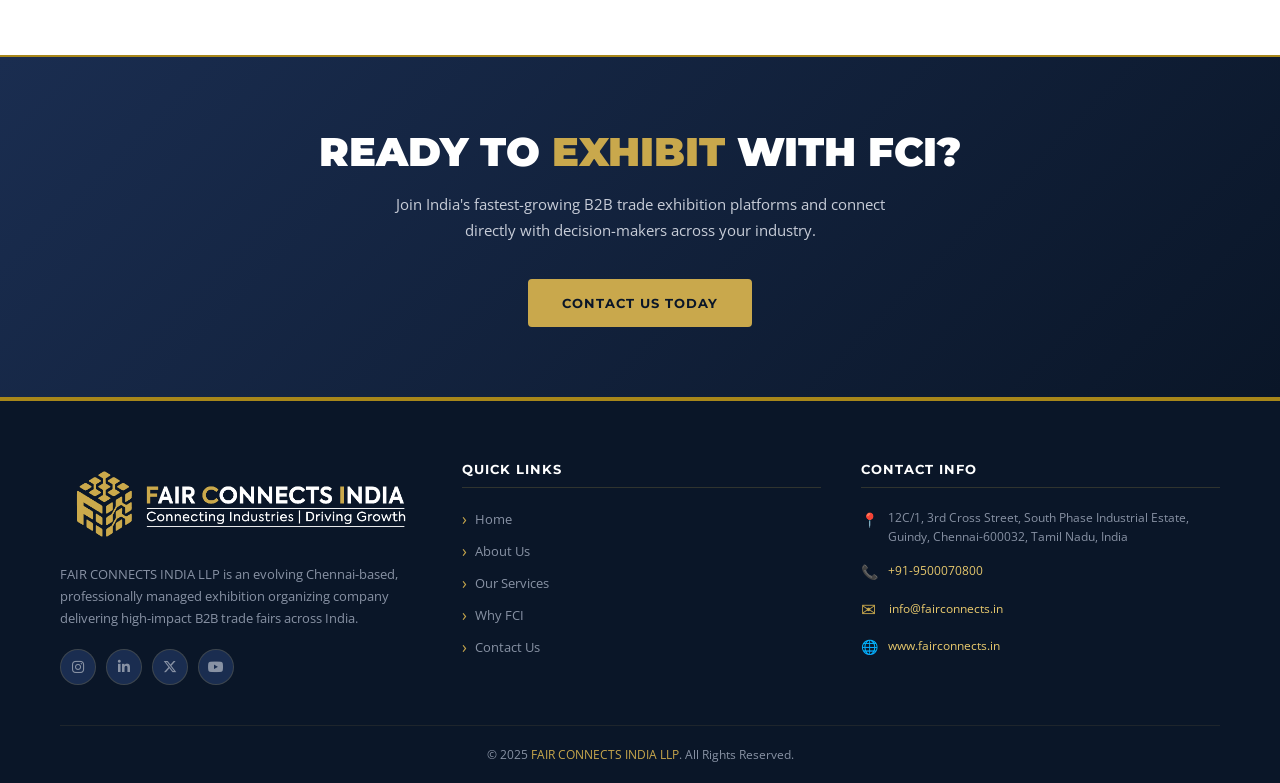
==== commit 7d21ce5e: "added some relevent images and changes in seo content" ====
--- a/index.html
+++ b/index.html
@@ -17,8 +17,8 @@
   <meta name="language" content="English">
   <meta name="geo.region" content="IN-TN">
   <meta name="geo.placename" content="Chennai, Tamil Nadu, India">
-  <meta name="geo.position" content="13.0067;80.2206">
-  <meta name="ICBM" content="13.0067, 80.2206">
+  <meta name="geo.position" content="13.016499779972847;80.20020965791535">
+  <meta name="ICBM" content="13.016499779972847, 80.20020965791535">
 
   <!-- ===== CANONICAL ===== -->
   <link rel="canonical" href="https://www.fairconnects.in/">
@@ -31,7 +31,7 @@
   <meta property="og:description"
     content="Leading B2B exhibition organizers in Chennai. FCI delivers high-impact trade fairs, industry expos and conferences across India — Food, Energy, Automotive, Healthcare & Construction sectors.">
   <meta property="og:url" content="https://www.fairconnects.in/">
-  <meta property="og:image" content="https://www.fairconnects.in/assets/og-image.jpg">
+  <meta property="og:image" content="https://www.fairconnects.in/assets/logo.png">
   <meta property="og:image:width" content="1200">
   <meta property="og:image:height" content="630">
   <meta property="og:image:alt" content="Fair Connects India - B2B Exhibition Organizers Chennai">
@@ -45,7 +45,7 @@
     content="Fair Connects India (FCI) | Exhibition Organizers Chennai | Trade Fair Company India">
   <meta name="twitter:description"
     content="India's growing B2B exhibition organizer. Trade fairs & industry expos in Food, Energy, Automotive, Healthcare & Construction. Based in Chennai, reaching Pan-India.">
-  <meta name="twitter:image" content="https://www.fairconnects.in/assets/og-image.jpg">
+  <meta name="twitter:image" content="https://www.fairconnects.in/assets/logo.png">
   <meta name="twitter:image:alt" content="Fair Connects India - B2B Exhibition Organizers">
 
   <!-- ===== STRUCTURED DATA — Organization ===== -->
@@ -131,8 +131,8 @@
   },
   "geo": {
     "@type": "GeoCoordinates",
-    "latitude": 13.0067,
-    "longitude": 80.2206
+    "latitude": 13.016499779972847, 
+    "longitude": 80.20020965791535
   },
   "openingHoursSpecification": {
     "@type": "OpeningHoursSpecification",
@@ -144,22 +144,6 @@
     "https://www.instagram.com/fairconnectsindia",
     "https://www.linkedin.com/company/fairconnectsindia"
   ]
-}
-</script>
-
-  <!-- ===== STRUCTURED DATA — Event Series / WebSite ===== -->
-  <script type="application/ld+json">
-{
-  "@context": "https://schema.org",
-  "@type": "WebSite",
-  "name": "Fair Connects India",
-  "url": "https://www.fairconnects.in",
-  "description": "B2B Trade Fair and Exhibition Organizers in Chennai, India",
-  "potentialAction": {
-    "@type": "SearchAction",
-    "target": "https://www.fairconnects.in/?s={search_term_string}",
-    "query-input": "required name=search_term_string"
-  }
 }
 </script>
 
--- a/css/style.css
+++ b/css/style.css
@@ -1039,7 +1039,7 @@
 /* ===== SPONSORSHIP ===== */
 .sponsor-grid {
     display: grid;
-    grid-template-columns: repeat(auto-fit, minmax(180px, 1fr));
+    grid-template-columns: repeat(auto-fit, minmax(220px, 1fr));
     gap: 16px;
 }
 
@@ -2468,6 +2468,30 @@
     display: none;
 }
 
+/* ===== NAVBAR LOGO — Mobile ===== */
+@media (max-width: 768px) {
+    .logo-img {
+        height: 60px;
+        width: auto;
+        /* max-width: 160px; */
+    }
+
+    .navbar .container {
+        height: 64px;
+    }
+}
+
+@media (max-width: 480px) {
+    .logo-img {
+        height: 42px;
+        max-width: 190px;
+    }
+
+    .navbar .container {
+        height: 58px;
+    }
+}
+
 /* ===== SCROLL ANIMATIONS ===== */
 .fade-up {
     opacity: 0;
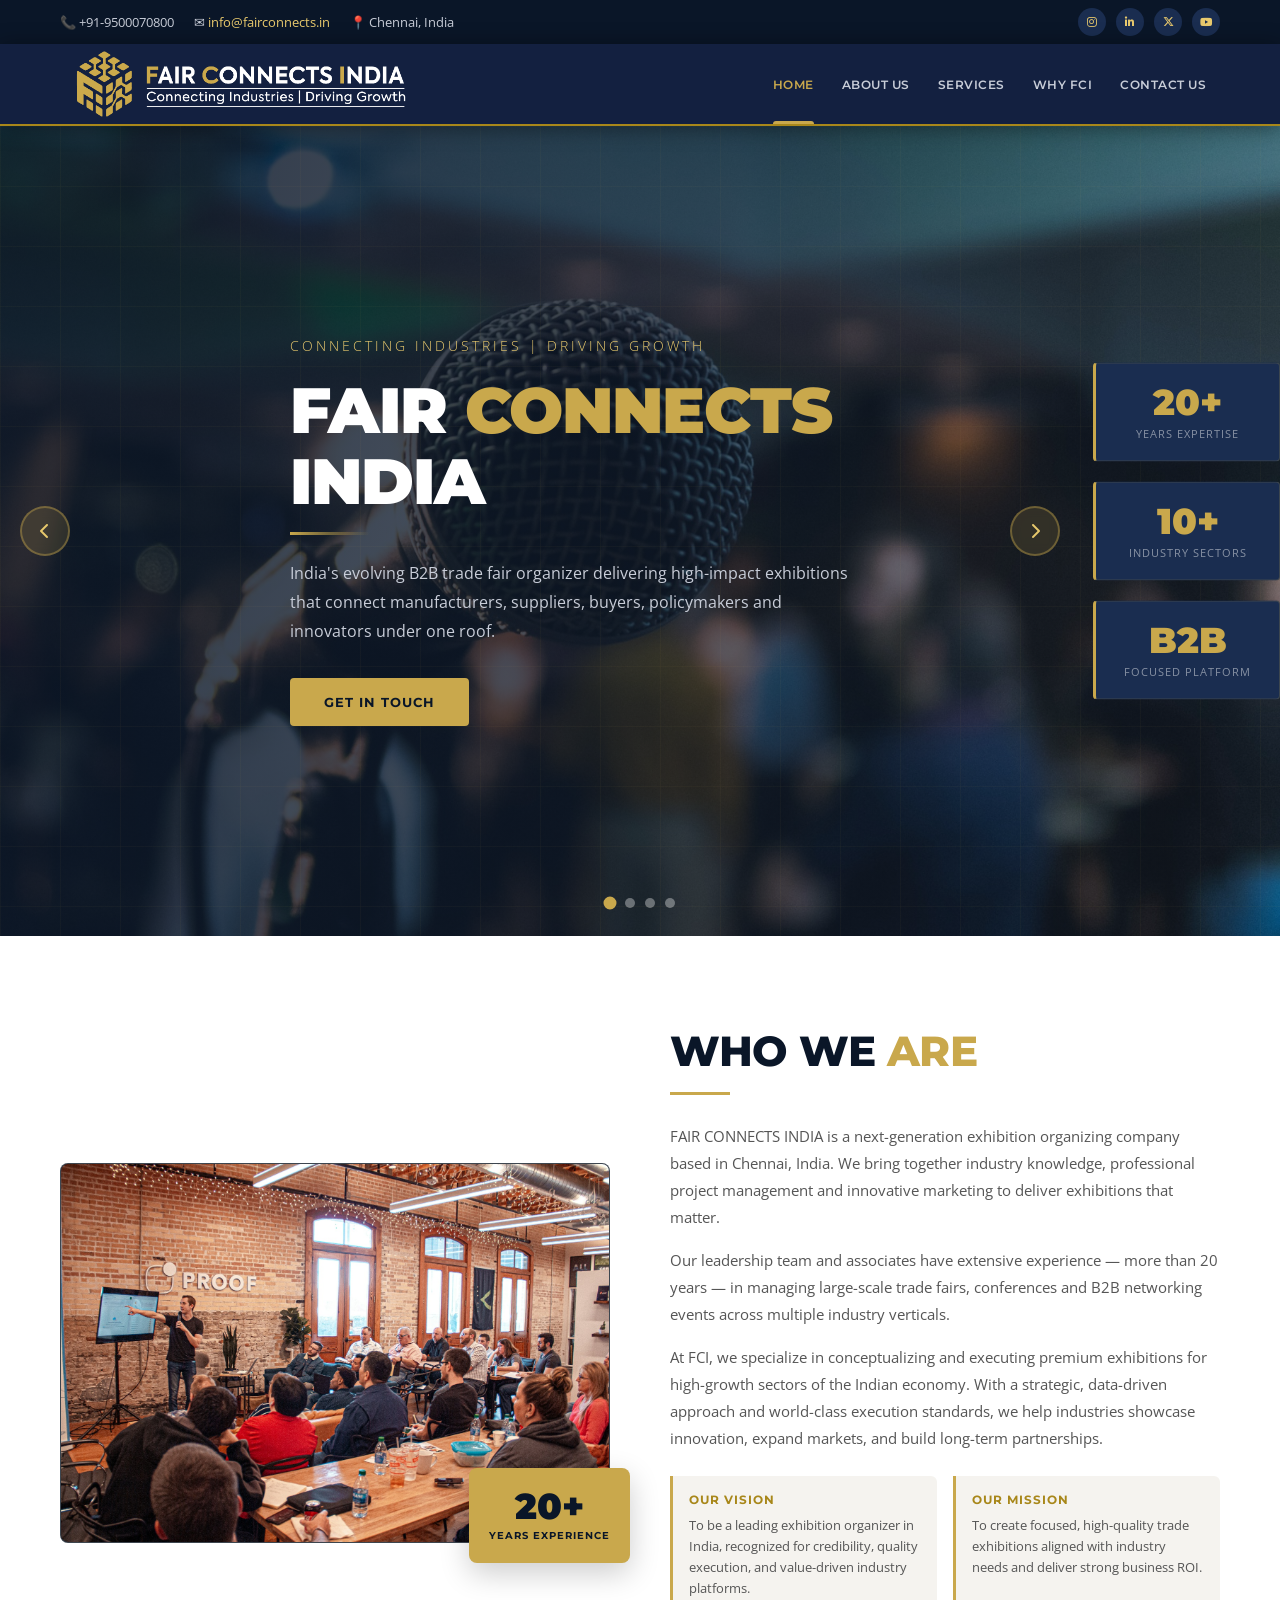
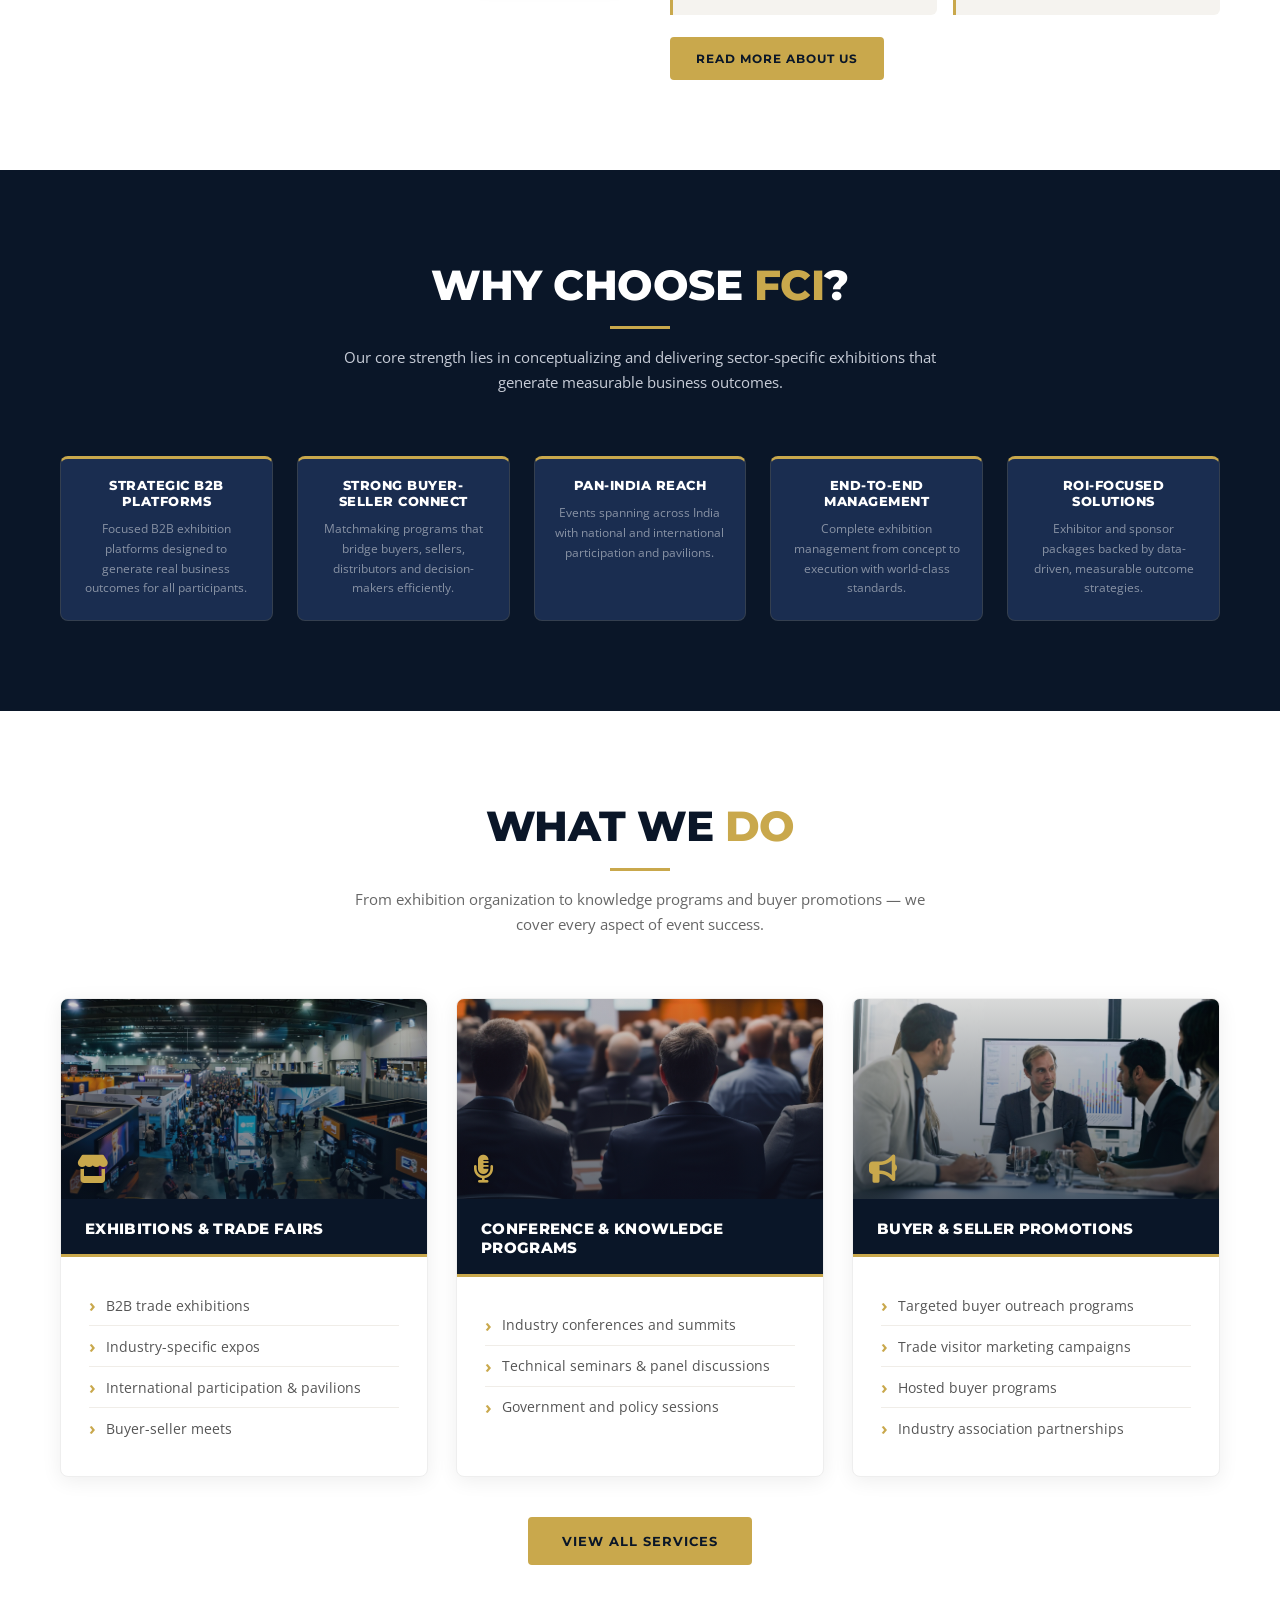
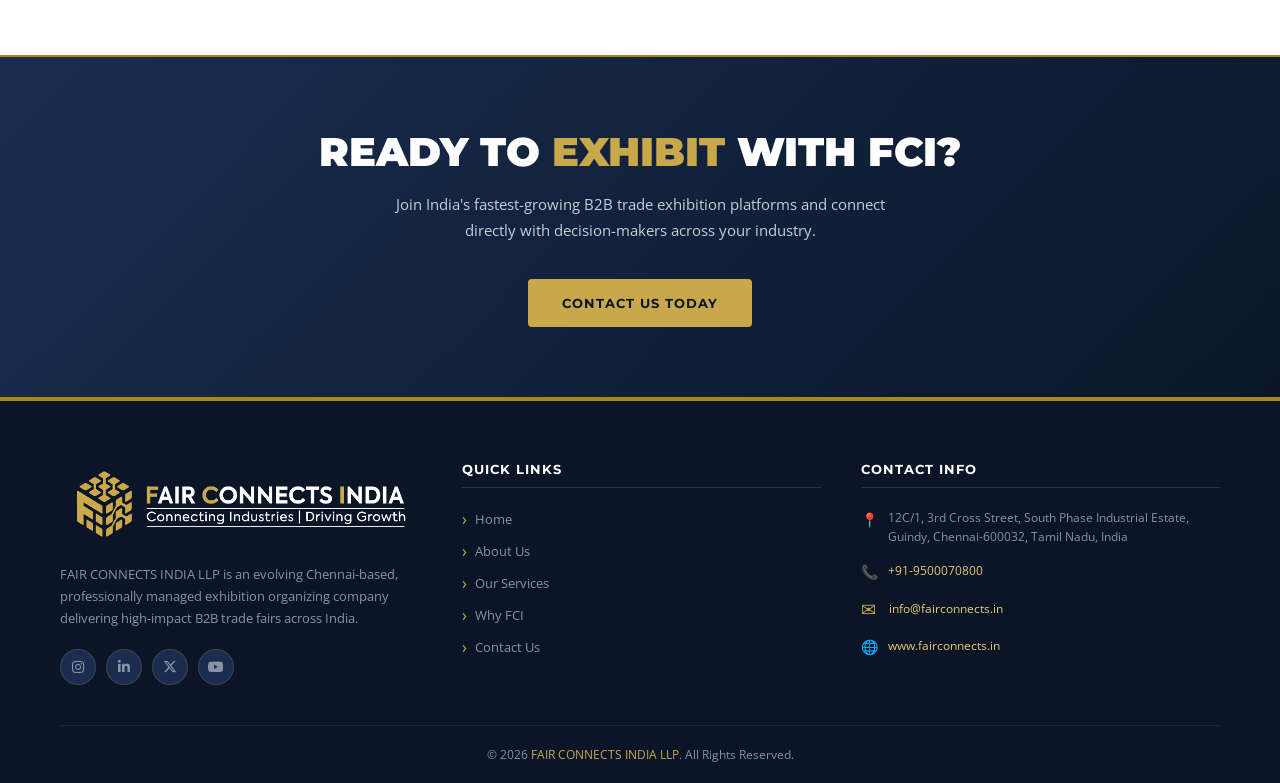
==== commit 3da44ef3: "copy right year changed 2026" ====
--- a/index.html
+++ b/index.html
@@ -527,7 +527,7 @@
 
     <div class="container">
       <div class="footer-bottom">
-        <p>© 2025 <a href="https://www.fairconnects.in">FAIR CONNECTS INDIA LLP</a>. All Rights Reserved.</p>
+        <p>© 2026 <a href="https://www.fairconnects.in">FAIR CONNECTS INDIA LLP</a>. All Rights Reserved.</p>
         <!-- <p>Designed with ❤ for India's Exhibition Industry</p> -->
       </div>
       <!-- SEO keyword anchor text for crawlers -->
